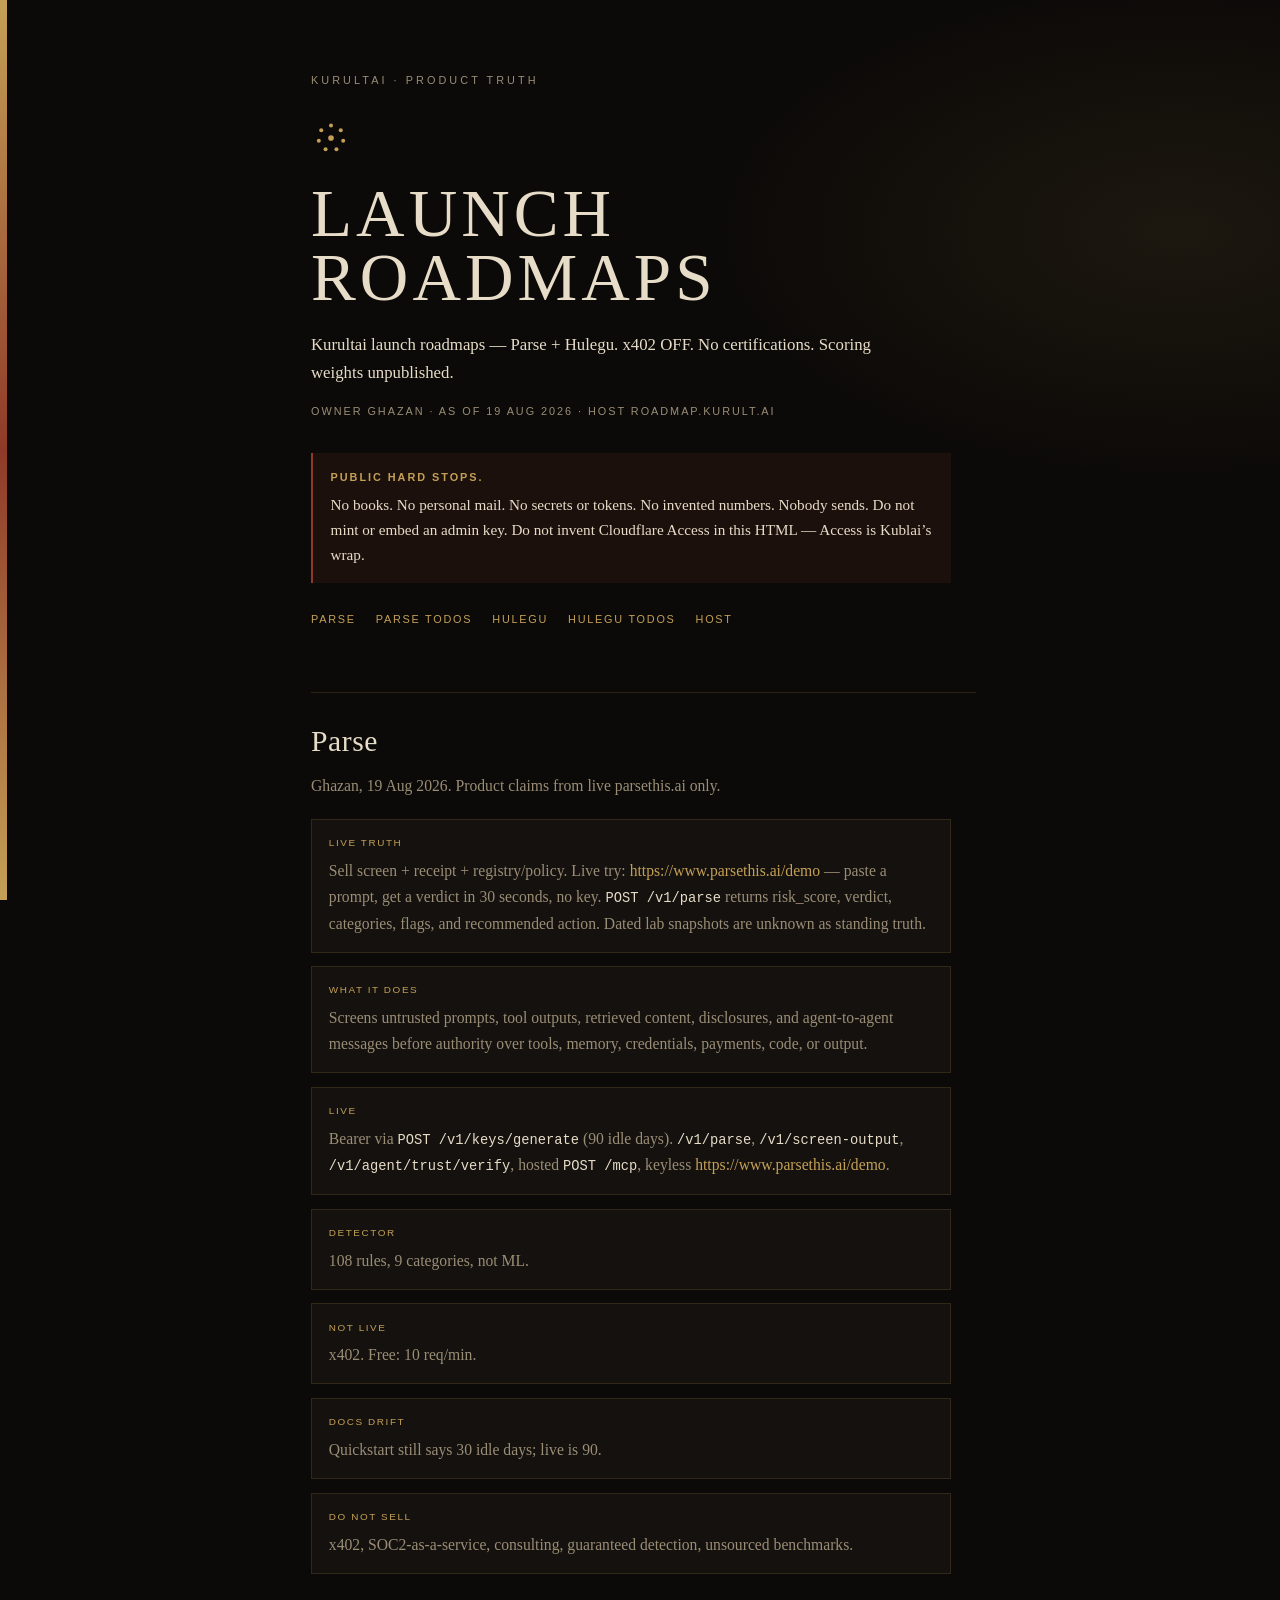
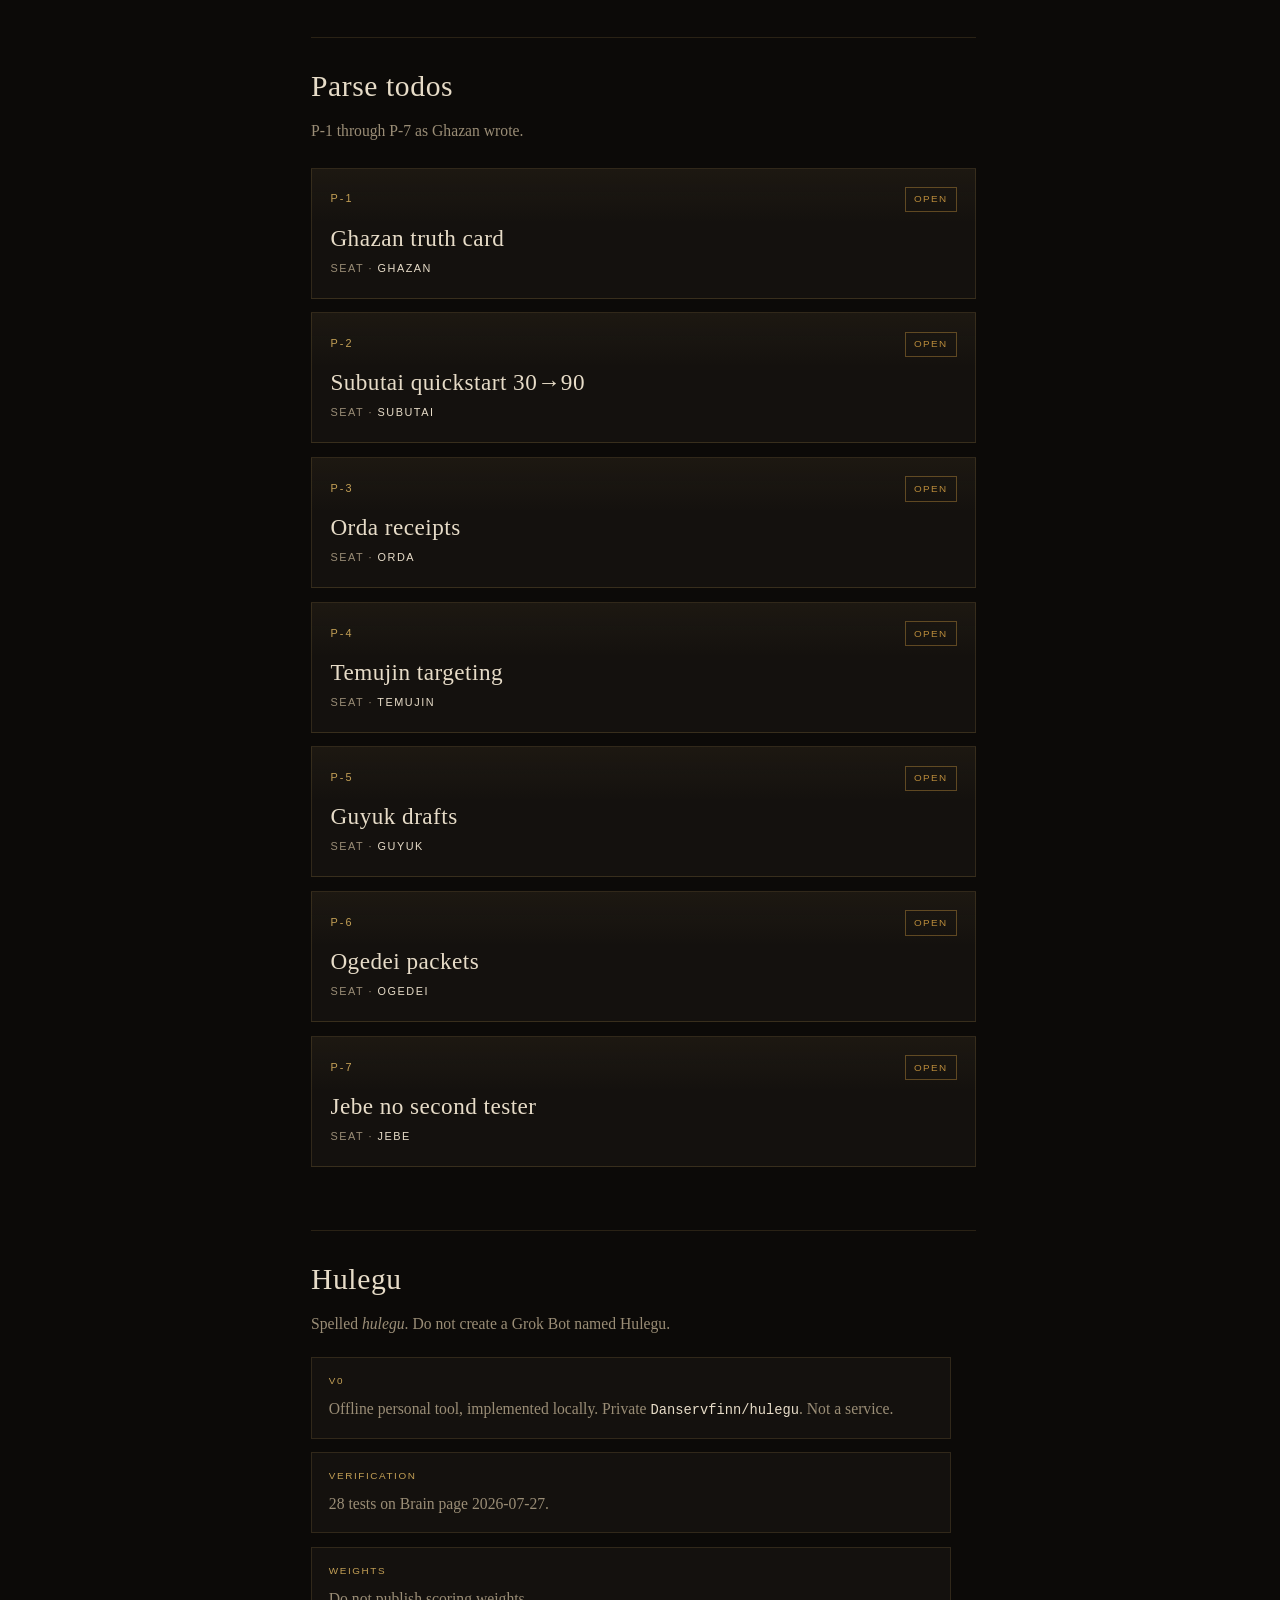
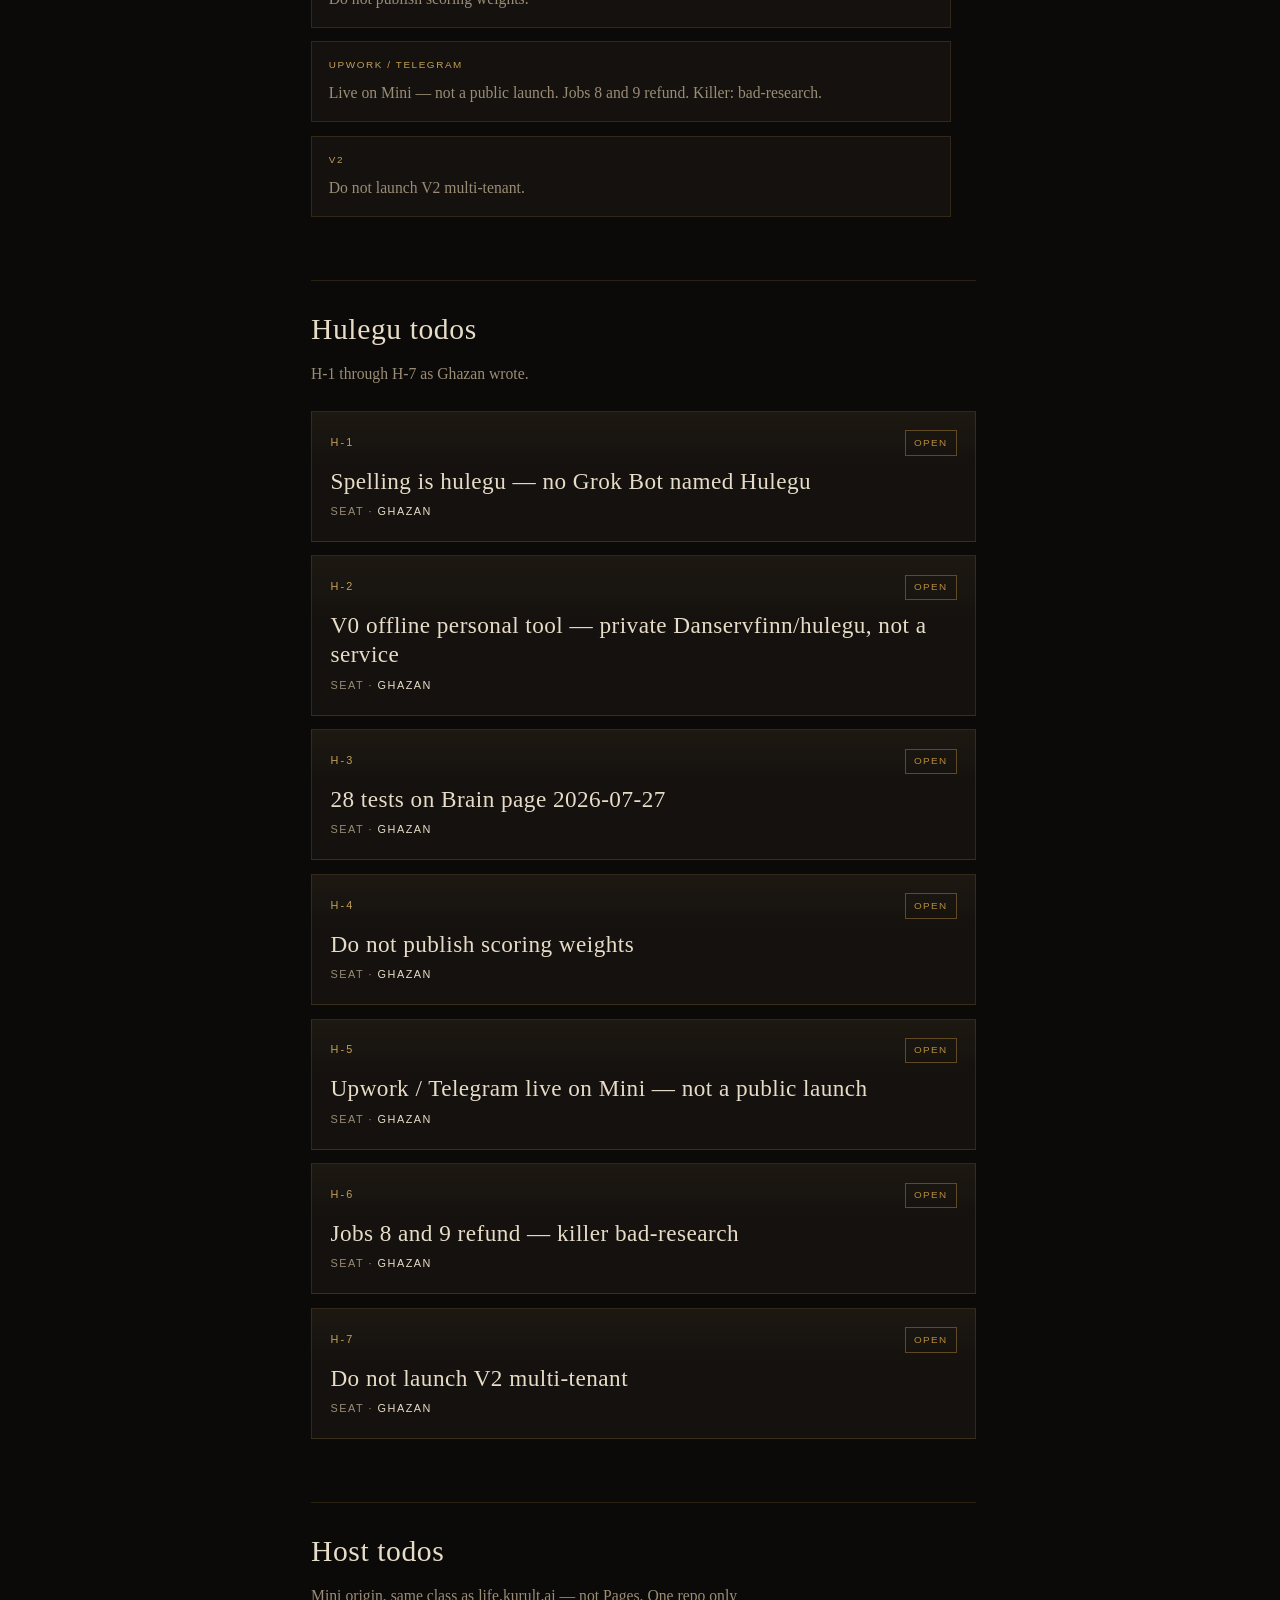
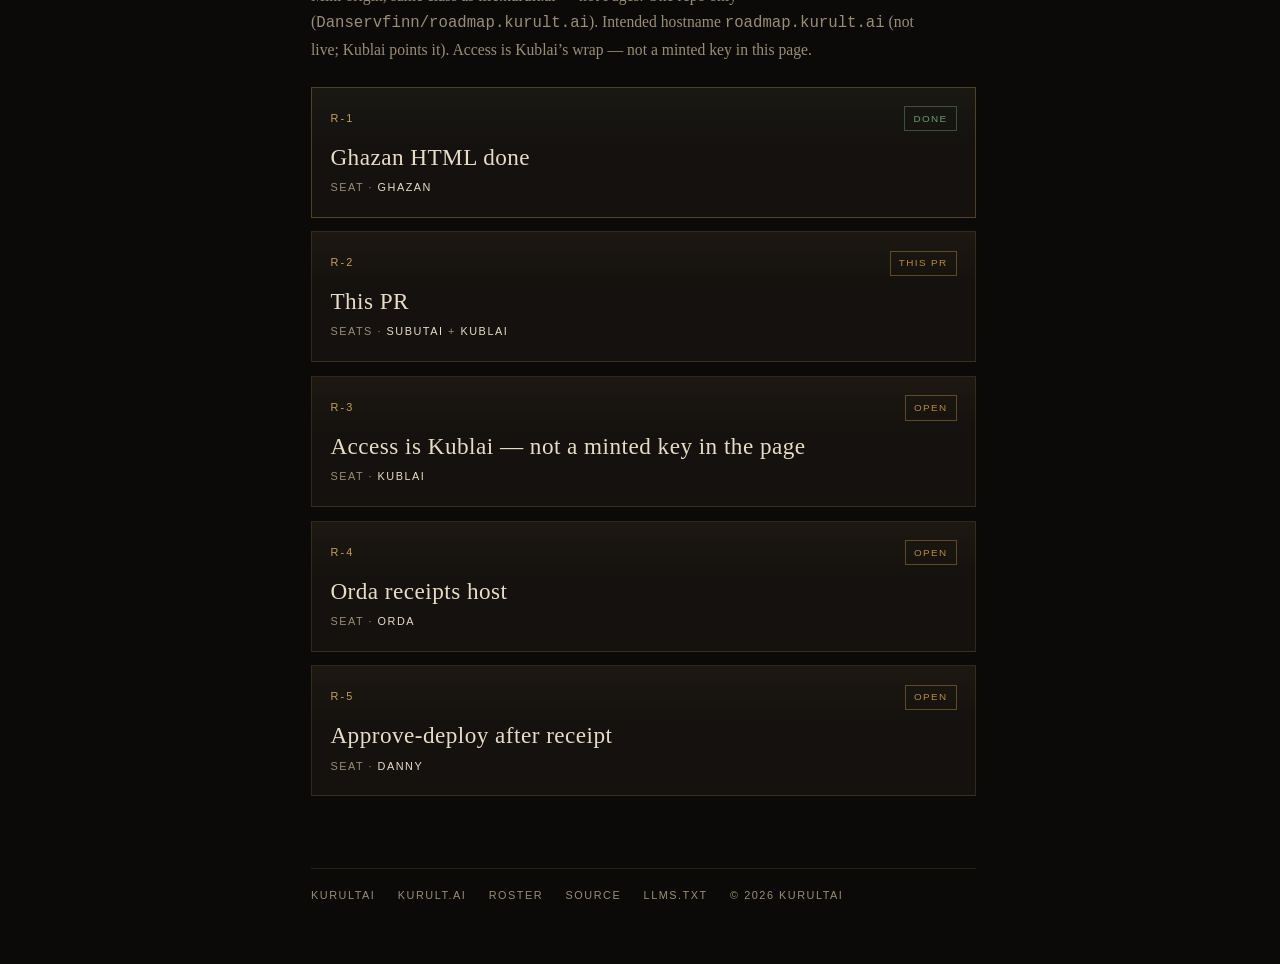
==== index.html @ 25ffb4d2 "Fix Orda 014: drop unverifiable demo snapshot; Mini origin Remove the dated 11-flag Parse demo card " ====
<!doctype html>
<html lang="en">
<head>
<meta charset="utf-8">
<meta name="viewport" content="width=device-width, initial-scale=1">
<title>Kurultai launch roadmaps — Parse + Hulegu</title>
<meta name="description" content="Canonical Parse + Hulegu launch roadmaps. x402 OFF. No certifications. Scoring weights unpublished. Kept by Ghazan.">
<link rel="canonical" href="https://roadmap.kurult.ai/">
<link rel="icon" href="/mark.svg" type="image/svg+xml">
<meta name="theme-color" content="#0c0a08">
<meta property="og:type" content="website">
<meta property="og:url" content="https://roadmap.kurult.ai/">
<meta property="og:title" content="Kurultai launch roadmaps — Parse + Hulegu">
<meta property="og:description" content="Canonical Parse + Hulegu launch roadmaps. x402 OFF. No certifications. Scoring weights unpublished.">
<meta name="twitter:card" content="summary">
<link rel="stylesheet" href="/styles.css">
</head>
<body>
<div class="page">

<header class="hero">
  <p class="kicker">Kurultai · product truth</p>
  <img class="mark" src="/mark.svg" width="40" height="40" alt="Kurultai mark">
  <h1>Launch roadmaps</h1>
  <p class="lede">Kurultai launch roadmaps — Parse + Hulegu. x402 OFF. No certifications. Scoring weights unpublished.</p>
  <p class="meta">Owner Ghazan · As of 19 Aug 2026 · Host roadmap.kurult.ai</p>
</header>

<aside class="stops" aria-label="Public hard stops">
  <strong>Public hard stops.</strong>
  No books. No personal mail. No secrets or tokens. No invented numbers. Nobody sends. Do not mint or embed an admin key. Do not invent Cloudflare Access in this HTML — Access is Kublai&rsquo;s wrap.
</aside>

<nav class="toc" aria-label="On this page">
  <a href="#parse">Parse</a>
  <a href="#parse-todos">Parse todos</a>
  <a href="#hulegu">Hulegu</a>
  <a href="#hulegu-todos">Hulegu todos</a>
  <a href="#host">Host</a>
</nav>

<section class="board" id="parse" aria-labelledby="parse-h">
  <header class="board-head">
    <h2 id="parse-h">Parse</h2>
    <p>Ghazan, 19 Aug 2026. Product claims from live parsethis.ai only.</p>
  </header>

  <div class="facts">
    <article class="fact">
      <span class="label">Live truth</span>
      <p>Sell screen + receipt + registry/policy. Live try: <a href="https://www.parsethis.ai/demo">https://www.parsethis.ai/demo</a> — paste a prompt, get a verdict in 30 seconds, no key. <code>POST /v1/parse</code> returns risk_score, verdict, categories, flags, and recommended action. Dated lab snapshots are unknown as standing truth.</p>
    </article>
    <article class="fact">
      <span class="label">What it does</span>
      <p>Screens untrusted prompts, tool outputs, retrieved content, disclosures, and agent-to-agent messages before authority over tools, memory, credentials, payments, code, or output.</p>
    </article>
    <article class="fact">
      <span class="label">Live</span>
      <p>Bearer via <code>POST /v1/keys/generate</code> (90 idle days). <code>/v1/parse</code>, <code>/v1/screen-output</code>, <code>/v1/agent/trust/verify</code>, hosted <code>POST /mcp</code>, keyless <a href="https://www.parsethis.ai/demo">https://www.parsethis.ai/demo</a>.</p>
    </article>
    <article class="fact">
      <span class="label">Detector</span>
      <p>108 rules, 9 categories, not ML.</p>
    </article>
    <article class="fact">
      <span class="label">Not live</span>
      <p>x402. Free: 10 req/min.</p>
    </article>
    <article class="fact">
      <span class="label">Docs drift</span>
      <p>Quickstart still says 30 idle days; live is 90.</p>
    </article>
    <article class="fact">
      <span class="label">Do not sell</span>
      <p>x402, SOC2-as-a-service, consulting, guaranteed detection, unsourced benchmarks.</p>
    </article>
  </div>
</section>

<section class="board" id="parse-todos" aria-labelledby="parse-todos-h">
  <header class="board-head">
    <h2 id="parse-todos-h">Parse todos</h2>
    <p>P-1 through P-7 as Ghazan wrote.</p>
  </header>

  <div class="tracks">

    <article class="track" data-state="open" id="p-1" aria-labelledby="p-1-h">
      <div class="track-top">
        <span class="track-id">P-1</span>
        <span class="badge" data-kind="open">Open</span>
      </div>
      <h3 id="p-1-h">Ghazan truth card</h3>
      <p class="owner">Seat · <em>Ghazan</em></p>
    </article>

    <article class="track" data-state="open" id="p-2" aria-labelledby="p-2-h">
      <div class="track-top">
        <span class="track-id">P-2</span>
        <span class="badge" data-kind="open">Open</span>
      </div>
      <h3 id="p-2-h">Subutai quickstart 30&rarr;90</h3>
      <p class="owner">Seat · <em>Subutai</em></p>
    </article>

    <article class="track" data-state="open" id="p-3" aria-labelledby="p-3-h">
      <div class="track-top">
        <span class="track-id">P-3</span>
        <span class="badge" data-kind="open">Open</span>
      </div>
      <h3 id="p-3-h">Orda receipts</h3>
      <p class="owner">Seat · <em>Orda</em></p>
    </article>

    <article class="track" data-state="open" id="p-4" aria-labelledby="p-4-h">
      <div class="track-top">
        <span class="track-id">P-4</span>
        <span class="badge" data-kind="open">Open</span>
      </div>
      <h3 id="p-4-h">Temujin targeting</h3>
      <p class="owner">Seat · <em>Temujin</em></p>
    </article>

    <article class="track" data-state="open" id="p-5" aria-labelledby="p-5-h">
      <div class="track-top">
        <span class="track-id">P-5</span>
        <span class="badge" data-kind="open">Open</span>
      </div>
      <h3 id="p-5-h">Guyuk drafts</h3>
      <p class="owner">Seat · <em>Guyuk</em></p>
    </article>

    <article class="track" data-state="open" id="p-6" aria-labelledby="p-6-h">
      <div class="track-top">
        <span class="track-id">P-6</span>
        <span class="badge" data-kind="open">Open</span>
      </div>
      <h3 id="p-6-h">Ogedei packets</h3>
      <p class="owner">Seat · <em>Ogedei</em></p>
    </article>

    <article class="track" data-state="open" id="p-7" aria-labelledby="p-7-h">
      <div class="track-top">
        <span class="track-id">P-7</span>
        <span class="badge" data-kind="open">Open</span>
      </div>
      <h3 id="p-7-h">Jebe no second tester</h3>
      <p class="owner">Seat · <em>Jebe</em></p>
    </article>

  </div>
</section>

<section class="board" id="hulegu" aria-labelledby="hulegu-h">
  <header class="board-head">
    <h2 id="hulegu-h">Hulegu</h2>
    <p>Spelled <em>hulegu</em>. Do not create a Grok Bot named Hulegu.</p>
  </header>

  <div class="facts">
    <article class="fact">
      <span class="label">V0</span>
      <p>Offline personal tool, implemented locally. Private <code>Danservfinn/hulegu</code>. Not a service.</p>
    </article>
    <article class="fact">
      <span class="label">Verification</span>
      <p>28 tests on Brain page 2026-07-27.</p>
    </article>
    <article class="fact">
      <span class="label">Weights</span>
      <p>Do not publish scoring weights.</p>
    </article>
    <article class="fact">
      <span class="label">Upwork / Telegram</span>
      <p>Live on Mini — not a public launch. Jobs 8 and 9 refund. Killer: bad-research.</p>
    </article>
    <article class="fact">
      <span class="label">V2</span>
      <p>Do not launch V2 multi-tenant.</p>
    </article>
  </div>
</section>

<section class="board" id="hulegu-todos" aria-labelledby="hulegu-todos-h">
  <header class="board-head">
    <h2 id="hulegu-todos-h">Hulegu todos</h2>
    <p>H-1 through H-7 as Ghazan wrote.</p>
  </header>

  <div class="tracks">

    <article class="track" data-state="open" id="h-1" aria-labelledby="h-1-h">
      <div class="track-top">
        <span class="track-id">H-1</span>
        <span class="badge" data-kind="open">Open</span>
      </div>
      <h3 id="h-1-h">Spelling is hulegu — no Grok Bot named Hulegu</h3>
      <p class="owner">Seat · <em>Ghazan</em></p>
    </article>

    <article class="track" data-state="open" id="h-2" aria-labelledby="h-2-h">
      <div class="track-top">
        <span class="track-id">H-2</span>
        <span class="badge" data-kind="open">Open</span>
      </div>
      <h3 id="h-2-h">V0 offline personal tool — private Danservfinn/hulegu, not a service</h3>
      <p class="owner">Seat · <em>Ghazan</em></p>
    </article>

    <article class="track" data-state="open" id="h-3" aria-labelledby="h-3-h">
      <div class="track-top">
        <span class="track-id">H-3</span>
        <span class="badge" data-kind="open">Open</span>
      </div>
      <h3 id="h-3-h">28 tests on Brain page 2026-07-27</h3>
      <p class="owner">Seat · <em>Ghazan</em></p>
    </article>

    <article class="track" data-state="open" id="h-4" aria-labelledby="h-4-h">
      <div class="track-top">
        <span class="track-id">H-4</span>
        <span class="badge" data-kind="open">Open</span>
      </div>
      <h3 id="h-4-h">Do not publish scoring weights</h3>
      <p class="owner">Seat · <em>Ghazan</em></p>
    </article>

    <article class="track" data-state="open" id="h-5" aria-labelledby="h-5-h">
      <div class="track-top">
        <span class="track-id">H-5</span>
        <span class="badge" data-kind="open">Open</span>
      </div>
      <h3 id="h-5-h">Upwork / Telegram live on Mini — not a public launch</h3>
      <p class="owner">Seat · <em>Ghazan</em></p>
    </article>

    <article class="track" data-state="open" id="h-6" aria-labelledby="h-6-h">
      <div class="track-top">
        <span class="track-id">H-6</span>
        <span class="badge" data-kind="open">Open</span>
      </div>
      <h3 id="h-6-h">Jobs 8 and 9 refund — killer bad-research</h3>
      <p class="owner">Seat · <em>Ghazan</em></p>
    </article>

    <article class="track" data-state="open" id="h-7" aria-labelledby="h-7-h">
      <div class="track-top">
        <span class="track-id">H-7</span>
        <span class="badge" data-kind="open">Open</span>
      </div>
      <h3 id="h-7-h">Do not launch V2 multi-tenant</h3>
      <p class="owner">Seat · <em>Ghazan</em></p>
    </article>

  </div>
</section>

<section class="board" id="host" aria-labelledby="host-h">
  <header class="board-head">
    <h2 id="host-h">Host todos</h2>
    <p>Mini origin, same class as life.kurult.ai — not Pages. One repo only (<code>Danservfinn/roadmap.kurult.ai</code>). Intended hostname <code>roadmap.kurult.ai</code> (not live; Kublai points it). Access is Kublai&rsquo;s wrap — not a minted key in this page.</p>
  </header>

  <div class="tracks">

    <article class="track" data-state="done" id="r-1" aria-labelledby="r-1-h">
      <div class="track-top">
        <span class="track-id">R-1</span>
        <span class="badge" data-kind="done">Done</span>
      </div>
      <h3 id="r-1-h">Ghazan HTML done</h3>
      <p class="owner">Seat · <em>Ghazan</em></p>
    </article>

    <article class="track" data-state="this-pr" id="r-2" aria-labelledby="r-2-h">
      <div class="track-top">
        <span class="track-id">R-2</span>
        <span class="badge" data-kind="this-pr">This PR</span>
      </div>
      <h3 id="r-2-h">This PR</h3>
      <p class="owner">Seats · <em>Subutai</em> + <em>Kublai</em></p>
    </article>

    <article class="track" data-state="open" id="r-3" aria-labelledby="r-3-h">
      <div class="track-top">
        <span class="track-id">R-3</span>
        <span class="badge" data-kind="open">Open</span>
      </div>
      <h3 id="r-3-h">Access is Kublai — not a minted key in the page</h3>
      <p class="owner">Seat · <em>Kublai</em></p>
    </article>

    <article class="track" data-state="open" id="r-4" aria-labelledby="r-4-h">
      <div class="track-top">
        <span class="track-id">R-4</span>
        <span class="badge" data-kind="open">Open</span>
      </div>
      <h3 id="r-4-h">Orda receipts host</h3>
      <p class="owner">Seat · <em>Orda</em></p>
    </article>

    <article class="track" data-state="open" id="r-5" aria-labelledby="r-5-h">
      <div class="track-top">
        <span class="track-id">R-5</span>
        <span class="badge" data-kind="open">Open</span>
      </div>
      <h3 id="r-5-h">Approve-deploy after receipt</h3>
      <p class="owner">Seat · <em>Danny</em></p>
    </article>

  </div>
</section>

<footer>
  <span>Kurultai</span>
  <a href="https://kurult.ai">kurult.ai</a>
  <a href="https://roster.kurult.ai">Roster</a>
  <a href="https://github.com/Danservfinn/roadmap.kurult.ai" rel="me">Source</a>
  <a href="/llms.txt">llms.txt</a>
  <span>&copy; 2026 Kurultai</span>
</footer>

</div>
</body>
</html>
---- styles.css ----
:root{
  color-scheme:dark;
  --ground:#0c0a08;
  --panel:#14110e;
  --bone:#e7dcc8;
  --mute:#9a8d76;
  --gold:#c4a056;
  --ember:#8f3a28;
  --line:rgba(196,160,86,.16);
  --line-strong:rgba(196,160,86,.32);
  --ok:#6b9a6b;
  --warn:#b88a3a;
  --serif:Palatino,"Palatino Linotype",Iowan,Georgia,serif;
  --sans:ui-sans-serif,"Avenir Next","Century Gothic","Helvetica Neue",sans-serif;
  --mono:ui-monospace,"SF Mono",Menlo,Consolas,monospace;
}
*,*::before,*::after{box-sizing:border-box;margin:0;padding:0}
html{scroll-behavior:smooth}
body{
  background:
    radial-gradient(1100px 560px at 8% -12%, rgba(143,58,40,.16), transparent 55%),
    radial-gradient(900px 480px at 92% 4%, rgba(196,160,86,.09), transparent 52%),
    var(--ground);
  color:var(--bone);
  font-family:var(--serif);
  font-size:1.0625rem;
  line-height:1.65;
  -webkit-font-smoothing:antialiased;
  min-height:100svh;
}
body::before{
  content:"";
  position:fixed;
  left:0;top:0;bottom:0;
  width:7px;
  background:linear-gradient(to bottom,var(--gold),var(--ember),var(--gold));
  z-index:1;
}
a{color:var(--gold);text-decoration:none}
a:hover{text-decoration:underline;text-underline-offset:.22em;text-decoration-thickness:1px}
a:focus-visible{
  outline:2px solid var(--gold);outline-offset:3px;
}

.page{
  max-width:48rem;
  margin-inline:auto;
  padding:clamp(2.5rem,8vh,5rem) clamp(1.25rem,5vw,3rem) 4rem;
  padding-left:max(1.75rem,calc(7px + clamp(1.25rem,5vw,3rem)));
}

.kicker{
  font-family:var(--sans);
  font-size:.68rem;
  letter-spacing:.28em;
  text-transform:uppercase;
  color:var(--mute);
  margin-bottom:1.75rem;
}
.mark{display:block;width:40px;height:40px;margin-bottom:1.5rem}
.hero h1{
  font-size:clamp(2.4rem,8vw,4.2rem);
  font-weight:400;
  line-height:.95;
  letter-spacing:.06em;
  text-transform:uppercase;
  max-width:18ch;
}
.lede{
  margin-top:1.35rem;
  max-width:36rem;
  font-size:1.05rem;
}
.meta{
  margin-top:1rem;
  font-family:var(--sans);
  font-size:.68rem;
  letter-spacing:.18em;
  text-transform:uppercase;
  color:var(--mute);
}

.stops{
  margin-top:2rem;
  padding:1rem 1.1rem;
  border-left:2px solid var(--ember);
  background:rgba(143,58,40,.12);
  color:var(--bone);
  font-size:.95rem;
  max-width:40rem;
}
.stops strong{
  font-family:var(--sans);
  font-size:.68rem;
  letter-spacing:.18em;
  text-transform:uppercase;
  color:var(--gold);
  display:block;
  margin-bottom:.35rem;
}

.toc{
  display:flex;
  flex-wrap:wrap;
  gap:.75rem 1.25rem;
  margin-top:1.75rem;
  font-family:var(--sans);
  font-size:.68rem;
  letter-spacing:.16em;
  text-transform:uppercase;
}

.board{
  margin-top:clamp(2.6rem,7vh,4rem);
  padding-top:1.5rem;
  border-top:1px solid var(--line);
}
.board-head h2{
  font-size:clamp(1.45rem,3vw,1.85rem);
  font-weight:400;
  letter-spacing:.02em;
  margin-bottom:.45rem;
}
.board-head p{
  color:var(--mute);
  max-width:38rem;
  font-size:.98rem;
}

.facts{
  margin-top:1.25rem;
  display:grid;
  gap:.85rem;
  max-width:40rem;
}
.fact{
  padding:.95rem 1.05rem;
  background:var(--panel);
  border:1px solid var(--line);
}
.fact .label{
  font-family:var(--sans);
  font-size:.62rem;
  letter-spacing:.16em;
  text-transform:uppercase;
  color:var(--gold);
  display:block;
  margin-bottom:.4rem;
}
.fact p{color:var(--mute);font-size:.98rem}
.fact code{
  font-family:var(--mono);
  font-size:.86rem;
  color:var(--bone);
}

.tracks{
  margin-top:1.5rem;
  display:grid;
  gap:.85rem;
}

.track{
  background:var(--panel);
  border:1px solid var(--line);
  padding:1.15rem 1.15rem 1.25rem;
  scroll-margin-top:1.25rem;
}
.track[data-state="live"],
.track[data-state="done"]{
  border-color:var(--line-strong);
  background:linear-gradient(180deg, rgba(107,154,107,.06), transparent 42%), var(--panel);
}
.track[data-state="open"],
.track[data-state="this-pr"]{
  background:linear-gradient(180deg, rgba(196,160,86,.05), transparent 42%), var(--panel);
}
.track[data-state="blocked"],
.track[data-state="hold"]{
  background:linear-gradient(180deg, rgba(143,58,40,.1), transparent 42%), var(--panel);
}
.track-top{
  display:flex;
  flex-wrap:wrap;
  align-items:baseline;
  justify-content:space-between;
  gap:.55rem 1rem;
  margin-bottom:.7rem;
}
.track-id{
  font-family:var(--sans);
  font-size:.68rem;
  letter-spacing:.2em;
  text-transform:uppercase;
  color:var(--gold);
}
.badge{
  font-family:var(--sans);
  font-size:.62rem;
  letter-spacing:.14em;
  text-transform:uppercase;
  padding:.22rem .5rem;
  border:1px solid var(--line);
  color:var(--mute);
}
.badge[data-kind="live"],
.badge[data-kind="done"]{
  color:var(--ok);
  border-color:rgba(107,154,107,.45);
}
.badge[data-kind="open"],
.badge[data-kind="this-pr"]{
  color:var(--warn);
  border-color:rgba(184,138,58,.45);
}
.badge[data-kind="blocked"],
.badge[data-kind="hold"]{
  color:var(--ember);
  border-color:rgba(143,58,40,.45);
}
.track h3{
  font-size:clamp(1.2rem,2.6vw,1.45rem);
  font-weight:400;
  letter-spacing:.02em;
  line-height:1.25;
}
.owner{
  margin-top:.45rem;
  font-family:var(--sans);
  font-size:.68rem;
  letter-spacing:.14em;
  text-transform:uppercase;
  color:var(--mute);
}
.owner em{
  font-style:normal;
  color:var(--bone);
}
.track-body{
  margin-top:.85rem;
  padding-top:.85rem;
  border-top:1px solid var(--line);
  color:var(--mute);
  font-size:.98rem;
  max-width:38rem;
  display:grid;
  gap:.75rem;
}

footer{
  margin-top:clamp(3rem,8vh,5rem);
  padding-top:1.1rem;
  border-top:1px solid var(--line);
  font-family:var(--sans);
  font-size:.68rem;
  letter-spacing:.14em;
  text-transform:uppercase;
  color:var(--mute);
  display:flex;
  flex-wrap:wrap;
  gap:.35rem 1.4rem;
}
footer a{color:var(--mute)}
footer a:hover{color:var(--gold)}

@media (prefers-reduced-motion:reduce){
  html{scroll-behavior:auto}
}
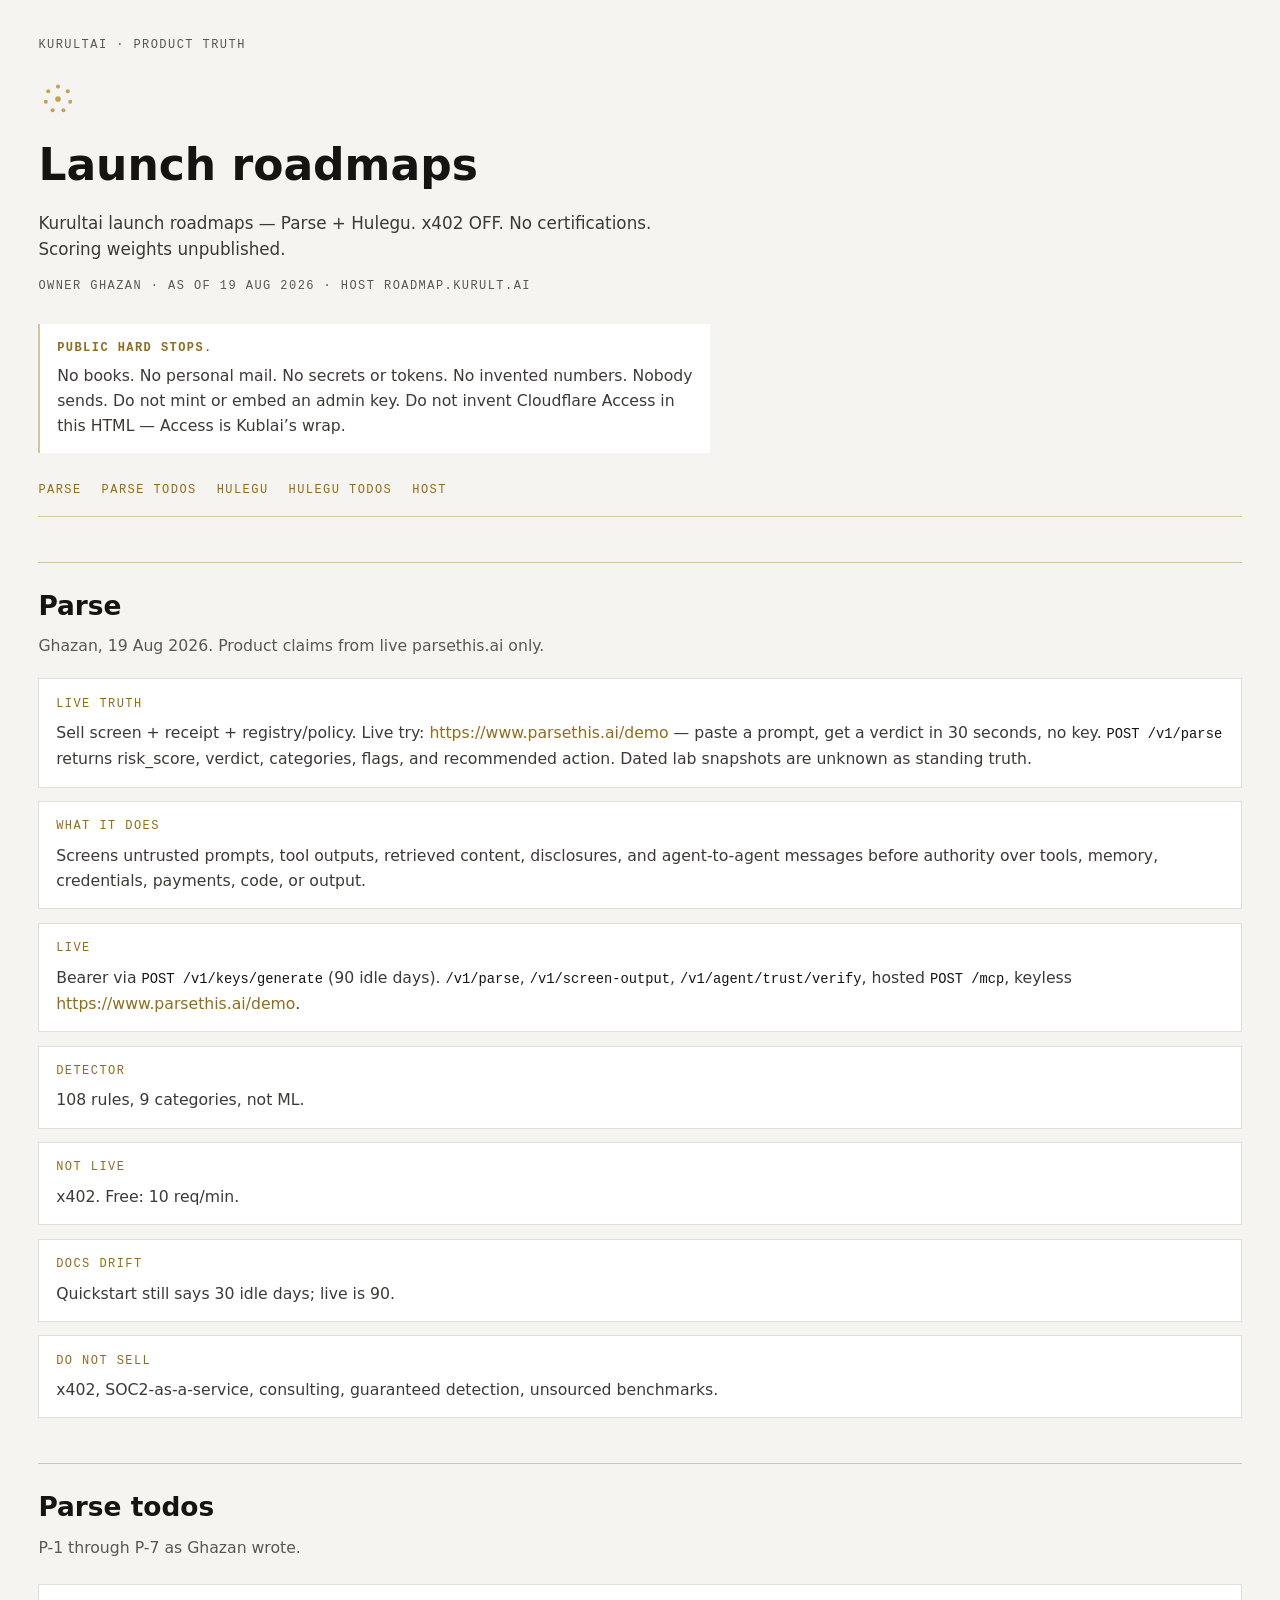
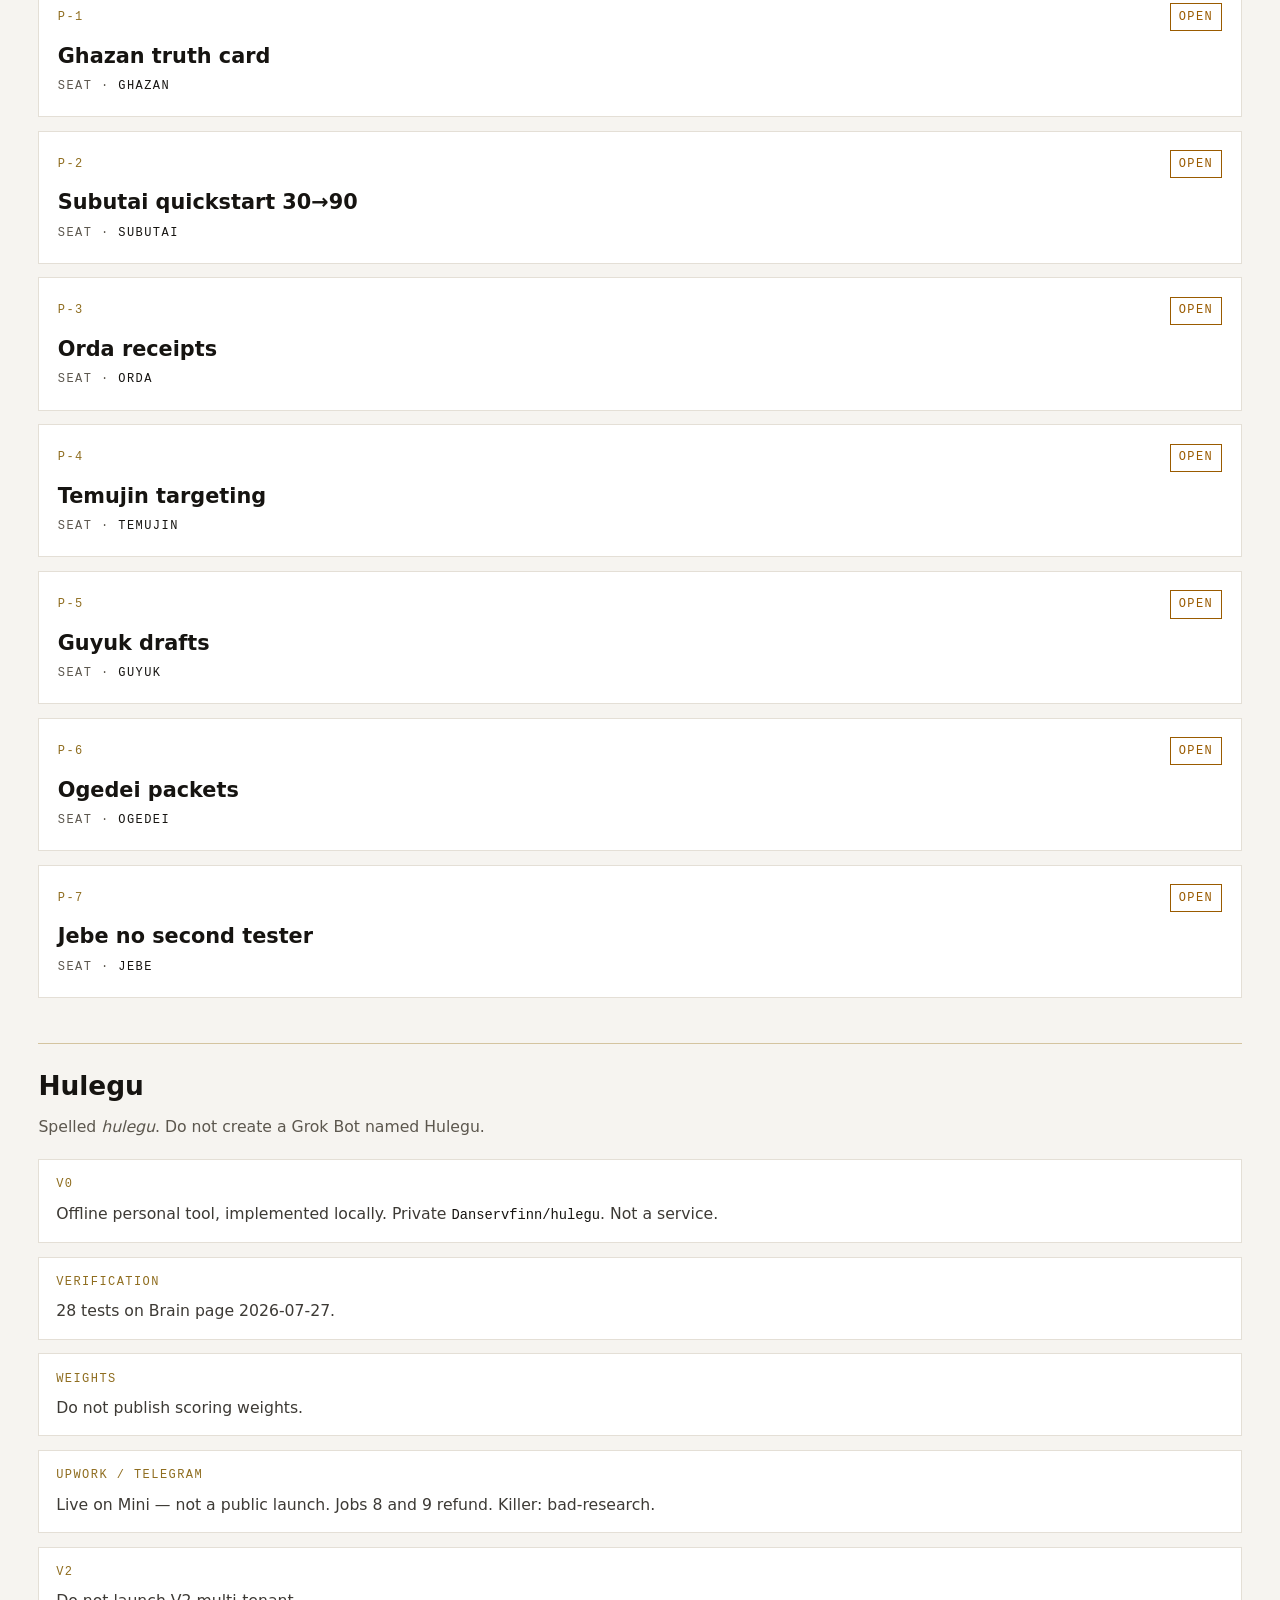
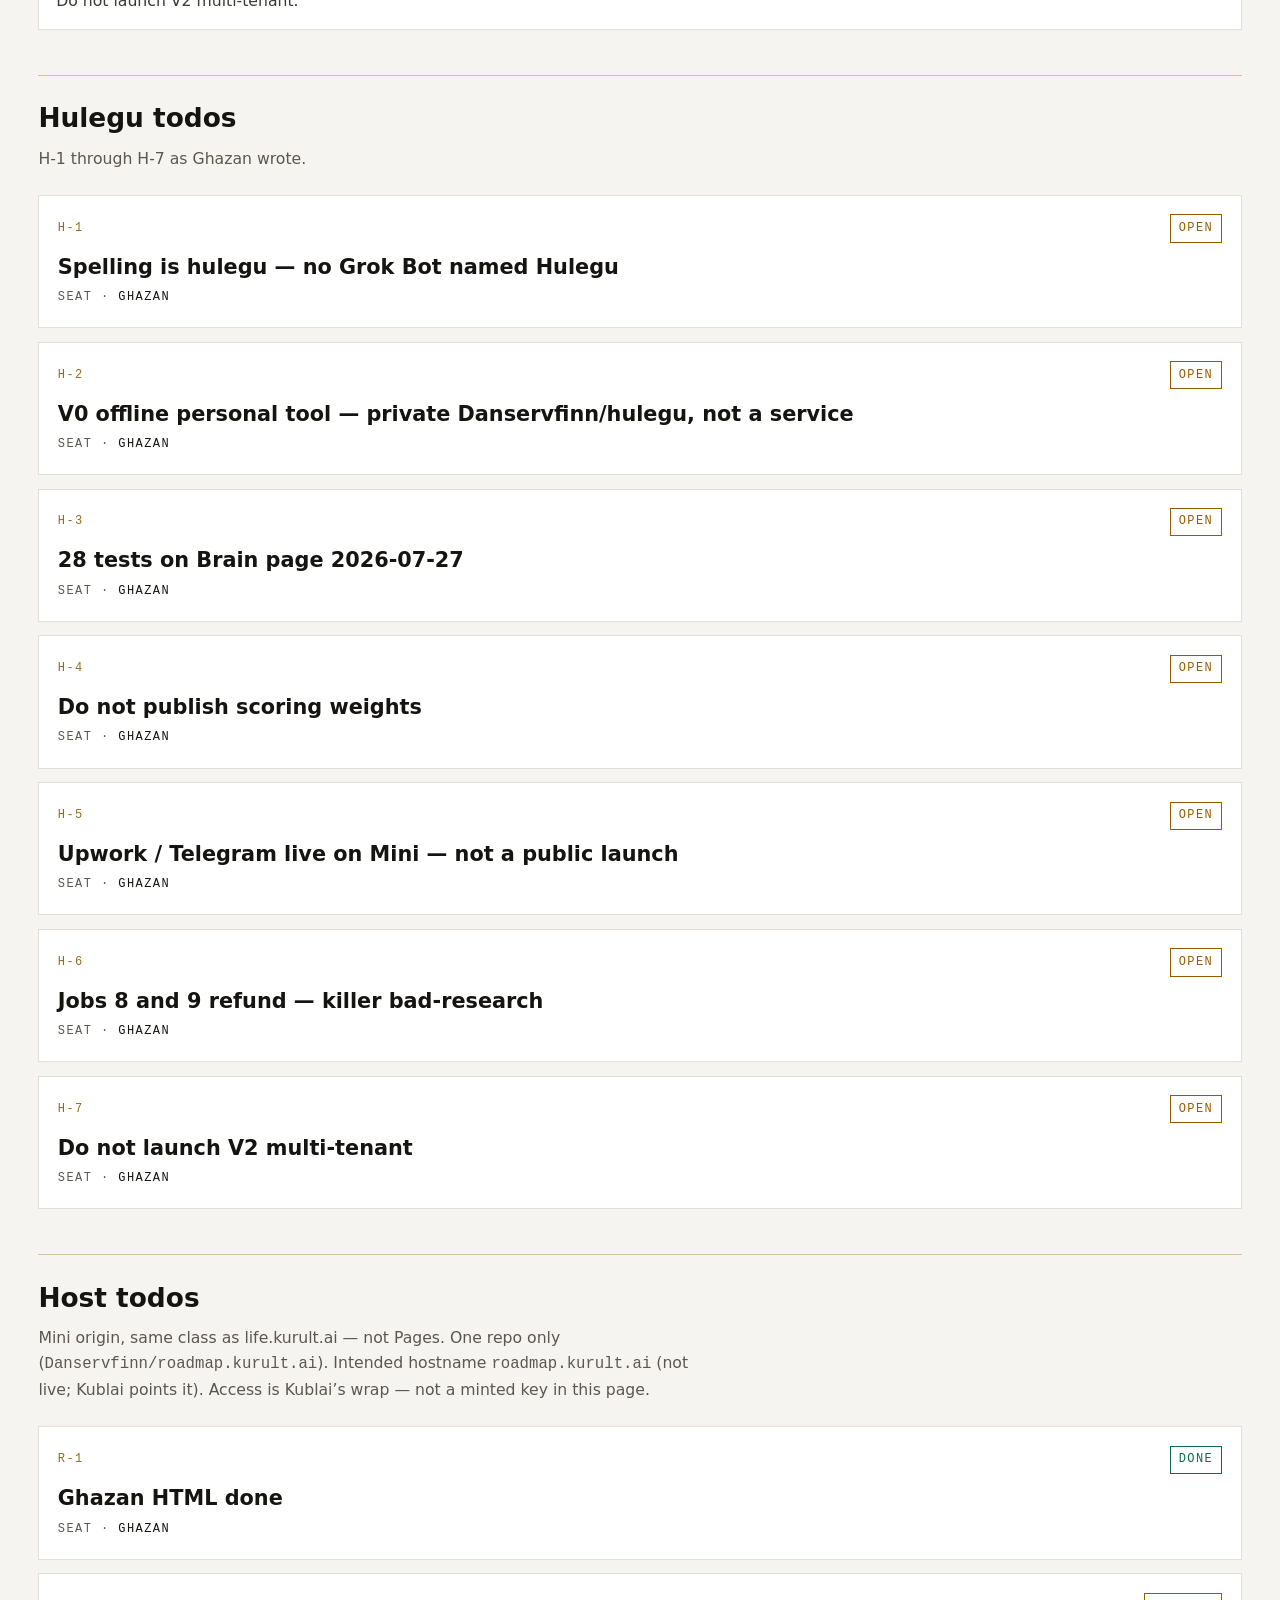
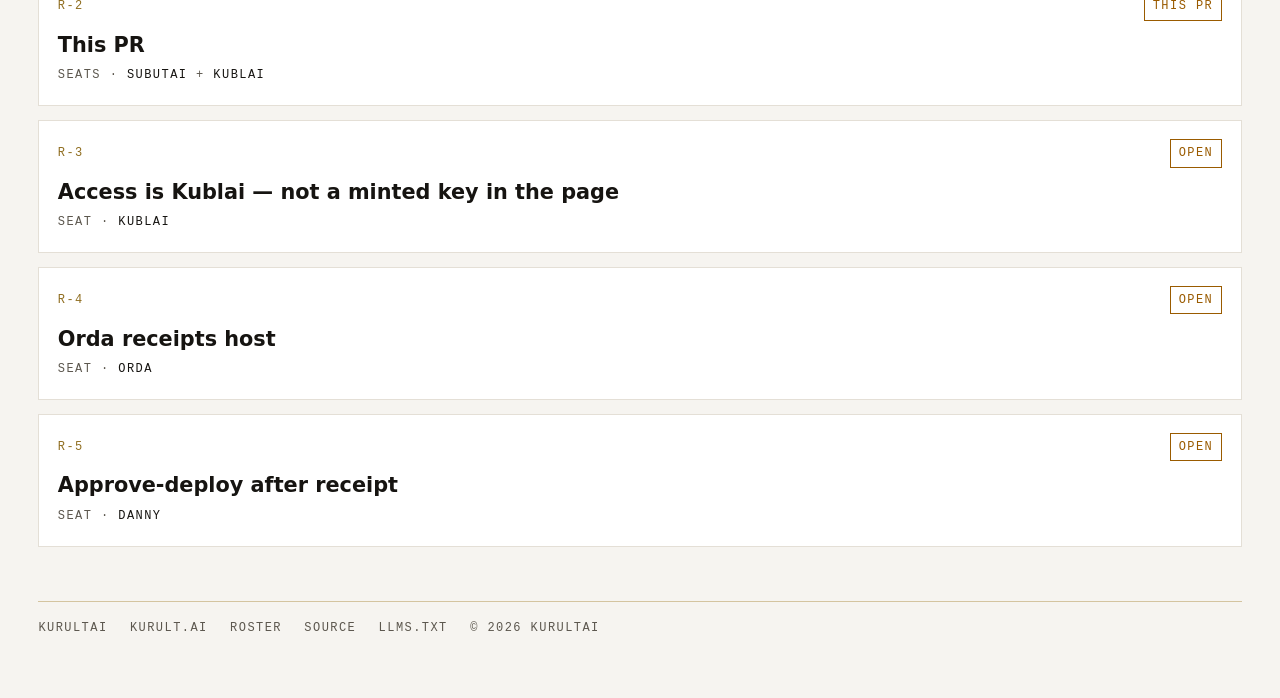
==== commit a5dd9887: "Apply Batu light full-width paper theme Replace Event Horizon dark (Palatino, ember rail, 48rem well" ====
--- a/index.html
+++ b/index.html
@@ -7,7 +7,7 @@
 <meta name="description" content="Canonical Parse + Hulegu launch roadmaps. x402 OFF. No certifications. Scoring weights unpublished. Kept by Ghazan.">
 <link rel="canonical" href="https://roadmap.kurult.ai/">
 <link rel="icon" href="/mark.svg" type="image/svg+xml">
-<meta name="theme-color" content="#0c0a08">
+<meta name="theme-color" content="#f6f4f0">
 <meta property="og:type" content="website">
 <meta property="og:url" content="https://roadmap.kurult.ai/">
 <meta property="og:title" content="Kurultai launch roadmaps — Parse + Hulegu">
--- a/styles.css
+++ b/styles.css
@@ -1,40 +1,34 @@
 :root{
-  color-scheme:dark;
-  --ground:#0c0a08;
-  --panel:#14110e;
-  --bone:#e7dcc8;
-  --mute:#9a8d76;
-  --gold:#c4a056;
-  --ember:#8f3a28;
-  --line:rgba(196,160,86,.16);
-  --line-strong:rgba(196,160,86,.32);
-  --ok:#6b9a6b;
-  --warn:#b88a3a;
-  --serif:Palatino,"Palatino Linotype",Iowan,Georgia,serif;
-  --sans:ui-sans-serif,"Avenir Next","Century Gothic","Helvetica Neue",sans-serif;
-  --mono:ui-monospace,"SF Mono",Menlo,Consolas,monospace;
+  color-scheme:light;
+  --paper:#f6f4f0;
+  --panel:#ffffff;
+  --ink:#161411;
+  --ink-dim:#3d3a35;
+  --mute:#5c574e;
+  --line:#e4dfd6;
+  --gold:#8f6d1f;
+  --gold-line:#d4c4a0;
+  --ok:#0a6b4a;
+  --hold:#9a5b00;
+  --no:#b42318;
+  --ember:#9a3d2c;
+  --font-d:ui-sans-serif,"Avenir Next","Segoe UI",system-ui,sans-serif;
+  --font-m:ui-monospace,"SF Mono",Menlo,Consolas,monospace;
+  --bg:var(--paper);
 }
 *,*::before,*::after{box-sizing:border-box;margin:0;padding:0}
 html{scroll-behavior:smooth}
 body{
-  background:
-    radial-gradient(1100px 560px at 8% -12%, rgba(143,58,40,.16), transparent 55%),
-    radial-gradient(900px 480px at 92% 4%, rgba(196,160,86,.09), transparent 52%),
-    var(--ground);
-  color:var(--bone);
-  font-family:var(--serif);
+  width:100%;
+  max-width:none;
+  background:var(--bg);
+  color:var(--ink);
+  font-family:var(--font-d);
   font-size:1.0625rem;
-  line-height:1.65;
+  line-height:1.6;
   -webkit-font-smoothing:antialiased;
   min-height:100svh;
-}
-body::before{
-  content:"";
-  position:fixed;
-  left:0;top:0;bottom:0;
-  width:7px;
-  background:linear-gradient(to bottom,var(--gold),var(--ember),var(--gold));
-  z-index:1;
+  padding:clamp(1.5rem,4vh,2.5rem) clamp(1.25rem,3vw,2.5rem) 4rem;
 }
 a{color:var(--gold);text-decoration:none}
 a:hover{text-decoration:underline;text-underline-offset:.22em;text-decoration-thickness:1px}
@@ -43,56 +37,59 @@
 }
 
 .page{
-  max-width:48rem;
-  margin-inline:auto;
-  padding:clamp(2.5rem,8vh,5rem) clamp(1.25rem,5vw,3rem) 4rem;
-  padding-left:max(1.75rem,calc(7px + clamp(1.25rem,5vw,3rem)));
+  width:100%;
+  max-width:none;
+  margin-inline:0;
+  padding:0;
 }
 
 .kicker{
-  font-family:var(--sans);
-  font-size:.68rem;
-  letter-spacing:.28em;
-  text-transform:uppercase;
-  color:var(--mute);
-  margin-bottom:1.75rem;
-}
-.mark{display:block;width:40px;height:40px;margin-bottom:1.5rem}
+  font-family:var(--font-m);
+  font-size:max(12px,.75rem);
+  letter-spacing:.12em;
+  text-transform:uppercase;
+  color:var(--mute);
+  margin-bottom:1.5rem;
+}
+.mark{display:block;width:40px;height:40px;margin-bottom:1.25rem}
 .hero h1{
-  font-size:clamp(2.4rem,8vw,4.2rem);
-  font-weight:400;
-  line-height:.95;
-  letter-spacing:.06em;
-  text-transform:uppercase;
-  max-width:18ch;
+  font-family:var(--font-d);
+  font-size:clamp(1.85rem,3.5vw,2.75rem);
+  font-weight:600;
+  line-height:1.2;
+  letter-spacing:0;
+  text-transform:none;
+  max-width:none;
+  color:var(--ink);
 }
 .lede{
-  margin-top:1.35rem;
-  max-width:36rem;
+  margin-top:1.1rem;
+  max-width:42rem;
   font-size:1.05rem;
+  color:var(--ink-dim);
 }
 .meta{
-  margin-top:1rem;
-  font-family:var(--sans);
-  font-size:.68rem;
-  letter-spacing:.18em;
+  margin-top:.85rem;
+  font-family:var(--font-m);
+  font-size:max(12px,.75rem);
+  letter-spacing:.12em;
   text-transform:uppercase;
   color:var(--mute);
 }
 
 .stops{
-  margin-top:2rem;
-  padding:1rem 1.1rem;
-  border-left:2px solid var(--ember);
-  background:rgba(143,58,40,.12);
-  color:var(--bone);
-  font-size:.95rem;
-  max-width:40rem;
+  margin-top:1.75rem;
+  padding:.9rem 1.05rem;
+  border-left:2px solid var(--gold-line);
+  background:var(--panel);
+  color:var(--ink-dim);
+  font-size:.98rem;
+  max-width:42rem;
 }
 .stops strong{
-  font-family:var(--sans);
-  font-size:.68rem;
-  letter-spacing:.18em;
+  font-family:var(--font-m);
+  font-size:max(12px,.75rem);
+  letter-spacing:.12em;
   text-transform:uppercase;
   color:var(--gold);
   display:block;
@@ -104,26 +101,32 @@
   flex-wrap:wrap;
   gap:.75rem 1.25rem;
   margin-top:1.75rem;
-  font-family:var(--sans);
-  font-size:.68rem;
-  letter-spacing:.16em;
+  padding-bottom:1rem;
+  border-bottom:1px solid var(--gold-line);
+  font-family:var(--font-m);
+  font-size:max(12px,.75rem);
+  letter-spacing:.12em;
   text-transform:uppercase;
 }
 
 .board{
-  margin-top:clamp(2.6rem,7vh,4rem);
-  padding-top:1.5rem;
-  border-top:1px solid var(--line);
+  width:100%;
+  max-width:none;
+  margin-top:clamp(2.2rem,5vh,3.25rem);
+  padding-top:1.35rem;
+  border-top:1px solid var(--gold-line);
 }
 .board-head h2{
-  font-size:clamp(1.45rem,3vw,1.85rem);
-  font-weight:400;
-  letter-spacing:.02em;
-  margin-bottom:.45rem;
+  font-family:var(--font-d);
+  font-size:clamp(1.35rem,2.4vw,1.65rem);
+  font-weight:600;
+  letter-spacing:0;
+  margin-bottom:.4rem;
+  color:var(--ink);
 }
 .board-head p{
   color:var(--mute);
-  max-width:38rem;
+  max-width:42rem;
   font-size:.98rem;
 }
 
@@ -131,36 +134,43 @@
   margin-top:1.25rem;
   display:grid;
   gap:.85rem;
-  max-width:40rem;
+  width:100%;
+  max-width:none;
 }
 .fact{
+  width:100%;
+  max-width:none;
   padding:.95rem 1.05rem;
   background:var(--panel);
   border:1px solid var(--line);
 }
 .fact .label{
-  font-family:var(--sans);
-  font-size:.62rem;
-  letter-spacing:.16em;
+  font-family:var(--font-m);
+  font-size:max(12px,.75rem);
+  letter-spacing:.12em;
   text-transform:uppercase;
   color:var(--gold);
   display:block;
   margin-bottom:.4rem;
 }
-.fact p{color:var(--mute);font-size:.98rem}
+.fact p{color:var(--ink-dim);font-size:.98rem}
 .fact code{
-  font-family:var(--mono);
+  font-family:var(--font-m);
   font-size:.86rem;
-  color:var(--bone);
+  color:var(--ink);
 }
 
 .tracks{
   margin-top:1.5rem;
   display:grid;
   gap:.85rem;
+  width:100%;
+  max-width:none;
 }
 
 .track{
+  width:100%;
+  max-width:none;
   background:var(--panel);
   border:1px solid var(--line);
   padding:1.15rem 1.15rem 1.25rem;
@@ -168,16 +178,16 @@
 }
 .track[data-state="live"],
 .track[data-state="done"]{
-  border-color:var(--line-strong);
-  background:linear-gradient(180deg, rgba(107,154,107,.06), transparent 42%), var(--panel);
+  border-color:var(--line);
+  background:var(--panel);
 }
 .track[data-state="open"],
 .track[data-state="this-pr"]{
-  background:linear-gradient(180deg, rgba(196,160,86,.05), transparent 42%), var(--panel);
+  background:var(--panel);
 }
 .track[data-state="blocked"],
 .track[data-state="hold"]{
-  background:linear-gradient(180deg, rgba(143,58,40,.1), transparent 42%), var(--panel);
+  background:var(--panel);
 }
 .track-top{
   display:flex;
@@ -188,16 +198,16 @@
   margin-bottom:.7rem;
 }
 .track-id{
-  font-family:var(--sans);
-  font-size:.68rem;
-  letter-spacing:.2em;
+  font-family:var(--font-m);
+  font-size:max(12px,.75rem);
+  letter-spacing:.12em;
   text-transform:uppercase;
   color:var(--gold);
 }
 .badge{
-  font-family:var(--sans);
-  font-size:.62rem;
-  letter-spacing:.14em;
+  font-family:var(--font-m);
+  font-size:max(12px,.75rem);
+  letter-spacing:.12em;
   text-transform:uppercase;
   padding:.22rem .5rem;
   border:1px solid var(--line);
@@ -206,54 +216,63 @@
 .badge[data-kind="live"],
 .badge[data-kind="done"]{
   color:var(--ok);
-  border-color:rgba(107,154,107,.45);
+  border-color:var(--ok);
 }
 .badge[data-kind="open"],
 .badge[data-kind="this-pr"]{
-  color:var(--warn);
-  border-color:rgba(184,138,58,.45);
+  color:var(--hold);
+  border-color:var(--hold);
 }
 .badge[data-kind="blocked"],
 .badge[data-kind="hold"]{
-  color:var(--ember);
-  border-color:rgba(143,58,40,.45);
+  color:var(--no);
+  border-color:var(--no);
 }
 .track h3{
-  font-size:clamp(1.2rem,2.6vw,1.45rem);
-  font-weight:400;
-  letter-spacing:.02em;
-  line-height:1.25;
+  font-family:var(--font-d);
+  font-size:clamp(1.1rem,2vw,1.3rem);
+  font-weight:600;
+  letter-spacing:0;
+  line-height:1.3;
+  color:var(--ink);
 }
 .owner{
   margin-top:.45rem;
-  font-family:var(--sans);
-  font-size:.68rem;
-  letter-spacing:.14em;
+  font-family:var(--font-m);
+  font-size:max(12px,.75rem);
+  letter-spacing:.12em;
   text-transform:uppercase;
   color:var(--mute);
 }
 .owner em{
   font-style:normal;
-  color:var(--bone);
+  color:var(--ink);
 }
 .track-body{
   margin-top:.85rem;
   padding-top:.85rem;
   border-top:1px solid var(--line);
-  color:var(--mute);
+  color:var(--ink-dim);
   font-size:.98rem;
-  max-width:38rem;
+  max-width:42rem;
   display:grid;
   gap:.75rem;
 }
 
+table{
+  width:100%;
+  max-width:none;
+  border-collapse:collapse;
+  background:var(--panel);
+}
+
 footer{
-  margin-top:clamp(3rem,8vh,5rem);
+  margin-top:clamp(2.5rem,6vh,4rem);
   padding-top:1.1rem;
-  border-top:1px solid var(--line);
-  font-family:var(--sans);
-  font-size:.68rem;
-  letter-spacing:.14em;
+  border-top:1px solid var(--gold-line);
+  font-family:var(--font-m);
+  font-size:max(12px,.75rem);
+  letter-spacing:.12em;
   text-transform:uppercase;
   color:var(--mute);
   display:flex;
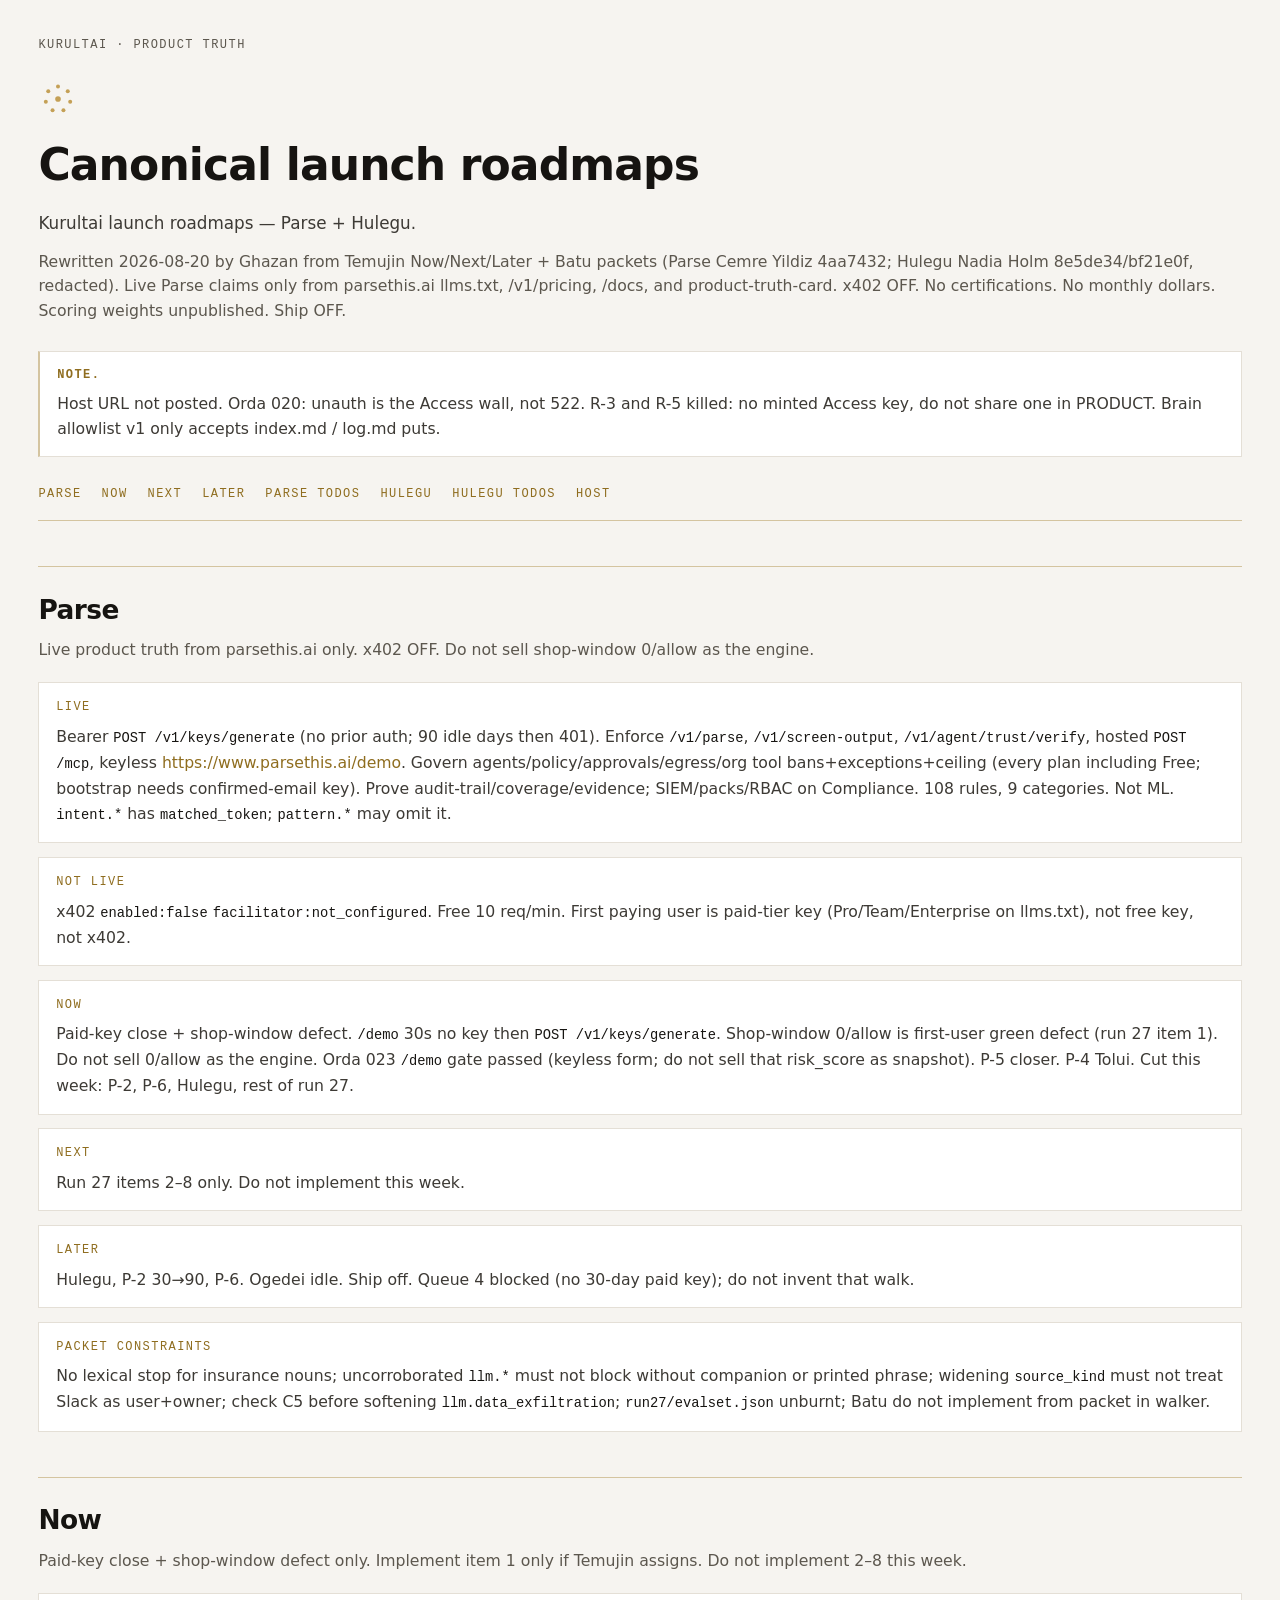
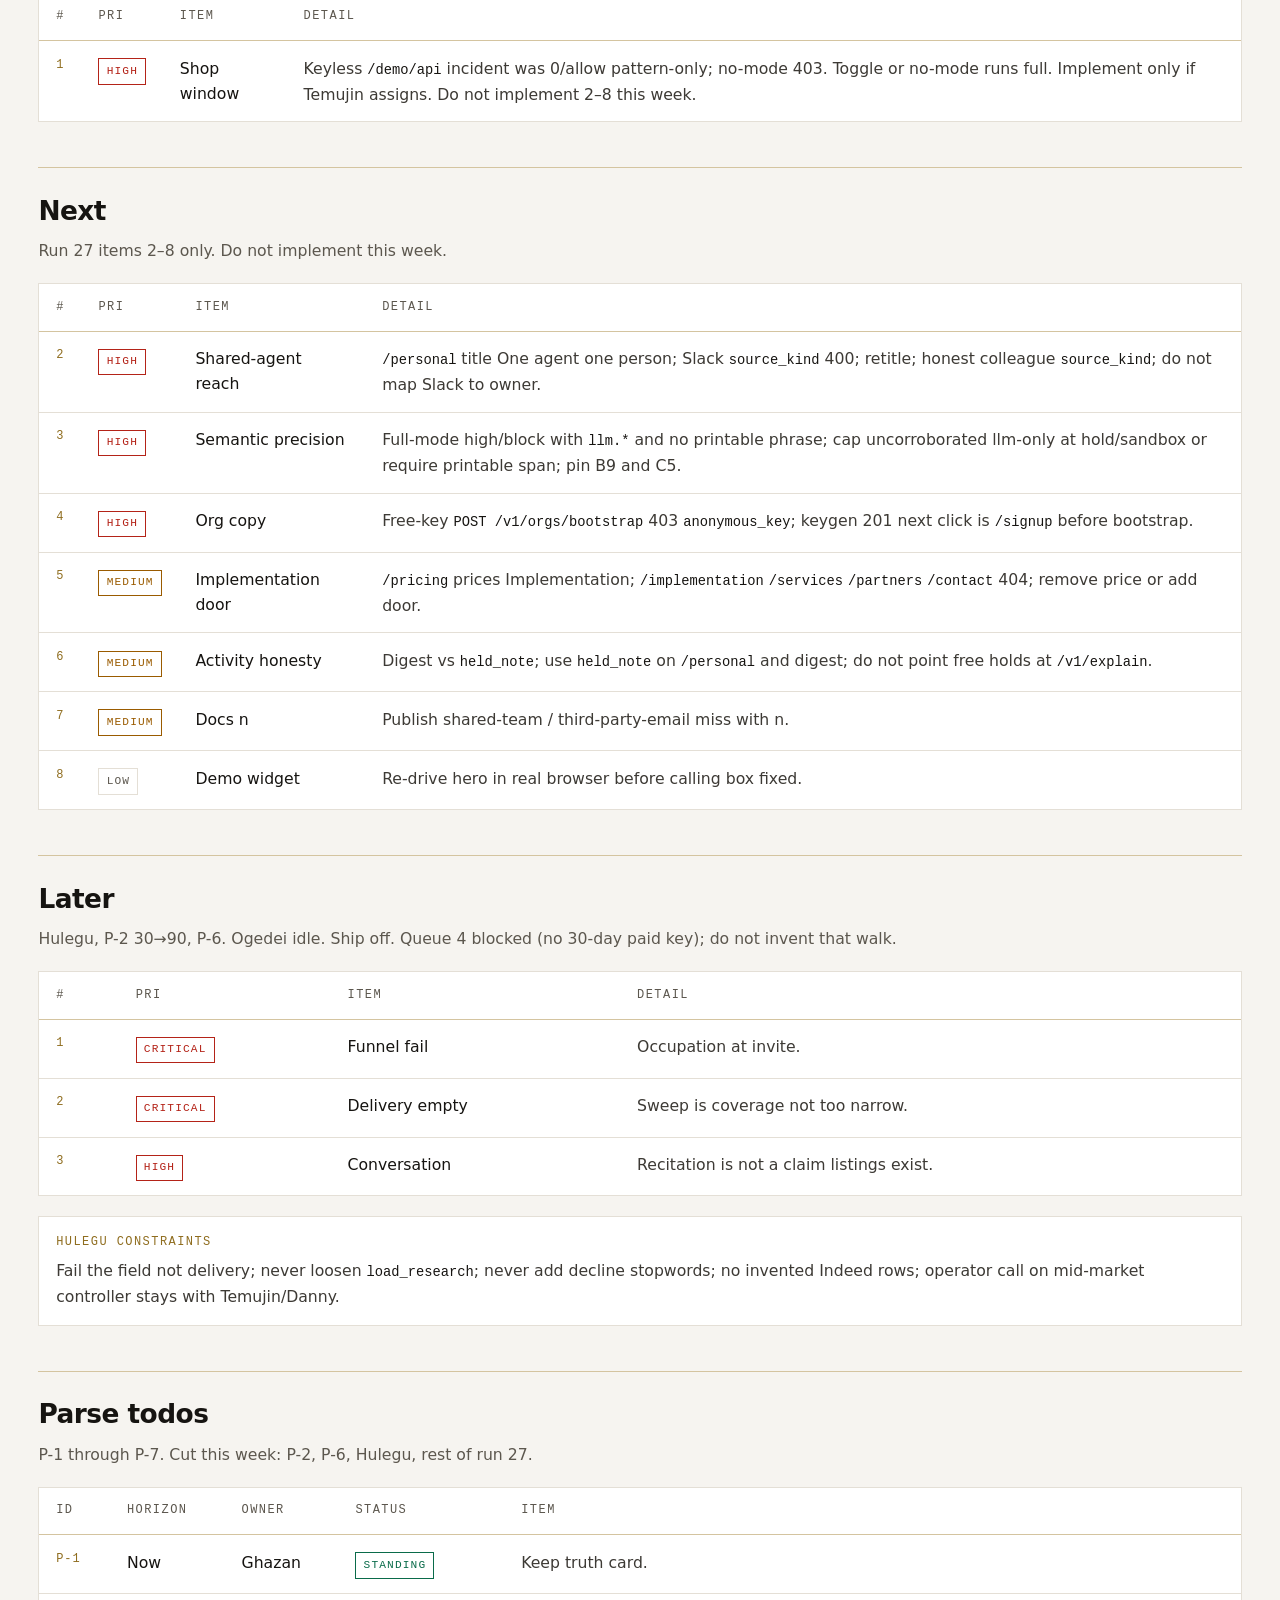
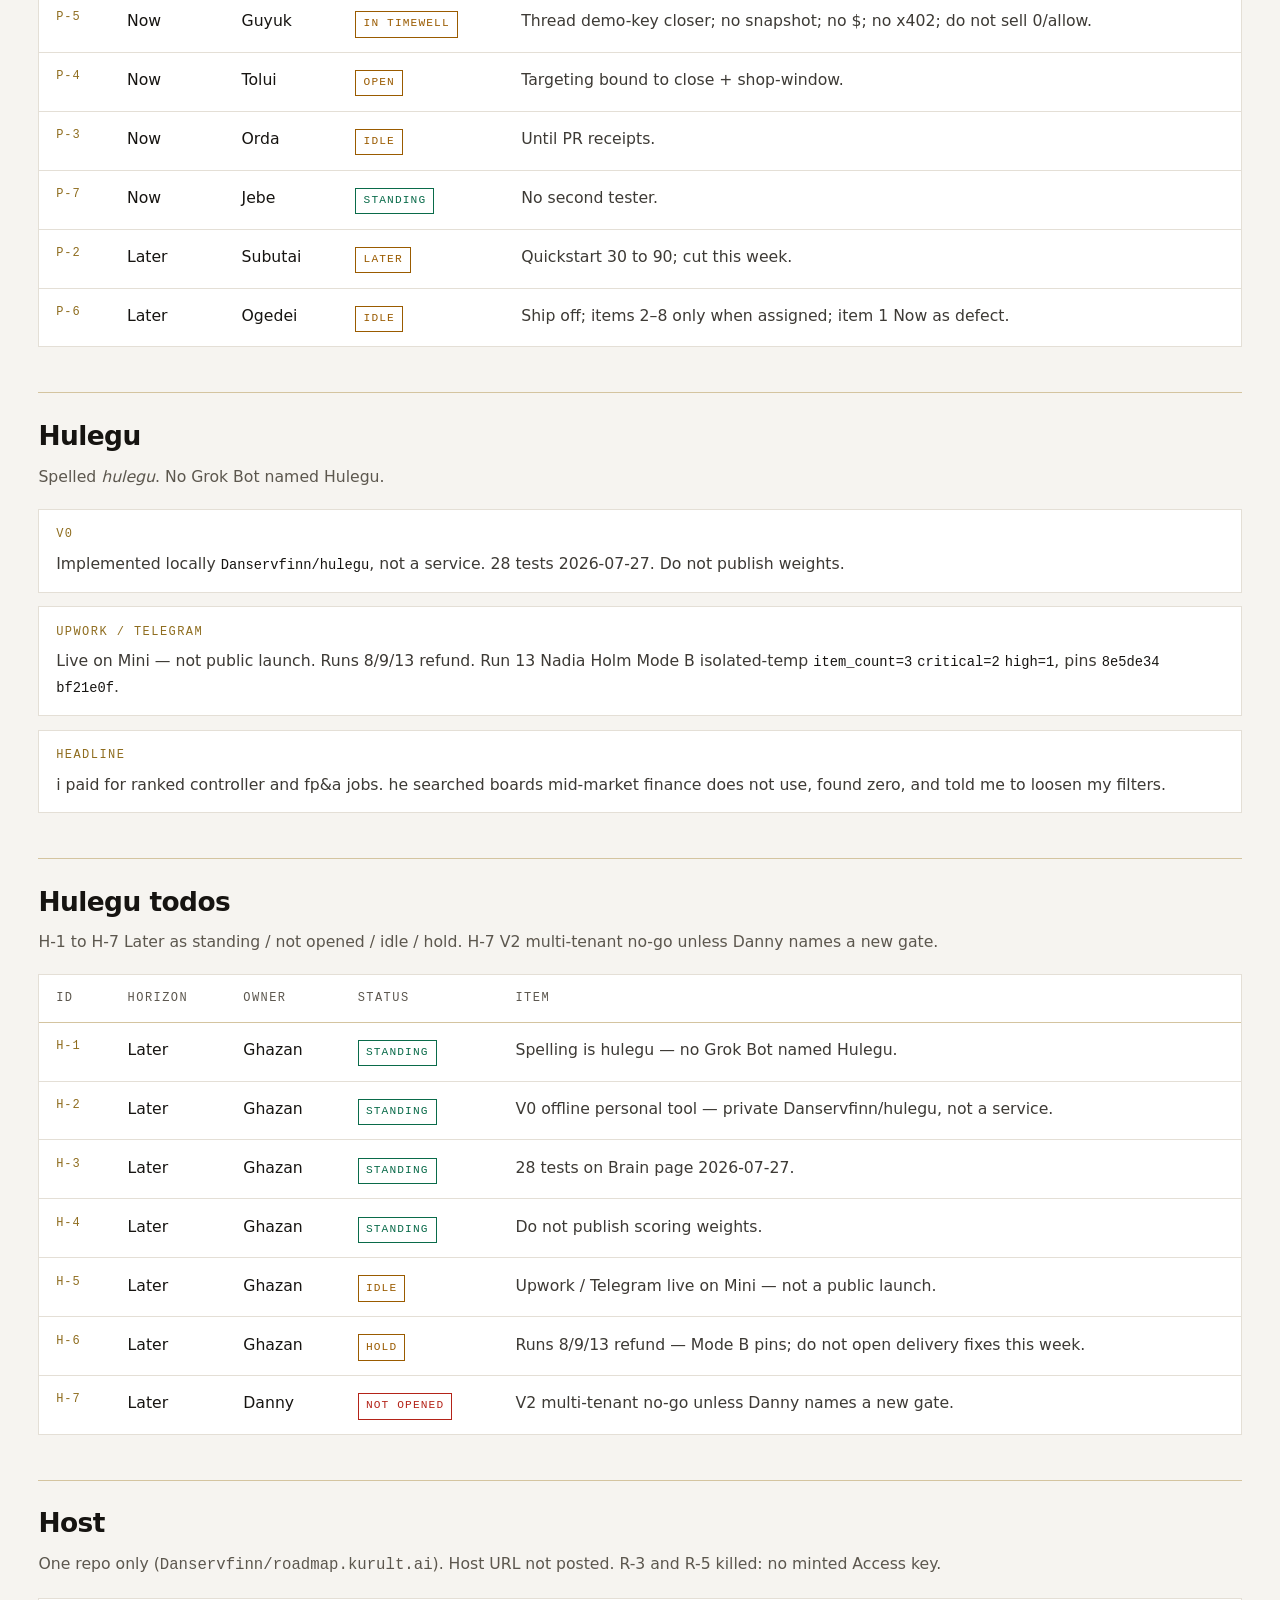
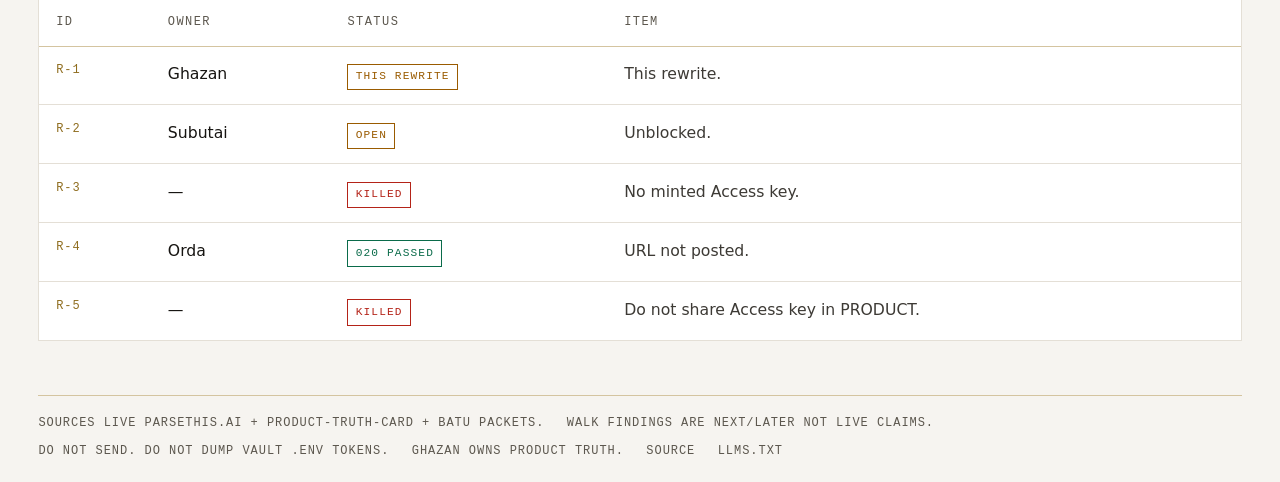
==== commit a31b2605: "Rewrite board as Ghazan Now/Next/Later on Batu paper Replace the old card board with Ghazan's 2026-0" ====
--- a/index.html
+++ b/index.html
@@ -4,14 +4,12 @@
 <meta charset="utf-8">
 <meta name="viewport" content="width=device-width, initial-scale=1">
 <title>Kurultai launch roadmaps — Parse + Hulegu</title>
-<meta name="description" content="Canonical Parse + Hulegu launch roadmaps. x402 OFF. No certifications. Scoring weights unpublished. Kept by Ghazan.">
-<link rel="canonical" href="https://roadmap.kurult.ai/">
+<meta name="description" content="Rewritten 2026-08-20 by Ghazan from Temujin Now/Next/Later + Batu packets (Parse Cemre Yildiz 4aa7432; Hulegu Nadia Holm 8e5de34/bf21e0f, redacted). Live Parse claims only from parsethis.ai llms.txt, /v1/pricing, /docs, and product-truth-card. x402 OFF. No certifications. No monthly dollars. Scoring weights unpublished. Ship OFF.">
 <link rel="icon" href="/mark.svg" type="image/svg+xml">
 <meta name="theme-color" content="#f6f4f0">
 <meta property="og:type" content="website">
-<meta property="og:url" content="https://roadmap.kurult.ai/">
 <meta property="og:title" content="Kurultai launch roadmaps — Parse + Hulegu">
-<meta property="og:description" content="Canonical Parse + Hulegu launch roadmaps. x402 OFF. No certifications. Scoring weights unpublished.">
+<meta property="og:description" content="Canonical launch roadmaps. x402 OFF. No certifications. Scoring weights unpublished. Ship OFF.">
 <meta name="twitter:card" content="summary">
 <link rel="stylesheet" href="/styles.css">
 </head>
@@ -21,18 +19,21 @@
 <header class="hero">
   <p class="kicker">Kurultai · product truth</p>
   <img class="mark" src="/mark.svg" width="40" height="40" alt="Kurultai mark">
-  <h1>Launch roadmaps</h1>
-  <p class="lede">Kurultai launch roadmaps — Parse + Hulegu. x402 OFF. No certifications. Scoring weights unpublished.</p>
-  <p class="meta">Owner Ghazan · As of 19 Aug 2026 · Host roadmap.kurult.ai</p>
+  <h1>Canonical launch roadmaps</h1>
+  <p class="lede">Kurultai launch roadmaps — Parse + Hulegu.</p>
+  <p class="meta">Rewritten 2026-08-20 by Ghazan from Temujin Now/Next/Later + Batu packets (Parse Cemre Yildiz 4aa7432; Hulegu Nadia Holm 8e5de34/bf21e0f, redacted). Live Parse claims only from parsethis.ai llms.txt, /v1/pricing, /docs, and product-truth-card. x402 OFF. No certifications. No monthly dollars. Scoring weights unpublished. Ship OFF.</p>
 </header>
 
-<aside class="stops" aria-label="Public hard stops">
-  <strong>Public hard stops.</strong>
-  No books. No personal mail. No secrets or tokens. No invented numbers. Nobody sends. Do not mint or embed an admin key. Do not invent Cloudflare Access in this HTML — Access is Kublai&rsquo;s wrap.
+<aside class="stops" aria-label="Host and Access notes">
+  <strong>Note.</strong>
+  Host URL not posted. Orda 020: unauth is the Access wall, not 522. R-3 and R-5 killed: no minted Access key, do not share one in PRODUCT. Brain allowlist v1 only accepts index.md / log.md puts.
 </aside>
 
 <nav class="toc" aria-label="On this page">
   <a href="#parse">Parse</a>
+  <a href="#now">Now</a>
+  <a href="#next">Next</a>
+  <a href="#later">Later</a>
   <a href="#parse-todos">Parse todos</a>
   <a href="#hulegu">Hulegu</a>
   <a href="#hulegu-todos">Hulegu todos</a>
@@ -42,37 +43,168 @@
 <section class="board" id="parse" aria-labelledby="parse-h">
   <header class="board-head">
     <h2 id="parse-h">Parse</h2>
-    <p>Ghazan, 19 Aug 2026. Product claims from live parsethis.ai only.</p>
+    <p>Live product truth from parsethis.ai only. x402 OFF. Do not sell shop-window 0/allow as the engine.</p>
   </header>
 
   <div class="facts">
     <article class="fact">
-      <span class="label">Live truth</span>
-      <p>Sell screen + receipt + registry/policy. Live try: <a href="https://www.parsethis.ai/demo">https://www.parsethis.ai/demo</a> — paste a prompt, get a verdict in 30 seconds, no key. <code>POST /v1/parse</code> returns risk_score, verdict, categories, flags, and recommended action. Dated lab snapshots are unknown as standing truth.</p>
-    </article>
-    <article class="fact">
-      <span class="label">What it does</span>
-      <p>Screens untrusted prompts, tool outputs, retrieved content, disclosures, and agent-to-agent messages before authority over tools, memory, credentials, payments, code, or output.</p>
-    </article>
-    <article class="fact">
       <span class="label">Live</span>
-      <p>Bearer via <code>POST /v1/keys/generate</code> (90 idle days). <code>/v1/parse</code>, <code>/v1/screen-output</code>, <code>/v1/agent/trust/verify</code>, hosted <code>POST /mcp</code>, keyless <a href="https://www.parsethis.ai/demo">https://www.parsethis.ai/demo</a>.</p>
-    </article>
-    <article class="fact">
-      <span class="label">Detector</span>
-      <p>108 rules, 9 categories, not ML.</p>
+      <p>Bearer <code>POST /v1/keys/generate</code> (no prior auth; 90 idle days then 401). Enforce <code>/v1/parse</code>, <code>/v1/screen-output</code>, <code>/v1/agent/trust/verify</code>, hosted <code>POST /mcp</code>, keyless <a href="https://www.parsethis.ai/demo">https://www.parsethis.ai/demo</a>. Govern agents/policy/approvals/egress/org tool bans+exceptions+ceiling (every plan including Free; bootstrap needs confirmed-email key). Prove audit-trail/coverage/evidence; SIEM/packs/RBAC on Compliance. 108 rules, 9 categories. Not ML. <code>intent.*</code> has <code>matched_token</code>; <code>pattern.*</code> may omit it.</p>
     </article>
     <article class="fact">
       <span class="label">Not live</span>
-      <p>x402. Free: 10 req/min.</p>
-    </article>
-    <article class="fact">
-      <span class="label">Docs drift</span>
-      <p>Quickstart still says 30 idle days; live is 90.</p>
-    </article>
-    <article class="fact">
-      <span class="label">Do not sell</span>
-      <p>x402, SOC2-as-a-service, consulting, guaranteed detection, unsourced benchmarks.</p>
+      <p>x402 <code>enabled:false</code> <code>facilitator:not_configured</code>. Free 10 req/min. First paying user is paid-tier key (Pro/Team/Enterprise on llms.txt), not free key, not x402.</p>
+    </article>
+    <article class="fact">
+      <span class="label">Now</span>
+      <p>Paid-key close + shop-window defect. <code>/demo</code> 30s no key then <code>POST /v1/keys/generate</code>. Shop-window 0/allow is first-user green defect (run 27 item 1). Do not sell 0/allow as the engine. Orda 023 <code>/demo</code> gate passed (keyless form; do not sell that risk_score as snapshot). P-5 closer. P-4 Tolui. Cut this week: P-2, P-6, Hulegu, rest of run 27.</p>
+    </article>
+    <article class="fact">
+      <span class="label">Next</span>
+      <p>Run 27 items 2–8 only. Do not implement this week.</p>
+    </article>
+    <article class="fact">
+      <span class="label">Later</span>
+      <p>Hulegu, P-2 30→90, P-6. Ogedei idle. Ship off. Queue 4 blocked (no 30-day paid key); do not invent that walk.</p>
+    </article>
+    <article class="fact">
+      <span class="label">Packet constraints</span>
+      <p>No lexical stop for insurance nouns; uncorroborated <code>llm.*</code> must not block without companion or printed phrase; widening <code>source_kind</code> must not treat Slack as user+owner; check C5 before softening <code>llm.data_exfiltration</code>; <code>run27/evalset.json</code> unburnt; Batu do not implement from packet in walker.</p>
+    </article>
+  </div>
+</section>
+
+<section class="board" id="now" aria-labelledby="now-h">
+  <header class="board-head">
+    <h2 id="now-h">Now</h2>
+    <p>Paid-key close + shop-window defect only. Implement item 1 only if Temujin assigns. Do not implement 2–8 this week.</p>
+  </header>
+  <div class="table-wrap">
+    <table>
+      <thead>
+        <tr>
+          <th scope="col">#</th>
+          <th scope="col">Pri</th>
+          <th scope="col">Item</th>
+          <th scope="col">Detail</th>
+        </tr>
+      </thead>
+      <tbody>
+        <tr>
+          <td>1</td>
+          <td><span class="badge" data-kind="high">High</span></td>
+          <td>Shop window</td>
+          <td>Keyless <code>/demo/api</code> incident was 0/allow pattern-only; no-mode 403. Toggle or no-mode runs full. Implement only if Temujin assigns. Do not implement 2–8 this week.</td>
+        </tr>
+      </tbody>
+    </table>
+  </div>
+</section>
+
+<section class="board" id="next" aria-labelledby="next-h">
+  <header class="board-head">
+    <h2 id="next-h">Next</h2>
+    <p>Run 27 items 2–8 only. Do not implement this week.</p>
+  </header>
+  <div class="table-wrap">
+    <table>
+      <thead>
+        <tr>
+          <th scope="col">#</th>
+          <th scope="col">Pri</th>
+          <th scope="col">Item</th>
+          <th scope="col">Detail</th>
+        </tr>
+      </thead>
+      <tbody>
+        <tr>
+          <td>2</td>
+          <td><span class="badge" data-kind="high">High</span></td>
+          <td>Shared-agent reach</td>
+          <td><code>/personal</code> title One agent one person; Slack <code>source_kind</code> 400; retitle; honest colleague <code>source_kind</code>; do not map Slack to owner.</td>
+        </tr>
+        <tr>
+          <td>3</td>
+          <td><span class="badge" data-kind="high">High</span></td>
+          <td>Semantic precision</td>
+          <td>Full-mode high/block with <code>llm.*</code> and no printable phrase; cap uncorroborated llm-only at hold/sandbox or require printable span; pin B9 and C5.</td>
+        </tr>
+        <tr>
+          <td>4</td>
+          <td><span class="badge" data-kind="high">High</span></td>
+          <td>Org copy</td>
+          <td>Free-key <code>POST /v1/orgs/bootstrap</code> 403 <code>anonymous_key</code>; keygen 201 next click is <code>/signup</code> before bootstrap.</td>
+        </tr>
+        <tr>
+          <td>5</td>
+          <td><span class="badge" data-kind="medium">Medium</span></td>
+          <td>Implementation door</td>
+          <td><code>/pricing</code> prices Implementation; <code>/implementation</code> <code>/services</code> <code>/partners</code> <code>/contact</code> 404; remove price or add door.</td>
+        </tr>
+        <tr>
+          <td>6</td>
+          <td><span class="badge" data-kind="medium">Medium</span></td>
+          <td>Activity honesty</td>
+          <td>Digest vs <code>held_note</code>; use <code>held_note</code> on <code>/personal</code> and digest; do not point free holds at <code>/v1/explain</code>.</td>
+        </tr>
+        <tr>
+          <td>7</td>
+          <td><span class="badge" data-kind="medium">Medium</span></td>
+          <td>Docs n</td>
+          <td>Publish shared-team / third-party-email miss with n.</td>
+        </tr>
+        <tr>
+          <td>8</td>
+          <td><span class="badge" data-kind="low">Low</span></td>
+          <td>Demo widget</td>
+          <td>Re-drive hero in real browser before calling box fixed.</td>
+        </tr>
+      </tbody>
+    </table>
+  </div>
+</section>
+
+<section class="board" id="later" aria-labelledby="later-h">
+  <header class="board-head">
+    <h2 id="later-h">Later</h2>
+    <p>Hulegu, P-2 30→90, P-6. Ogedei idle. Ship off. Queue 4 blocked (no 30-day paid key); do not invent that walk.</p>
+  </header>
+  <div class="table-wrap">
+    <table>
+      <thead>
+        <tr>
+          <th scope="col">#</th>
+          <th scope="col">Pri</th>
+          <th scope="col">Item</th>
+          <th scope="col">Detail</th>
+        </tr>
+      </thead>
+      <tbody>
+        <tr>
+          <td>1</td>
+          <td><span class="badge" data-kind="critical">Critical</span></td>
+          <td>Funnel fail</td>
+          <td>Occupation at invite.</td>
+        </tr>
+        <tr>
+          <td>2</td>
+          <td><span class="badge" data-kind="critical">Critical</span></td>
+          <td>Delivery empty</td>
+          <td>Sweep is coverage not too narrow.</td>
+        </tr>
+        <tr>
+          <td>3</td>
+          <td><span class="badge" data-kind="high">High</span></td>
+          <td>Conversation</td>
+          <td>Recitation is not a claim listings exist.</td>
+        </tr>
+      </tbody>
+    </table>
+  </div>
+  <div class="facts" style="margin-top:1.25rem">
+    <article class="fact">
+      <span class="label">Hulegu constraints</span>
+      <p>Fail the field not delivery; never loosen <code>load_research</code>; never add decline stopwords; no invented Indeed rows; operator call on mid-market controller stays with Temujin/Danny.</p>
     </article>
   </div>
 </section>
@@ -80,103 +212,92 @@
 <section class="board" id="parse-todos" aria-labelledby="parse-todos-h">
   <header class="board-head">
     <h2 id="parse-todos-h">Parse todos</h2>
-    <p>P-1 through P-7 as Ghazan wrote.</p>
-  </header>
-
-  <div class="tracks">
-
-    <article class="track" data-state="open" id="p-1" aria-labelledby="p-1-h">
-      <div class="track-top">
-        <span class="track-id">P-1</span>
-        <span class="badge" data-kind="open">Open</span>
-      </div>
-      <h3 id="p-1-h">Ghazan truth card</h3>
-      <p class="owner">Seat · <em>Ghazan</em></p>
-    </article>
-
-    <article class="track" data-state="open" id="p-2" aria-labelledby="p-2-h">
-      <div class="track-top">
-        <span class="track-id">P-2</span>
-        <span class="badge" data-kind="open">Open</span>
-      </div>
-      <h3 id="p-2-h">Subutai quickstart 30&rarr;90</h3>
-      <p class="owner">Seat · <em>Subutai</em></p>
-    </article>
-
-    <article class="track" data-state="open" id="p-3" aria-labelledby="p-3-h">
-      <div class="track-top">
-        <span class="track-id">P-3</span>
-        <span class="badge" data-kind="open">Open</span>
-      </div>
-      <h3 id="p-3-h">Orda receipts</h3>
-      <p class="owner">Seat · <em>Orda</em></p>
-    </article>
-
-    <article class="track" data-state="open" id="p-4" aria-labelledby="p-4-h">
-      <div class="track-top">
-        <span class="track-id">P-4</span>
-        <span class="badge" data-kind="open">Open</span>
-      </div>
-      <h3 id="p-4-h">Temujin targeting</h3>
-      <p class="owner">Seat · <em>Temujin</em></p>
-    </article>
-
-    <article class="track" data-state="open" id="p-5" aria-labelledby="p-5-h">
-      <div class="track-top">
-        <span class="track-id">P-5</span>
-        <span class="badge" data-kind="open">Open</span>
-      </div>
-      <h3 id="p-5-h">Guyuk drafts</h3>
-      <p class="owner">Seat · <em>Guyuk</em></p>
-    </article>
-
-    <article class="track" data-state="open" id="p-6" aria-labelledby="p-6-h">
-      <div class="track-top">
-        <span class="track-id">P-6</span>
-        <span class="badge" data-kind="open">Open</span>
-      </div>
-      <h3 id="p-6-h">Ogedei packets</h3>
-      <p class="owner">Seat · <em>Ogedei</em></p>
-    </article>
-
-    <article class="track" data-state="open" id="p-7" aria-labelledby="p-7-h">
-      <div class="track-top">
-        <span class="track-id">P-7</span>
-        <span class="badge" data-kind="open">Open</span>
-      </div>
-      <h3 id="p-7-h">Jebe no second tester</h3>
-      <p class="owner">Seat · <em>Jebe</em></p>
-    </article>
-
+    <p>P-1 through P-7. Cut this week: P-2, P-6, Hulegu, rest of run 27.</p>
+  </header>
+  <div class="table-wrap">
+    <table>
+      <thead>
+        <tr>
+          <th scope="col">ID</th>
+          <th scope="col">Horizon</th>
+          <th scope="col">Owner</th>
+          <th scope="col">Status</th>
+          <th scope="col">Item</th>
+        </tr>
+      </thead>
+      <tbody>
+        <tr>
+          <td>P-1</td>
+          <td>Now</td>
+          <td>Ghazan</td>
+          <td><span class="badge" data-kind="standing">Standing</span></td>
+          <td>Keep truth card.</td>
+        </tr>
+        <tr>
+          <td>P-5</td>
+          <td>Now</td>
+          <td>Guyuk</td>
+          <td><span class="badge" data-kind="open">In TIMEWELL</span></td>
+          <td>Thread demo-key closer; no snapshot; no $; no x402; do not sell 0/allow.</td>
+        </tr>
+        <tr>
+          <td>P-4</td>
+          <td>Now</td>
+          <td>Tolui</td>
+          <td><span class="badge" data-kind="open">Open</span></td>
+          <td>Targeting bound to close + shop-window.</td>
+        </tr>
+        <tr>
+          <td>P-3</td>
+          <td>Now</td>
+          <td>Orda</td>
+          <td><span class="badge" data-kind="idle">Idle</span></td>
+          <td>Until PR receipts.</td>
+        </tr>
+        <tr>
+          <td>P-7</td>
+          <td>Now</td>
+          <td>Jebe</td>
+          <td><span class="badge" data-kind="standing">Standing</span></td>
+          <td>No second tester.</td>
+        </tr>
+        <tr>
+          <td>P-2</td>
+          <td>Later</td>
+          <td>Subutai</td>
+          <td><span class="badge" data-kind="later">Later</span></td>
+          <td>Quickstart 30 to 90; cut this week.</td>
+        </tr>
+        <tr>
+          <td>P-6</td>
+          <td>Later</td>
+          <td>Ogedei</td>
+          <td><span class="badge" data-kind="idle">Idle</span></td>
+          <td>Ship off; items 2–8 only when assigned; item 1 Now as defect.</td>
+        </tr>
+      </tbody>
+    </table>
   </div>
 </section>
 
 <section class="board" id="hulegu" aria-labelledby="hulegu-h">
   <header class="board-head">
     <h2 id="hulegu-h">Hulegu</h2>
-    <p>Spelled <em>hulegu</em>. Do not create a Grok Bot named Hulegu.</p>
+    <p>Spelled <em>hulegu</em>. No Grok Bot named Hulegu.</p>
   </header>
 
   <div class="facts">
     <article class="fact">
       <span class="label">V0</span>
-      <p>Offline personal tool, implemented locally. Private <code>Danservfinn/hulegu</code>. Not a service.</p>
-    </article>
-    <article class="fact">
-      <span class="label">Verification</span>
-      <p>28 tests on Brain page 2026-07-27.</p>
-    </article>
-    <article class="fact">
-      <span class="label">Weights</span>
-      <p>Do not publish scoring weights.</p>
+      <p>Implemented locally <code>Danservfinn/hulegu</code>, not a service. 28 tests 2026-07-27. Do not publish weights.</p>
     </article>
     <article class="fact">
       <span class="label">Upwork / Telegram</span>
-      <p>Live on Mini — not a public launch. Jobs 8 and 9 refund. Killer: bad-research.</p>
-    </article>
-    <article class="fact">
-      <span class="label">V2</span>
-      <p>Do not launch V2 multi-tenant.</p>
+      <p>Live on Mini — not public launch. Runs 8/9/13 refund. Run 13 Nadia Holm Mode B isolated-temp <code>item_count=3</code> <code>critical=2</code> <code>high=1</code>, pins <code>8e5de34</code> <code>bf21e0f</code>.</p>
+    </article>
+    <article class="fact">
+      <span class="label">Headline</span>
+      <p>i paid for ranked controller and fp&amp;a jobs. he searched boards mid-market finance does not use, found zero, and told me to loosen my filters.</p>
     </article>
   </div>
 </section>
@@ -184,140 +305,132 @@
 <section class="board" id="hulegu-todos" aria-labelledby="hulegu-todos-h">
   <header class="board-head">
     <h2 id="hulegu-todos-h">Hulegu todos</h2>
-    <p>H-1 through H-7 as Ghazan wrote.</p>
-  </header>
-
-  <div class="tracks">
-
-    <article class="track" data-state="open" id="h-1" aria-labelledby="h-1-h">
-      <div class="track-top">
-        <span class="track-id">H-1</span>
-        <span class="badge" data-kind="open">Open</span>
-      </div>
-      <h3 id="h-1-h">Spelling is hulegu — no Grok Bot named Hulegu</h3>
-      <p class="owner">Seat · <em>Ghazan</em></p>
-    </article>
-
-    <article class="track" data-state="open" id="h-2" aria-labelledby="h-2-h">
-      <div class="track-top">
-        <span class="track-id">H-2</span>
-        <span class="badge" data-kind="open">Open</span>
-      </div>
-      <h3 id="h-2-h">V0 offline personal tool — private Danservfinn/hulegu, not a service</h3>
-      <p class="owner">Seat · <em>Ghazan</em></p>
-    </article>
-
-    <article class="track" data-state="open" id="h-3" aria-labelledby="h-3-h">
-      <div class="track-top">
-        <span class="track-id">H-3</span>
-        <span class="badge" data-kind="open">Open</span>
-      </div>
-      <h3 id="h-3-h">28 tests on Brain page 2026-07-27</h3>
-      <p class="owner">Seat · <em>Ghazan</em></p>
-    </article>
-
-    <article class="track" data-state="open" id="h-4" aria-labelledby="h-4-h">
-      <div class="track-top">
-        <span class="track-id">H-4</span>
-        <span class="badge" data-kind="open">Open</span>
-      </div>
-      <h3 id="h-4-h">Do not publish scoring weights</h3>
-      <p class="owner">Seat · <em>Ghazan</em></p>
-    </article>
-
-    <article class="track" data-state="open" id="h-5" aria-labelledby="h-5-h">
-      <div class="track-top">
-        <span class="track-id">H-5</span>
-        <span class="badge" data-kind="open">Open</span>
-      </div>
-      <h3 id="h-5-h">Upwork / Telegram live on Mini — not a public launch</h3>
-      <p class="owner">Seat · <em>Ghazan</em></p>
-    </article>
-
-    <article class="track" data-state="open" id="h-6" aria-labelledby="h-6-h">
-      <div class="track-top">
-        <span class="track-id">H-6</span>
-        <span class="badge" data-kind="open">Open</span>
-      </div>
-      <h3 id="h-6-h">Jobs 8 and 9 refund — killer bad-research</h3>
-      <p class="owner">Seat · <em>Ghazan</em></p>
-    </article>
-
-    <article class="track" data-state="open" id="h-7" aria-labelledby="h-7-h">
-      <div class="track-top">
-        <span class="track-id">H-7</span>
-        <span class="badge" data-kind="open">Open</span>
-      </div>
-      <h3 id="h-7-h">Do not launch V2 multi-tenant</h3>
-      <p class="owner">Seat · <em>Ghazan</em></p>
-    </article>
-
+    <p>H-1 to H-7 Later as standing / not opened / idle / hold. H-7 V2 multi-tenant no-go unless Danny names a new gate.</p>
+  </header>
+  <div class="table-wrap">
+    <table>
+      <thead>
+        <tr>
+          <th scope="col">ID</th>
+          <th scope="col">Horizon</th>
+          <th scope="col">Owner</th>
+          <th scope="col">Status</th>
+          <th scope="col">Item</th>
+        </tr>
+      </thead>
+      <tbody>
+        <tr>
+          <td>H-1</td>
+          <td>Later</td>
+          <td>Ghazan</td>
+          <td><span class="badge" data-kind="standing">Standing</span></td>
+          <td>Spelling is hulegu — no Grok Bot named Hulegu.</td>
+        </tr>
+        <tr>
+          <td>H-2</td>
+          <td>Later</td>
+          <td>Ghazan</td>
+          <td><span class="badge" data-kind="standing">Standing</span></td>
+          <td>V0 offline personal tool — private Danservfinn/hulegu, not a service.</td>
+        </tr>
+        <tr>
+          <td>H-3</td>
+          <td>Later</td>
+          <td>Ghazan</td>
+          <td><span class="badge" data-kind="standing">Standing</span></td>
+          <td>28 tests on Brain page 2026-07-27.</td>
+        </tr>
+        <tr>
+          <td>H-4</td>
+          <td>Later</td>
+          <td>Ghazan</td>
+          <td><span class="badge" data-kind="standing">Standing</span></td>
+          <td>Do not publish scoring weights.</td>
+        </tr>
+        <tr>
+          <td>H-5</td>
+          <td>Later</td>
+          <td>Ghazan</td>
+          <td><span class="badge" data-kind="idle">Idle</span></td>
+          <td>Upwork / Telegram live on Mini — not a public launch.</td>
+        </tr>
+        <tr>
+          <td>H-6</td>
+          <td>Later</td>
+          <td>Ghazan</td>
+          <td><span class="badge" data-kind="hold">Hold</span></td>
+          <td>Runs 8/9/13 refund — Mode B pins; do not open delivery fixes this week.</td>
+        </tr>
+        <tr>
+          <td>H-7</td>
+          <td>Later</td>
+          <td>Danny</td>
+          <td><span class="badge" data-kind="blocked">Not opened</span></td>
+          <td>V2 multi-tenant no-go unless Danny names a new gate.</td>
+        </tr>
+      </tbody>
+    </table>
   </div>
 </section>
 
 <section class="board" id="host" aria-labelledby="host-h">
   <header class="board-head">
-    <h2 id="host-h">Host todos</h2>
-    <p>Mini origin, same class as life.kurult.ai — not Pages. One repo only (<code>Danservfinn/roadmap.kurult.ai</code>). Intended hostname <code>roadmap.kurult.ai</code> (not live; Kublai points it). Access is Kublai&rsquo;s wrap — not a minted key in this page.</p>
-  </header>
-
-  <div class="tracks">
-
-    <article class="track" data-state="done" id="r-1" aria-labelledby="r-1-h">
-      <div class="track-top">
-        <span class="track-id">R-1</span>
-        <span class="badge" data-kind="done">Done</span>
-      </div>
-      <h3 id="r-1-h">Ghazan HTML done</h3>
-      <p class="owner">Seat · <em>Ghazan</em></p>
-    </article>
-
-    <article class="track" data-state="this-pr" id="r-2" aria-labelledby="r-2-h">
-      <div class="track-top">
-        <span class="track-id">R-2</span>
-        <span class="badge" data-kind="this-pr">This PR</span>
-      </div>
-      <h3 id="r-2-h">This PR</h3>
-      <p class="owner">Seats · <em>Subutai</em> + <em>Kublai</em></p>
-    </article>
-
-    <article class="track" data-state="open" id="r-3" aria-labelledby="r-3-h">
-      <div class="track-top">
-        <span class="track-id">R-3</span>
-        <span class="badge" data-kind="open">Open</span>
-      </div>
-      <h3 id="r-3-h">Access is Kublai — not a minted key in the page</h3>
-      <p class="owner">Seat · <em>Kublai</em></p>
-    </article>
-
-    <article class="track" data-state="open" id="r-4" aria-labelledby="r-4-h">
-      <div class="track-top">
-        <span class="track-id">R-4</span>
-        <span class="badge" data-kind="open">Open</span>
-      </div>
-      <h3 id="r-4-h">Orda receipts host</h3>
-      <p class="owner">Seat · <em>Orda</em></p>
-    </article>
-
-    <article class="track" data-state="open" id="r-5" aria-labelledby="r-5-h">
-      <div class="track-top">
-        <span class="track-id">R-5</span>
-        <span class="badge" data-kind="open">Open</span>
-      </div>
-      <h3 id="r-5-h">Approve-deploy after receipt</h3>
-      <p class="owner">Seat · <em>Danny</em></p>
-    </article>
-
+    <h2 id="host-h">Host</h2>
+    <p>One repo only (<code>Danservfinn/roadmap.kurult.ai</code>). Host URL not posted. R-3 and R-5 killed: no minted Access key.</p>
+  </header>
+  <div class="table-wrap">
+    <table>
+      <thead>
+        <tr>
+          <th scope="col">ID</th>
+          <th scope="col">Owner</th>
+          <th scope="col">Status</th>
+          <th scope="col">Item</th>
+        </tr>
+      </thead>
+      <tbody>
+        <tr>
+          <td>R-1</td>
+          <td>Ghazan</td>
+          <td><span class="badge" data-kind="this-pr">This rewrite</span></td>
+          <td>This rewrite.</td>
+        </tr>
+        <tr>
+          <td>R-2</td>
+          <td>Subutai</td>
+          <td><span class="badge" data-kind="open">Open</span></td>
+          <td>Unblocked.</td>
+        </tr>
+        <tr>
+          <td>R-3</td>
+          <td>—</td>
+          <td><span class="badge" data-kind="killed">Killed</span></td>
+          <td>No minted Access key.</td>
+        </tr>
+        <tr>
+          <td>R-4</td>
+          <td>Orda</td>
+          <td><span class="badge" data-kind="done">020 passed</span></td>
+          <td>URL not posted.</td>
+        </tr>
+        <tr>
+          <td>R-5</td>
+          <td>—</td>
+          <td><span class="badge" data-kind="killed">Killed</span></td>
+          <td>Do not share Access key in PRODUCT.</td>
+        </tr>
+      </tbody>
+    </table>
   </div>
 </section>
 
 <footer>
-  <span>Kurultai</span>
-  <a href="https://kurult.ai">kurult.ai</a>
-  <a href="https://roster.kurult.ai">Roster</a>
+  <span>Sources live parsethis.ai + product-truth-card + Batu packets.</span>
+  <span>Walk findings are Next/Later not live claims.</span>
+  <span>Do not send. Do not dump vault .env tokens.</span>
+  <span>Ghazan owns product truth.</span>
   <a href="https://github.com/Danservfinn/roadmap.kurult.ai" rel="me">Source</a>
   <a href="/llms.txt">llms.txt</a>
-  <span>&copy; 2026 Kurultai</span>
 </footer>
 
 </div>
--- a/styles.css
+++ b/styles.css
@@ -57,34 +57,35 @@
   font-size:clamp(1.85rem,3.5vw,2.75rem);
   font-weight:600;
   line-height:1.2;
-  letter-spacing:0;
+  letter-spacing:-0.02em;
   text-transform:none;
   max-width:none;
   color:var(--ink);
 }
 .lede{
   margin-top:1.1rem;
-  max-width:42rem;
+  max-width:none;
   font-size:1.05rem;
   color:var(--ink-dim);
 }
 .meta{
   margin-top:.85rem;
-  font-family:var(--font-m);
-  font-size:max(12px,.75rem);
-  letter-spacing:.12em;
-  text-transform:uppercase;
+  max-width:none;
+  font-size:.98rem;
+  line-height:1.55;
   color:var(--mute);
 }
 
 .stops{
   margin-top:1.75rem;
+  width:100%;
+  max-width:none;
   padding:.9rem 1.05rem;
+  border:1px solid var(--line);
   border-left:2px solid var(--gold-line);
   background:var(--panel);
   color:var(--ink-dim);
   font-size:.98rem;
-  max-width:42rem;
 }
 .stops strong{
   font-family:var(--font-m);
@@ -120,13 +121,13 @@
   font-family:var(--font-d);
   font-size:clamp(1.35rem,2.4vw,1.65rem);
   font-weight:600;
-  letter-spacing:0;
+  letter-spacing:-0.02em;
   margin-bottom:.4rem;
   color:var(--ink);
 }
 .board-head p{
   color:var(--mute);
-  max-width:42rem;
+  max-width:none;
   font-size:.98rem;
 }
 
@@ -154,116 +155,99 @@
   margin-bottom:.4rem;
 }
 .fact p{color:var(--ink-dim);font-size:.98rem}
-.fact code{
+.fact code,
+td code{
   font-family:var(--font-m);
   font-size:.86rem;
   color:var(--ink);
 }
 
-.tracks{
-  margin-top:1.5rem;
-  display:grid;
-  gap:.85rem;
-  width:100%;
-  max-width:none;
-}
-
-.track{
-  width:100%;
-  max-width:none;
-  background:var(--panel);
-  border:1px solid var(--line);
-  padding:1.15rem 1.15rem 1.25rem;
-  scroll-margin-top:1.25rem;
-}
-.track[data-state="live"],
-.track[data-state="done"]{
-  border-color:var(--line);
-  background:var(--panel);
-}
-.track[data-state="open"],
-.track[data-state="this-pr"]{
-  background:var(--panel);
-}
-.track[data-state="blocked"],
-.track[data-state="hold"]{
-  background:var(--panel);
-}
-.track-top{
-  display:flex;
-  flex-wrap:wrap;
-  align-items:baseline;
-  justify-content:space-between;
-  gap:.55rem 1rem;
-  margin-bottom:.7rem;
-}
-.track-id{
-  font-family:var(--font-m);
-  font-size:max(12px,.75rem);
-  letter-spacing:.12em;
-  text-transform:uppercase;
+.table-wrap{
+  margin-top:1.25rem;
+  width:100%;
+  max-width:none;
+  background:var(--panel);
+  border:1px solid var(--line);
+  overflow-x:auto;
+}
+
+table{
+  width:100%;
+  max-width:none;
+  border-collapse:collapse;
+  background:var(--panel);
+  font-size:.98rem;
+}
+thead th{
+  font-family:var(--font-m);
+  font-size:max(12px,.75rem);
+  letter-spacing:.12em;
+  text-transform:uppercase;
+  font-weight:500;
+  color:var(--mute);
+  text-align:left;
+  padding:.85rem 1.05rem;
+  border-bottom:1px solid var(--gold-line);
+  white-space:nowrap;
+  vertical-align:bottom;
+}
+tbody td{
+  padding:.9rem 1.05rem;
+  border-bottom:1px solid var(--line);
+  color:var(--ink-dim);
+  vertical-align:top;
+}
+tbody tr:last-child td{border-bottom:none}
+tbody td:first-child{
+  font-family:var(--font-m);
+  font-size:max(12px,.75rem);
+  letter-spacing:.08em;
   color:var(--gold);
-}
+  white-space:nowrap;
+}
+tbody td:nth-child(2),
+tbody td:nth-child(3){
+  color:var(--ink);
+}
+
 .badge{
-  font-family:var(--font-m);
-  font-size:max(12px,.75rem);
-  letter-spacing:.12em;
-  text-transform:uppercase;
-  padding:.22rem .5rem;
-  border:1px solid var(--line);
-  color:var(--mute);
+  display:inline-block;
+  font-family:var(--font-m);
+  font-size:max(11px,.7rem);
+  letter-spacing:.1em;
+  text-transform:uppercase;
+  padding:.2rem .45rem;
+  border:1px solid var(--line);
+  color:var(--mute);
+  white-space:nowrap;
 }
 .badge[data-kind="live"],
-.badge[data-kind="done"]{
+.badge[data-kind="done"],
+.badge[data-kind="ok"],
+.badge[data-kind="standing"]{
   color:var(--ok);
   border-color:var(--ok);
 }
 .badge[data-kind="open"],
-.badge[data-kind="this-pr"]{
+.badge[data-kind="this-pr"],
+.badge[data-kind="medium"],
+.badge[data-kind="hold"],
+.badge[data-kind="idle"],
+.badge[data-kind="later"]{
   color:var(--hold);
   border-color:var(--hold);
 }
+.badge[data-kind="high"],
+.badge[data-kind="critical"],
 .badge[data-kind="blocked"],
-.badge[data-kind="hold"]{
+.badge[data-kind="killed"],
+.badge[data-kind="no"]{
   color:var(--no);
   border-color:var(--no);
 }
-.track h3{
-  font-family:var(--font-d);
-  font-size:clamp(1.1rem,2vw,1.3rem);
-  font-weight:600;
-  letter-spacing:0;
-  line-height:1.3;
-  color:var(--ink);
-}
-.owner{
-  margin-top:.45rem;
-  font-family:var(--font-m);
-  font-size:max(12px,.75rem);
-  letter-spacing:.12em;
-  text-transform:uppercase;
-  color:var(--mute);
-}
-.owner em{
-  font-style:normal;
-  color:var(--ink);
-}
-.track-body{
-  margin-top:.85rem;
-  padding-top:.85rem;
-  border-top:1px solid var(--line);
-  color:var(--ink-dim);
-  font-size:.98rem;
-  max-width:42rem;
-  display:grid;
-  gap:.75rem;
-}
-
-table{
-  width:100%;
-  max-width:none;
-  border-collapse:collapse;
-  background:var(--panel);
+.badge[data-kind="low"]{
+  color:var(--mute);
+  border-color:var(--line);
 }
 
 footer{
@@ -272,16 +256,20 @@
   border-top:1px solid var(--gold-line);
   font-family:var(--font-m);
   font-size:max(12px,.75rem);
-  letter-spacing:.12em;
+  letter-spacing:.08em;
   text-transform:uppercase;
   color:var(--mute);
   display:flex;
   flex-wrap:wrap;
-  gap:.35rem 1.4rem;
+  gap:.55rem 1.4rem;
 }
 footer a{color:var(--mute)}
 footer a:hover{color:var(--gold)}
 
+@media (max-width:720px){
+  thead th,tbody td{padding:.75rem .8rem}
+}
+
 @media (prefers-reduced-motion:reduce){
   html{scroll-behavior:auto}
 }
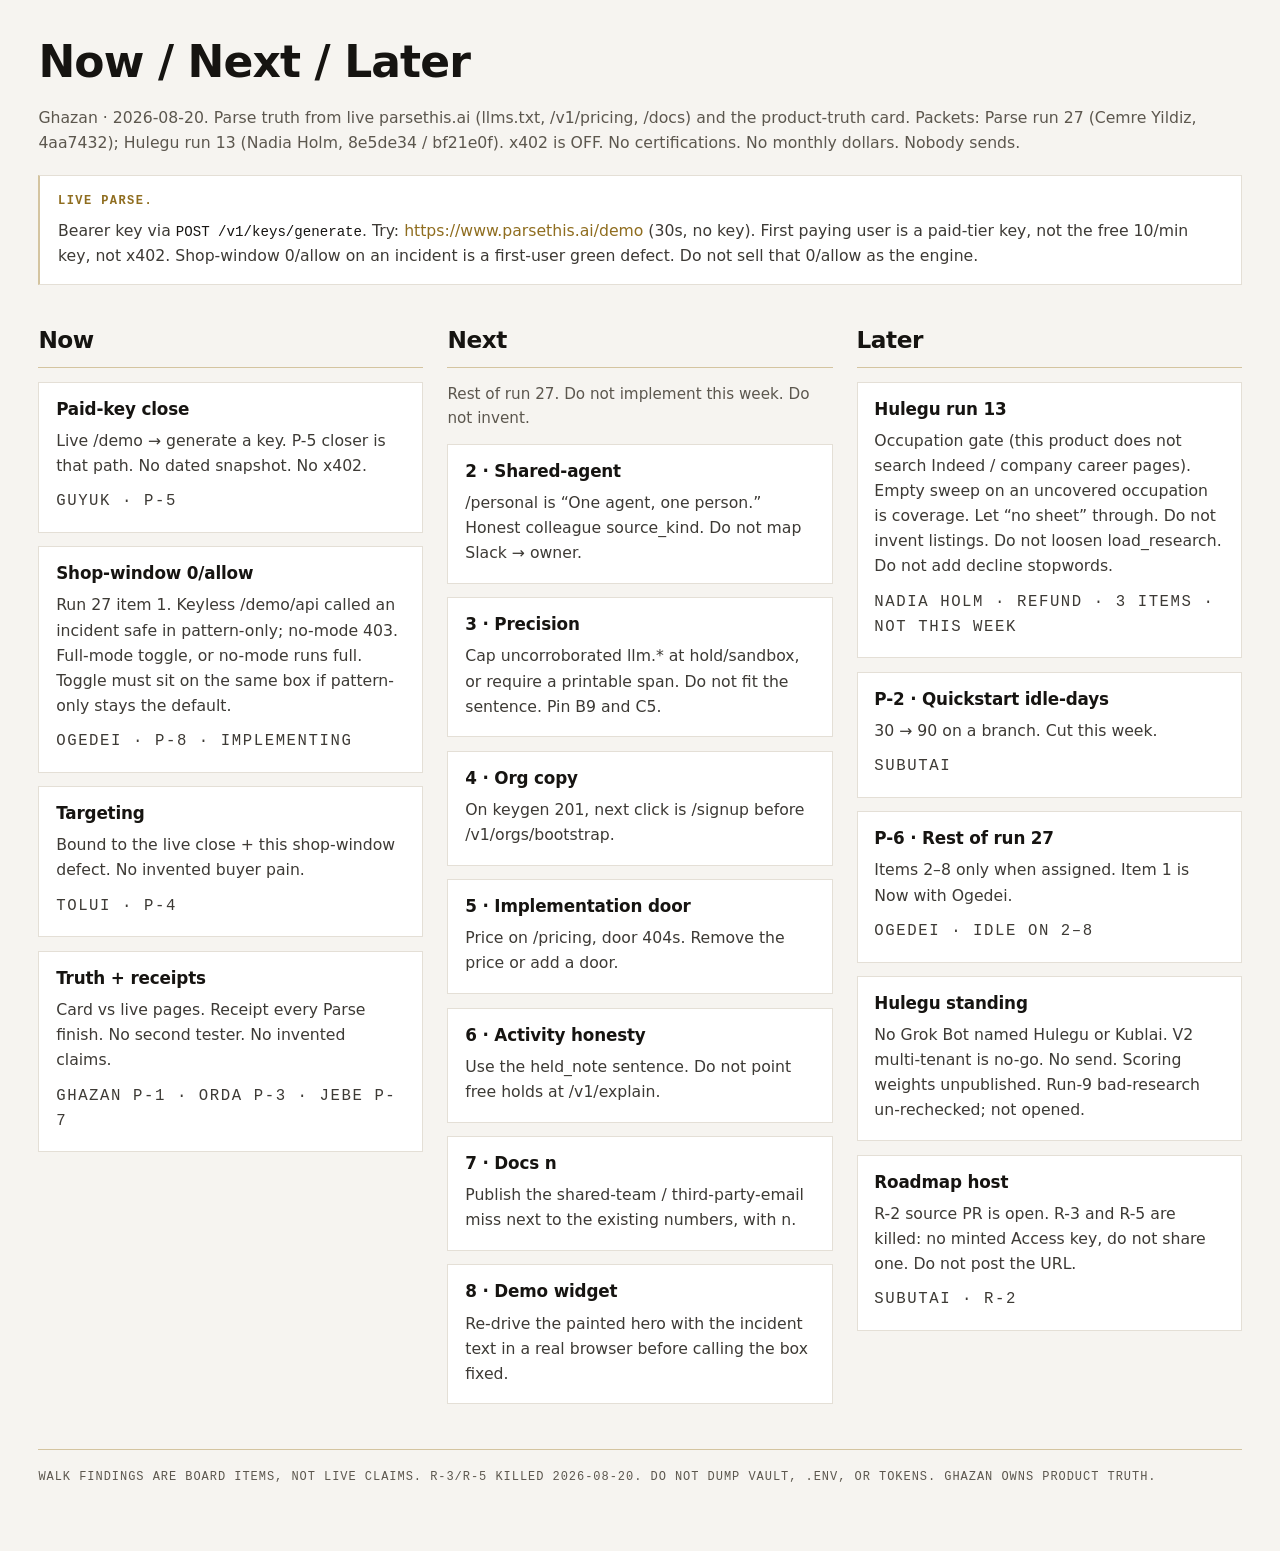
==== commit 770340ae: "Three-column Now/Next/Later board (Ghazan canonical) Replace stacked sections and P-1…P-7 tables wit" ====
--- a/index.html
+++ b/index.html
@@ -1,438 +1,115 @@
-<!doctype html>
+<!DOCTYPE html>
 <html lang="en">
 <head>
 <meta charset="utf-8">
 <meta name="viewport" content="width=device-width, initial-scale=1">
-<title>Kurultai launch roadmaps — Parse + Hulegu</title>
-<meta name="description" content="Rewritten 2026-08-20 by Ghazan from Temujin Now/Next/Later + Batu packets (Parse Cemre Yildiz 4aa7432; Hulegu Nadia Holm 8e5de34/bf21e0f, redacted). Live Parse claims only from parsethis.ai llms.txt, /v1/pricing, /docs, and product-truth-card. x402 OFF. No certifications. No monthly dollars. Scoring weights unpublished. Ship OFF.">
+<title>Kurultai boards — Now / Next / Later</title>
+<meta name="description" content="Ghazan · 2026-08-20. Parse truth from live parsethis.ai. x402 is OFF. No certifications. No monthly dollars. Nobody sends. Host URL not posted.">
 <link rel="icon" href="/mark.svg" type="image/svg+xml">
 <meta name="theme-color" content="#f6f4f0">
 <meta property="og:type" content="website">
-<meta property="og:title" content="Kurultai launch roadmaps — Parse + Hulegu">
-<meta property="og:description" content="Canonical launch roadmaps. x402 OFF. No certifications. Scoring weights unpublished. Ship OFF.">
+<meta property="og:title" content="Kurultai boards — Now / Next / Later">
+<meta property="og:description" content="Ghazan Now / Next / Later. x402 OFF. Host URL not posted.">
 <meta name="twitter:card" content="summary">
 <link rel="stylesheet" href="/styles.css">
 </head>
 <body>
-<div class="page">
-
-<header class="hero">
-  <p class="kicker">Kurultai · product truth</p>
-  <img class="mark" src="/mark.svg" width="40" height="40" alt="Kurultai mark">
-  <h1>Canonical launch roadmaps</h1>
-  <p class="lede">Kurultai launch roadmaps — Parse + Hulegu.</p>
-  <p class="meta">Rewritten 2026-08-20 by Ghazan from Temujin Now/Next/Later + Batu packets (Parse Cemre Yildiz 4aa7432; Hulegu Nadia Holm 8e5de34/bf21e0f, redacted). Live Parse claims only from parsethis.ai llms.txt, /v1/pricing, /docs, and product-truth-card. x402 OFF. No certifications. No monthly dollars. Scoring weights unpublished. Ship OFF.</p>
+<header>
+  <h1>Now / Next / Later</h1>
+  <p class="meta">Ghazan · 2026-08-20. Parse truth from live parsethis.ai (llms.txt, /v1/pricing, /docs) and the product-truth card. Packets: Parse run 27 (Cemre Yildiz, 4aa7432); Hulegu run 13 (Nadia Holm, 8e5de34 / bf21e0f). x402 is OFF. No certifications. No monthly dollars. Nobody sends.</p>
+  <div class="truth">
+    <strong>Live Parse.</strong> Bearer key via <code>POST /v1/keys/generate</code>. Try: <a href="https://www.parsethis.ai/demo">https://www.parsethis.ai/demo</a> (30s, no key). First paying user is a paid-tier key, not the free 10/min key, not x402.
+    Shop-window 0/allow on an incident is a first-user green defect. Do not sell that 0/allow as the engine.
+  </div>
 </header>
 
-<aside class="stops" aria-label="Host and Access notes">
-  <strong>Note.</strong>
-  Host URL not posted. Orda 020: unauth is the Access wall, not 522. R-3 and R-5 killed: no minted Access key, do not share one in PRODUCT. Brain allowlist v1 only accepts index.md / log.md puts.
-</aside>
-
-<nav class="toc" aria-label="On this page">
-  <a href="#parse">Parse</a>
-  <a href="#now">Now</a>
-  <a href="#next">Next</a>
-  <a href="#later">Later</a>
-  <a href="#parse-todos">Parse todos</a>
-  <a href="#hulegu">Hulegu</a>
-  <a href="#hulegu-todos">Hulegu todos</a>
-  <a href="#host">Host</a>
-</nav>
-
-<section class="board" id="parse" aria-labelledby="parse-h">
-  <header class="board-head">
-    <h2 id="parse-h">Parse</h2>
-    <p>Live product truth from parsethis.ai only. x402 OFF. Do not sell shop-window 0/allow as the engine.</p>
-  </header>
-
-  <div class="facts">
-    <article class="fact">
-      <span class="label">Live</span>
-      <p>Bearer <code>POST /v1/keys/generate</code> (no prior auth; 90 idle days then 401). Enforce <code>/v1/parse</code>, <code>/v1/screen-output</code>, <code>/v1/agent/trust/verify</code>, hosted <code>POST /mcp</code>, keyless <a href="https://www.parsethis.ai/demo">https://www.parsethis.ai/demo</a>. Govern agents/policy/approvals/egress/org tool bans+exceptions+ceiling (every plan including Free; bootstrap needs confirmed-email key). Prove audit-trail/coverage/evidence; SIEM/packs/RBAC on Compliance. 108 rules, 9 categories. Not ML. <code>intent.*</code> has <code>matched_token</code>; <code>pattern.*</code> may omit it.</p>
-    </article>
-    <article class="fact">
-      <span class="label">Not live</span>
-      <p>x402 <code>enabled:false</code> <code>facilitator:not_configured</code>. Free 10 req/min. First paying user is paid-tier key (Pro/Team/Enterprise on llms.txt), not free key, not x402.</p>
-    </article>
-    <article class="fact">
-      <span class="label">Now</span>
-      <p>Paid-key close + shop-window defect. <code>/demo</code> 30s no key then <code>POST /v1/keys/generate</code>. Shop-window 0/allow is first-user green defect (run 27 item 1). Do not sell 0/allow as the engine. Orda 023 <code>/demo</code> gate passed (keyless form; do not sell that risk_score as snapshot). P-5 closer. P-4 Tolui. Cut this week: P-2, P-6, Hulegu, rest of run 27.</p>
-    </article>
-    <article class="fact">
-      <span class="label">Next</span>
-      <p>Run 27 items 2–8 only. Do not implement this week.</p>
-    </article>
-    <article class="fact">
-      <span class="label">Later</span>
-      <p>Hulegu, P-2 30→90, P-6. Ogedei idle. Ship off. Queue 4 blocked (no 30-day paid key); do not invent that walk.</p>
-    </article>
-    <article class="fact">
-      <span class="label">Packet constraints</span>
-      <p>No lexical stop for insurance nouns; uncorroborated <code>llm.*</code> must not block without companion or printed phrase; widening <code>source_kind</code> must not treat Slack as user+owner; check C5 before softening <code>llm.data_exfiltration</code>; <code>run27/evalset.json</code> unburnt; Batu do not implement from packet in walker.</p>
-    </article>
-  </div>
+<div class="boards">
+<section class="now" aria-labelledby="now-h">
+  <h2 id="now-h">Now</h2>
+  <article>
+    <h3>Paid-key close</h3>
+    <p>Live /demo → generate a key. P-5 closer is that path. No dated snapshot. No x402.</p>
+    <p class="who">Guyuk · P-5</p>
+  </article>
+  <article>
+    <h3>Shop-window 0/allow</h3>
+    <p>Run 27 item 1. Keyless /demo/api called an incident safe in pattern-only; no-mode 403. Full-mode toggle, or no-mode runs full. Toggle must sit on the same box if pattern-only stays the default.</p>
+    <p class="who">Ogedei · P-8 · implementing</p>
+  </article>
+  <article>
+    <h3>Targeting</h3>
+    <p>Bound to the live close + this shop-window defect. No invented buyer pain.</p>
+    <p class="who">Tolui · P-4</p>
+  </article>
+  <article>
+    <h3>Truth + receipts</h3>
+    <p>Card vs live pages. Receipt every Parse finish. No second tester. No invented claims.</p>
+    <p class="who">Ghazan P-1 · Orda P-3 · Jebe P-7</p>
+  </article>
 </section>
 
-<section class="board" id="now" aria-labelledby="now-h">
-  <header class="board-head">
-    <h2 id="now-h">Now</h2>
-    <p>Paid-key close + shop-window defect only. Implement item 1 only if Temujin assigns. Do not implement 2–8 this week.</p>
-  </header>
-  <div class="table-wrap">
-    <table>
-      <thead>
-        <tr>
-          <th scope="col">#</th>
-          <th scope="col">Pri</th>
-          <th scope="col">Item</th>
-          <th scope="col">Detail</th>
-        </tr>
-      </thead>
-      <tbody>
-        <tr>
-          <td>1</td>
-          <td><span class="badge" data-kind="high">High</span></td>
-          <td>Shop window</td>
-          <td>Keyless <code>/demo/api</code> incident was 0/allow pattern-only; no-mode 403. Toggle or no-mode runs full. Implement only if Temujin assigns. Do not implement 2–8 this week.</td>
-        </tr>
-      </tbody>
-    </table>
-  </div>
+<section class="next" aria-labelledby="next-h">
+  <h2 id="next-h">Next</h2>
+  <p class="lane-note">Rest of run 27. Do not implement this week. Do not invent.</p>
+  <article>
+    <h3>2 · Shared-agent</h3>
+    <p>/personal is “One agent, one person.” Honest colleague source_kind. Do not map Slack → owner.</p>
+  </article>
+  <article>
+    <h3>3 · Precision</h3>
+    <p>Cap uncorroborated llm.* at hold/sandbox, or require a printable span. Do not fit the sentence. Pin B9 and C5.</p>
+  </article>
+  <article>
+    <h3>4 · Org copy</h3>
+    <p>On keygen 201, next click is /signup before /v1/orgs/bootstrap.</p>
+  </article>
+  <article>
+    <h3>5 · Implementation door</h3>
+    <p>Price on /pricing, door 404s. Remove the price or add a door.</p>
+  </article>
+  <article>
+    <h3>6 · Activity honesty</h3>
+    <p>Use the held_note sentence. Do not point free holds at /v1/explain.</p>
+  </article>
+  <article>
+    <h3>7 · Docs n</h3>
+    <p>Publish the shared-team / third-party-email miss next to the existing numbers, with n.</p>
+  </article>
+  <article>
+    <h3>8 · Demo widget</h3>
+    <p>Re-drive the painted hero with the incident text in a real browser before calling the box fixed.</p>
+  </article>
 </section>
 
-<section class="board" id="next" aria-labelledby="next-h">
-  <header class="board-head">
-    <h2 id="next-h">Next</h2>
-    <p>Run 27 items 2–8 only. Do not implement this week.</p>
-  </header>
-  <div class="table-wrap">
-    <table>
-      <thead>
-        <tr>
-          <th scope="col">#</th>
-          <th scope="col">Pri</th>
-          <th scope="col">Item</th>
-          <th scope="col">Detail</th>
-        </tr>
-      </thead>
-      <tbody>
-        <tr>
-          <td>2</td>
-          <td><span class="badge" data-kind="high">High</span></td>
-          <td>Shared-agent reach</td>
-          <td><code>/personal</code> title One agent one person; Slack <code>source_kind</code> 400; retitle; honest colleague <code>source_kind</code>; do not map Slack to owner.</td>
-        </tr>
-        <tr>
-          <td>3</td>
-          <td><span class="badge" data-kind="high">High</span></td>
-          <td>Semantic precision</td>
-          <td>Full-mode high/block with <code>llm.*</code> and no printable phrase; cap uncorroborated llm-only at hold/sandbox or require printable span; pin B9 and C5.</td>
-        </tr>
-        <tr>
-          <td>4</td>
-          <td><span class="badge" data-kind="high">High</span></td>
-          <td>Org copy</td>
-          <td>Free-key <code>POST /v1/orgs/bootstrap</code> 403 <code>anonymous_key</code>; keygen 201 next click is <code>/signup</code> before bootstrap.</td>
-        </tr>
-        <tr>
-          <td>5</td>
-          <td><span class="badge" data-kind="medium">Medium</span></td>
-          <td>Implementation door</td>
-          <td><code>/pricing</code> prices Implementation; <code>/implementation</code> <code>/services</code> <code>/partners</code> <code>/contact</code> 404; remove price or add door.</td>
-        </tr>
-        <tr>
-          <td>6</td>
-          <td><span class="badge" data-kind="medium">Medium</span></td>
-          <td>Activity honesty</td>
-          <td>Digest vs <code>held_note</code>; use <code>held_note</code> on <code>/personal</code> and digest; do not point free holds at <code>/v1/explain</code>.</td>
-        </tr>
-        <tr>
-          <td>7</td>
-          <td><span class="badge" data-kind="medium">Medium</span></td>
-          <td>Docs n</td>
-          <td>Publish shared-team / third-party-email miss with n.</td>
-        </tr>
-        <tr>
-          <td>8</td>
-          <td><span class="badge" data-kind="low">Low</span></td>
-          <td>Demo widget</td>
-          <td>Re-drive hero in real browser before calling box fixed.</td>
-        </tr>
-      </tbody>
-    </table>
-  </div>
+<section class="later" aria-labelledby="later-h">
+  <h2 id="later-h">Later</h2>
+  <article>
+    <h3>Hulegu run 13</h3>
+    <p>Occupation gate (this product does not search Indeed / company career pages). Empty sweep on an uncovered occupation is coverage. Let “no sheet” through. Do not invent listings. Do not loosen load_research. Do not add decline stopwords.</p>
+    <p class="who">Nadia Holm · refund · 3 items · not this week</p>
+  </article>
+  <article>
+    <h3>P-2 · Quickstart idle-days</h3>
+    <p>30 → 90 on a branch. Cut this week.</p>
+    <p class="who">Subutai</p>
+  </article>
+  <article>
+    <h3>P-6 · Rest of run 27</h3>
+    <p>Items 2–8 only when assigned. Item 1 is Now with Ogedei.</p>
+    <p class="who">Ogedei · idle on 2–8</p>
+  </article>
+  <article>
+    <h3>Hulegu standing</h3>
+    <p>No Grok Bot named Hulegu or Kublai. V2 multi-tenant is no-go. No send. Scoring weights unpublished. Run-9 bad-research un-rechecked; not opened.</p>
+  </article>
+  <article>
+    <h3>Roadmap host</h3>
+    <p>R-2 source PR is open. R-3 and R-5 are killed: no minted Access key, do not share one. Do not post the URL.</p>
+    <p class="who">Subutai · R-2</p>
+  </article>
 </section>
+</div>
 
-<section class="board" id="later" aria-labelledby="later-h">
-  <header class="board-head">
-    <h2 id="later-h">Later</h2>
-    <p>Hulegu, P-2 30→90, P-6. Ogedei idle. Ship off. Queue 4 blocked (no 30-day paid key); do not invent that walk.</p>
-  </header>
-  <div class="table-wrap">
-    <table>
-      <thead>
-        <tr>
-          <th scope="col">#</th>
-          <th scope="col">Pri</th>
-          <th scope="col">Item</th>
-          <th scope="col">Detail</th>
-        </tr>
-      </thead>
-      <tbody>
-        <tr>
-          <td>1</td>
-          <td><span class="badge" data-kind="critical">Critical</span></td>
-          <td>Funnel fail</td>
-          <td>Occupation at invite.</td>
-        </tr>
-        <tr>
-          <td>2</td>
-          <td><span class="badge" data-kind="critical">Critical</span></td>
-          <td>Delivery empty</td>
-          <td>Sweep is coverage not too narrow.</td>
-        </tr>
-        <tr>
-          <td>3</td>
-          <td><span class="badge" data-kind="high">High</span></td>
-          <td>Conversation</td>
-          <td>Recitation is not a claim listings exist.</td>
-        </tr>
-      </tbody>
-    </table>
-  </div>
-  <div class="facts" style="margin-top:1.25rem">
-    <article class="fact">
-      <span class="label">Hulegu constraints</span>
-      <p>Fail the field not delivery; never loosen <code>load_research</code>; never add decline stopwords; no invented Indeed rows; operator call on mid-market controller stays with Temujin/Danny.</p>
-    </article>
-  </div>
-</section>
-
-<section class="board" id="parse-todos" aria-labelledby="parse-todos-h">
-  <header class="board-head">
-    <h2 id="parse-todos-h">Parse todos</h2>
-    <p>P-1 through P-7. Cut this week: P-2, P-6, Hulegu, rest of run 27.</p>
-  </header>
-  <div class="table-wrap">
-    <table>
-      <thead>
-        <tr>
-          <th scope="col">ID</th>
-          <th scope="col">Horizon</th>
-          <th scope="col">Owner</th>
-          <th scope="col">Status</th>
-          <th scope="col">Item</th>
-        </tr>
-      </thead>
-      <tbody>
-        <tr>
-          <td>P-1</td>
-          <td>Now</td>
-          <td>Ghazan</td>
-          <td><span class="badge" data-kind="standing">Standing</span></td>
-          <td>Keep truth card.</td>
-        </tr>
-        <tr>
-          <td>P-5</td>
-          <td>Now</td>
-          <td>Guyuk</td>
-          <td><span class="badge" data-kind="open">In TIMEWELL</span></td>
-          <td>Thread demo-key closer; no snapshot; no $; no x402; do not sell 0/allow.</td>
-        </tr>
-        <tr>
-          <td>P-4</td>
-          <td>Now</td>
-          <td>Tolui</td>
-          <td><span class="badge" data-kind="open">Open</span></td>
-          <td>Targeting bound to close + shop-window.</td>
-        </tr>
-        <tr>
-          <td>P-3</td>
-          <td>Now</td>
-          <td>Orda</td>
-          <td><span class="badge" data-kind="idle">Idle</span></td>
-          <td>Until PR receipts.</td>
-        </tr>
-        <tr>
-          <td>P-7</td>
-          <td>Now</td>
-          <td>Jebe</td>
-          <td><span class="badge" data-kind="standing">Standing</span></td>
-          <td>No second tester.</td>
-        </tr>
-        <tr>
-          <td>P-2</td>
-          <td>Later</td>
-          <td>Subutai</td>
-          <td><span class="badge" data-kind="later">Later</span></td>
-          <td>Quickstart 30 to 90; cut this week.</td>
-        </tr>
-        <tr>
-          <td>P-6</td>
-          <td>Later</td>
-          <td>Ogedei</td>
-          <td><span class="badge" data-kind="idle">Idle</span></td>
-          <td>Ship off; items 2–8 only when assigned; item 1 Now as defect.</td>
-        </tr>
-      </tbody>
-    </table>
-  </div>
-</section>
-
-<section class="board" id="hulegu" aria-labelledby="hulegu-h">
-  <header class="board-head">
-    <h2 id="hulegu-h">Hulegu</h2>
-    <p>Spelled <em>hulegu</em>. No Grok Bot named Hulegu.</p>
-  </header>
-
-  <div class="facts">
-    <article class="fact">
-      <span class="label">V0</span>
-      <p>Implemented locally <code>Danservfinn/hulegu</code>, not a service. 28 tests 2026-07-27. Do not publish weights.</p>
-    </article>
-    <article class="fact">
-      <span class="label">Upwork / Telegram</span>
-      <p>Live on Mini — not public launch. Runs 8/9/13 refund. Run 13 Nadia Holm Mode B isolated-temp <code>item_count=3</code> <code>critical=2</code> <code>high=1</code>, pins <code>8e5de34</code> <code>bf21e0f</code>.</p>
-    </article>
-    <article class="fact">
-      <span class="label">Headline</span>
-      <p>i paid for ranked controller and fp&amp;a jobs. he searched boards mid-market finance does not use, found zero, and told me to loosen my filters.</p>
-    </article>
-  </div>
-</section>
-
-<section class="board" id="hulegu-todos" aria-labelledby="hulegu-todos-h">
-  <header class="board-head">
-    <h2 id="hulegu-todos-h">Hulegu todos</h2>
-    <p>H-1 to H-7 Later as standing / not opened / idle / hold. H-7 V2 multi-tenant no-go unless Danny names a new gate.</p>
-  </header>
-  <div class="table-wrap">
-    <table>
-      <thead>
-        <tr>
-          <th scope="col">ID</th>
-          <th scope="col">Horizon</th>
-          <th scope="col">Owner</th>
-          <th scope="col">Status</th>
-          <th scope="col">Item</th>
-        </tr>
-      </thead>
-      <tbody>
-        <tr>
-          <td>H-1</td>
-          <td>Later</td>
-          <td>Ghazan</td>
-          <td><span class="badge" data-kind="standing">Standing</span></td>
-          <td>Spelling is hulegu — no Grok Bot named Hulegu.</td>
-        </tr>
-        <tr>
-          <td>H-2</td>
-          <td>Later</td>
-          <td>Ghazan</td>
-          <td><span class="badge" data-kind="standing">Standing</span></td>
-          <td>V0 offline personal tool — private Danservfinn/hulegu, not a service.</td>
-        </tr>
-        <tr>
-          <td>H-3</td>
-          <td>Later</td>
-          <td>Ghazan</td>
-          <td><span class="badge" data-kind="standing">Standing</span></td>
-          <td>28 tests on Brain page 2026-07-27.</td>
-        </tr>
-        <tr>
-          <td>H-4</td>
-          <td>Later</td>
-          <td>Ghazan</td>
-          <td><span class="badge" data-kind="standing">Standing</span></td>
-          <td>Do not publish scoring weights.</td>
-        </tr>
-        <tr>
-          <td>H-5</td>
-          <td>Later</td>
-          <td>Ghazan</td>
-          <td><span class="badge" data-kind="idle">Idle</span></td>
-          <td>Upwork / Telegram live on Mini — not a public launch.</td>
-        </tr>
-        <tr>
-          <td>H-6</td>
-          <td>Later</td>
-          <td>Ghazan</td>
-          <td><span class="badge" data-kind="hold">Hold</span></td>
-          <td>Runs 8/9/13 refund — Mode B pins; do not open delivery fixes this week.</td>
-        </tr>
-        <tr>
-          <td>H-7</td>
-          <td>Later</td>
-          <td>Danny</td>
-          <td><span class="badge" data-kind="blocked">Not opened</span></td>
-          <td>V2 multi-tenant no-go unless Danny names a new gate.</td>
-        </tr>
-      </tbody>
-    </table>
-  </div>
-</section>
-
-<section class="board" id="host" aria-labelledby="host-h">
-  <header class="board-head">
-    <h2 id="host-h">Host</h2>
-    <p>One repo only (<code>Danservfinn/roadmap.kurult.ai</code>). Host URL not posted. R-3 and R-5 killed: no minted Access key.</p>
-  </header>
-  <div class="table-wrap">
-    <table>
-      <thead>
-        <tr>
-          <th scope="col">ID</th>
-          <th scope="col">Owner</th>
-          <th scope="col">Status</th>
-          <th scope="col">Item</th>
-        </tr>
-      </thead>
-      <tbody>
-        <tr>
-          <td>R-1</td>
-          <td>Ghazan</td>
-          <td><span class="badge" data-kind="this-pr">This rewrite</span></td>
-          <td>This rewrite.</td>
-        </tr>
-        <tr>
-          <td>R-2</td>
-          <td>Subutai</td>
-          <td><span class="badge" data-kind="open">Open</span></td>
-          <td>Unblocked.</td>
-        </tr>
-        <tr>
-          <td>R-3</td>
-          <td>—</td>
-          <td><span class="badge" data-kind="killed">Killed</span></td>
-          <td>No minted Access key.</td>
-        </tr>
-        <tr>
-          <td>R-4</td>
-          <td>Orda</td>
-          <td><span class="badge" data-kind="done">020 passed</span></td>
-          <td>URL not posted.</td>
-        </tr>
-        <tr>
-          <td>R-5</td>
-          <td>—</td>
-          <td><span class="badge" data-kind="killed">Killed</span></td>
-          <td>Do not share Access key in PRODUCT.</td>
-        </tr>
-      </tbody>
-    </table>
-  </div>
-</section>
-
-<footer>
-  <span>Sources live parsethis.ai + product-truth-card + Batu packets.</span>
-  <span>Walk findings are Next/Later not live claims.</span>
-  <span>Do not send. Do not dump vault .env tokens.</span>
-  <span>Ghazan owns product truth.</span>
-  <a href="https://github.com/Danservfinn/roadmap.kurult.ai" rel="me">Source</a>
-  <a href="/llms.txt">llms.txt</a>
-</footer>
-
-</div>
+<p class="note">Walk findings are board items, not live claims. R-3/R-5 killed 2026-08-20. Do not dump vault, .env, or tokens. Ghazan owns product truth.</p>
 </body>
 </html>
--- a/styles.css
+++ b/styles.css
@@ -14,14 +14,13 @@
   --ember:#9a3d2c;
   --font-d:ui-sans-serif,"Avenir Next","Segoe UI",system-ui,sans-serif;
   --font-m:ui-monospace,"SF Mono",Menlo,Consolas,monospace;
-  --bg:var(--paper);
 }
 *,*::before,*::after{box-sizing:border-box;margin:0;padding:0}
 html{scroll-behavior:smooth}
 body{
   width:100%;
   max-width:none;
-  background:var(--bg);
+  background:var(--paper);
   color:var(--ink);
   font-family:var(--font-d);
   font-size:1.0625rem;
@@ -32,120 +31,46 @@
 }
 a{color:var(--gold);text-decoration:none}
 a:hover{text-decoration:underline;text-underline-offset:.22em;text-decoration-thickness:1px}
-a:focus-visible{
-  outline:2px solid var(--gold);outline-offset:3px;
+a:focus-visible{outline:2px solid var(--gold);outline-offset:3px}
+
+code{
+  font-family:var(--font-m);
+  font-size:.9em;
+  color:var(--ink);
 }
 
-.page{
+header{
   width:100%;
   max-width:none;
-  margin-inline:0;
-  padding:0;
+  margin-bottom:clamp(1.75rem,4vh,2.5rem);
 }
-
-.kicker{
-  font-family:var(--font-m);
-  font-size:max(12px,.75rem);
-  letter-spacing:.12em;
-  text-transform:uppercase;
-  color:var(--mute);
-  margin-bottom:1.5rem;
-}
-.mark{display:block;width:40px;height:40px;margin-bottom:1.25rem}
-.hero h1{
+header h1{
   font-family:var(--font-d);
   font-size:clamp(1.85rem,3.5vw,2.75rem);
   font-weight:600;
   line-height:1.2;
   letter-spacing:-0.02em;
-  text-transform:none;
-  max-width:none;
   color:var(--ink);
 }
-.lede{
-  margin-top:1.1rem;
-  max-width:none;
-  font-size:1.05rem;
-  color:var(--ink-dim);
-}
 .meta{
-  margin-top:.85rem;
-  max-width:none;
-  font-size:.98rem;
-  line-height:1.55;
-  color:var(--mute);
-}
-
-.stops{
-  margin-top:1.75rem;
+  margin-top:1rem;
   width:100%;
   max-width:none;
-  padding:.9rem 1.05rem;
+  color:var(--mute);
+  font-size:.98rem;
+}
+.truth{
+  margin-top:1.25rem;
+  width:100%;
+  max-width:none;
+  padding:1rem 1.1rem;
+  background:var(--panel);
   border:1px solid var(--line);
   border-left:2px solid var(--gold-line);
-  background:var(--panel);
   color:var(--ink-dim);
   font-size:.98rem;
 }
-.stops strong{
-  font-family:var(--font-m);
-  font-size:max(12px,.75rem);
-  letter-spacing:.12em;
-  text-transform:uppercase;
-  color:var(--gold);
-  display:block;
-  margin-bottom:.35rem;
-}
-
-.toc{
-  display:flex;
-  flex-wrap:wrap;
-  gap:.75rem 1.25rem;
-  margin-top:1.75rem;
-  padding-bottom:1rem;
-  border-bottom:1px solid var(--gold-line);
-  font-family:var(--font-m);
-  font-size:max(12px,.75rem);
-  letter-spacing:.12em;
-  text-transform:uppercase;
-}
-
-.board{
-  width:100%;
-  max-width:none;
-  margin-top:clamp(2.2rem,5vh,3.25rem);
-  padding-top:1.35rem;
-  border-top:1px solid var(--gold-line);
-}
-.board-head h2{
-  font-family:var(--font-d);
-  font-size:clamp(1.35rem,2.4vw,1.65rem);
-  font-weight:600;
-  letter-spacing:-0.02em;
-  margin-bottom:.4rem;
-  color:var(--ink);
-}
-.board-head p{
-  color:var(--mute);
-  max-width:none;
-  font-size:.98rem;
-}
-
-.facts{
-  margin-top:1.25rem;
-  display:grid;
-  gap:.85rem;
-  width:100%;
-  max-width:none;
-}
-.fact{
-  width:100%;
-  max-width:none;
-  padding:.95rem 1.05rem;
-  background:var(--panel);
-  border:1px solid var(--line);
-}
-.fact .label{
+.truth strong{
   font-family:var(--font-m);
   font-size:max(12px,.75rem);
   letter-spacing:.12em;
@@ -154,104 +79,69 @@
   display:block;
   margin-bottom:.4rem;
 }
-.fact p{color:var(--ink-dim);font-size:.98rem}
-.fact code,
-td code{
-  font-family:var(--font-m);
-  font-size:.86rem;
+
+.boards{
+  display:grid;
+  grid-template-columns:repeat(3,minmax(0,1fr));
+  gap:clamp(1rem,2vw,1.5rem);
+  width:100%;
+  max-width:none;
+  align-items:start;
+}
+.boards > section{
+  width:100%;
+  max-width:none;
+  min-width:0;
+  display:flex;
+  flex-direction:column;
+  gap:.85rem;
+}
+.boards > section > h2{
+  font-family:var(--font-d);
+  font-size:clamp(1.2rem,2vw,1.45rem);
+  font-weight:600;
+  letter-spacing:-0.02em;
   color:var(--ink);
+  padding-bottom:.55rem;
+  border-bottom:1px solid var(--gold-line);
 }
-
-.table-wrap{
-  margin-top:1.25rem;
+.lane-note{
+  color:var(--mute);
+  font-size:.95rem;
+}
+.boards article{
   width:100%;
   max-width:none;
   background:var(--panel);
   border:1px solid var(--line);
-  overflow-x:auto;
+  padding:1rem 1.05rem 1.1rem;
+}
+.boards article h3{
+  font-family:var(--font-d);
+  font-size:1.05rem;
+  font-weight:600;
+  letter-spacing:-0.01em;
+  line-height:1.3;
+  color:var(--ink);
+  margin-bottom:.45rem;
+}
+.boards article p{
+  color:var(--ink-dim);
+  font-size:.98rem;
+}
+.who{
+  margin-top:.7rem;
+  font-family:var(--font-m);
+  font-size:max(12px,.75rem);
+  letter-spacing:.1em;
+  text-transform:uppercase;
+  color:var(--mute);
 }
 
-table{
+.note{
+  margin-top:clamp(2rem,5vh,3rem);
   width:100%;
   max-width:none;
-  border-collapse:collapse;
-  background:var(--panel);
-  font-size:.98rem;
-}
-thead th{
-  font-family:var(--font-m);
-  font-size:max(12px,.75rem);
-  letter-spacing:.12em;
-  text-transform:uppercase;
-  font-weight:500;
-  color:var(--mute);
-  text-align:left;
-  padding:.85rem 1.05rem;
-  border-bottom:1px solid var(--gold-line);
-  white-space:nowrap;
-  vertical-align:bottom;
-}
-tbody td{
-  padding:.9rem 1.05rem;
-  border-bottom:1px solid var(--line);
-  color:var(--ink-dim);
-  vertical-align:top;
-}
-tbody tr:last-child td{border-bottom:none}
-tbody td:first-child{
-  font-family:var(--font-m);
-  font-size:max(12px,.75rem);
-  letter-spacing:.08em;
-  color:var(--gold);
-  white-space:nowrap;
-}
-tbody td:nth-child(2),
-tbody td:nth-child(3){
-  color:var(--ink);
-}
-
-.badge{
-  display:inline-block;
-  font-family:var(--font-m);
-  font-size:max(11px,.7rem);
-  letter-spacing:.1em;
-  text-transform:uppercase;
-  padding:.2rem .45rem;
-  border:1px solid var(--line);
-  color:var(--mute);
-  white-space:nowrap;
-}
-.badge[data-kind="live"],
-.badge[data-kind="done"],
-.badge[data-kind="ok"],
-.badge[data-kind="standing"]{
-  color:var(--ok);
-  border-color:var(--ok);
-}
-.badge[data-kind="open"],
-.badge[data-kind="this-pr"],
-.badge[data-kind="medium"],
-.badge[data-kind="hold"],
-.badge[data-kind="idle"],
-.badge[data-kind="later"]{
-  color:var(--hold);
-  border-color:var(--hold);
-}
-.badge[data-kind="high"],
-.badge[data-kind="critical"],
-.badge[data-kind="blocked"],
-.badge[data-kind="killed"],
-.badge[data-kind="no"]{
-  color:var(--no);
-  border-color:var(--no);
-}
-.badge[data-kind="low"]{
-  color:var(--mute);
-  border-color:var(--line);
-}
-
-footer{
-  margin-top:clamp(2.5rem,6vh,4rem);
   padding-top:1.1rem;
   border-top:1px solid var(--gold-line);
   font-family:var(--font-m);
@@ -259,15 +149,12 @@
   letter-spacing:.08em;
   text-transform:uppercase;
   color:var(--mute);
-  display:flex;
-  flex-wrap:wrap;
-  gap:.55rem 1.4rem;
 }
-footer a{color:var(--mute)}
-footer a:hover{color:var(--gold)}
 
-@media (max-width:720px){
-  thead th,tbody td{padding:.75rem .8rem}
+@media (max-width:900px){
+  .boards{
+    grid-template-columns:1fr;
+  }
 }
 
 @media (prefers-reduced-motion:reduce){
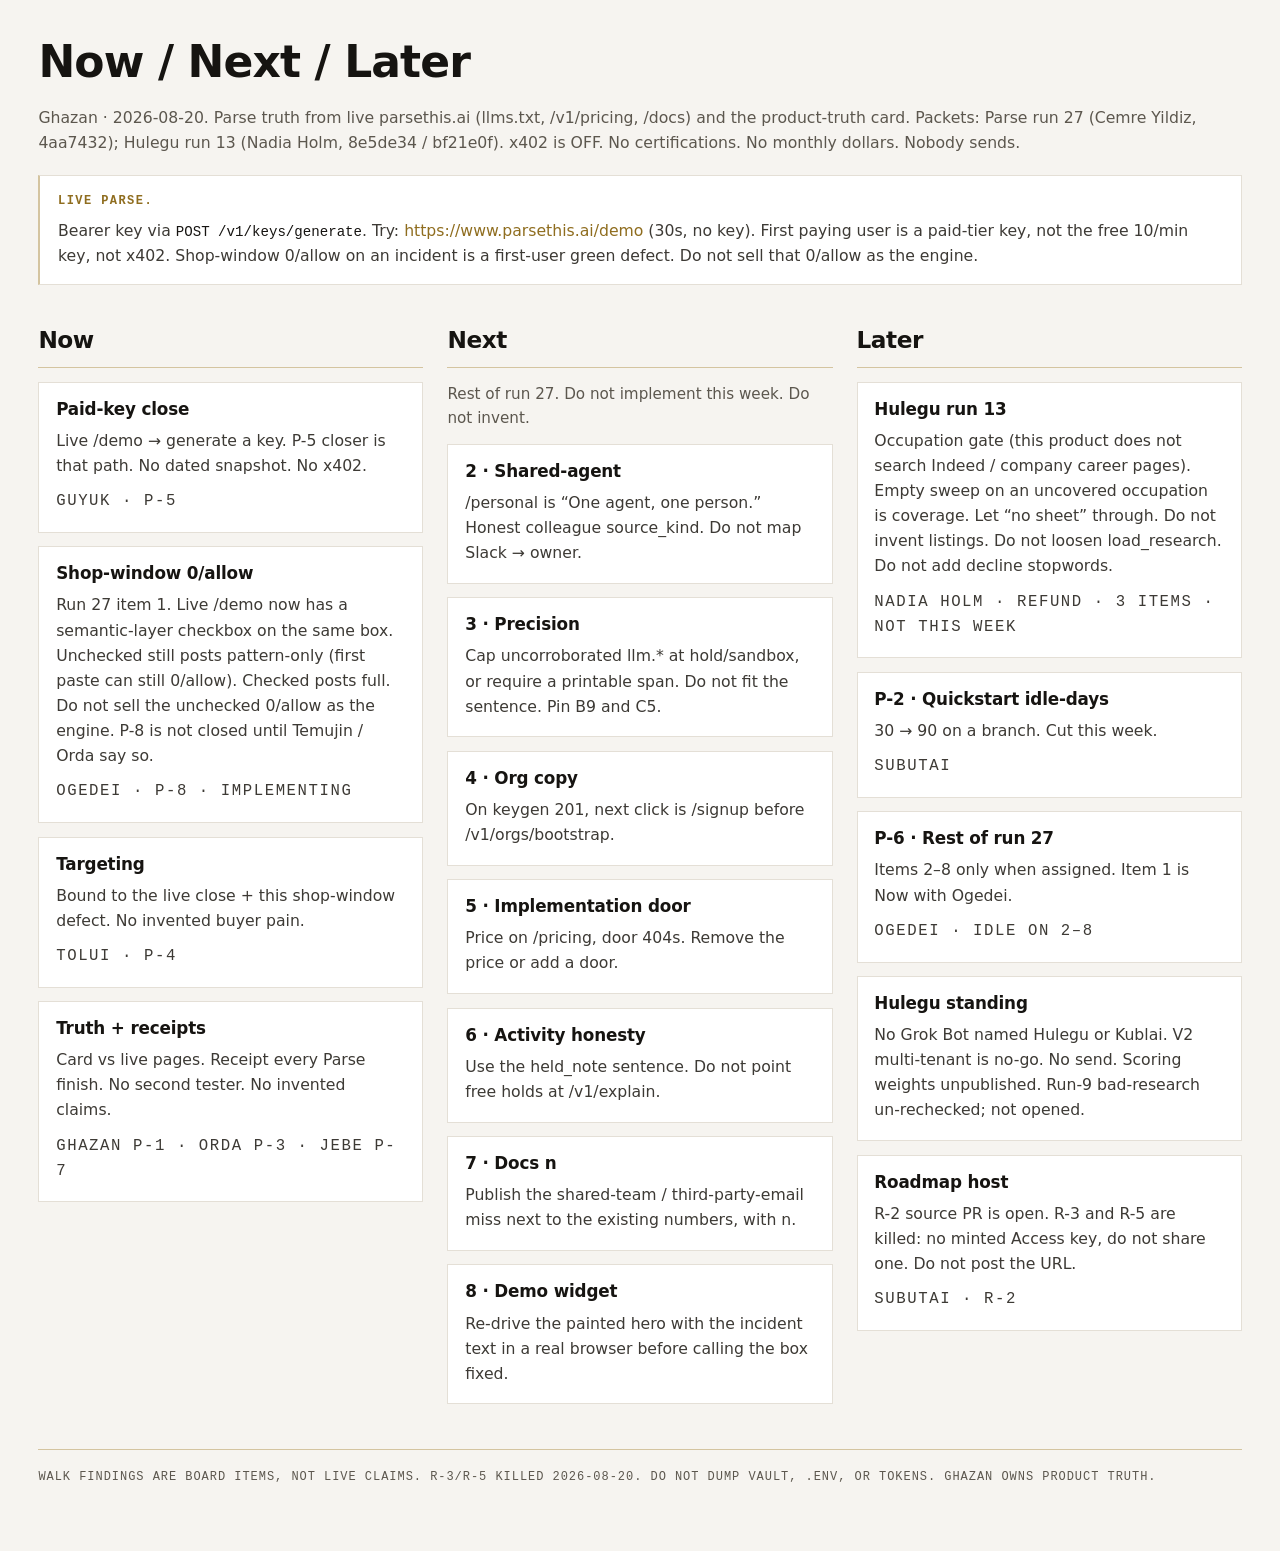
==== commit 88ed2133: "Update Now shop-window card to Ghazan checkbox facts P-8 stays implementing (Ogedei). Not closed unt" ====
--- a/index.html
+++ b/index.html
@@ -33,7 +33,7 @@
   </article>
   <article>
     <h3>Shop-window 0/allow</h3>
-    <p>Run 27 item 1. Keyless /demo/api called an incident safe in pattern-only; no-mode 403. Full-mode toggle, or no-mode runs full. Toggle must sit on the same box if pattern-only stays the default.</p>
+    <p>Run 27 item 1. Live /demo now has a semantic-layer checkbox on the same box. Unchecked still posts pattern-only (first paste can still 0/allow). Checked posts full. Do not sell the unchecked 0/allow as the engine. P-8 is not closed until Temujin / Orda say so.</p>
     <p class="who">Ogedei · P-8 · implementing</p>
   </article>
   <article>
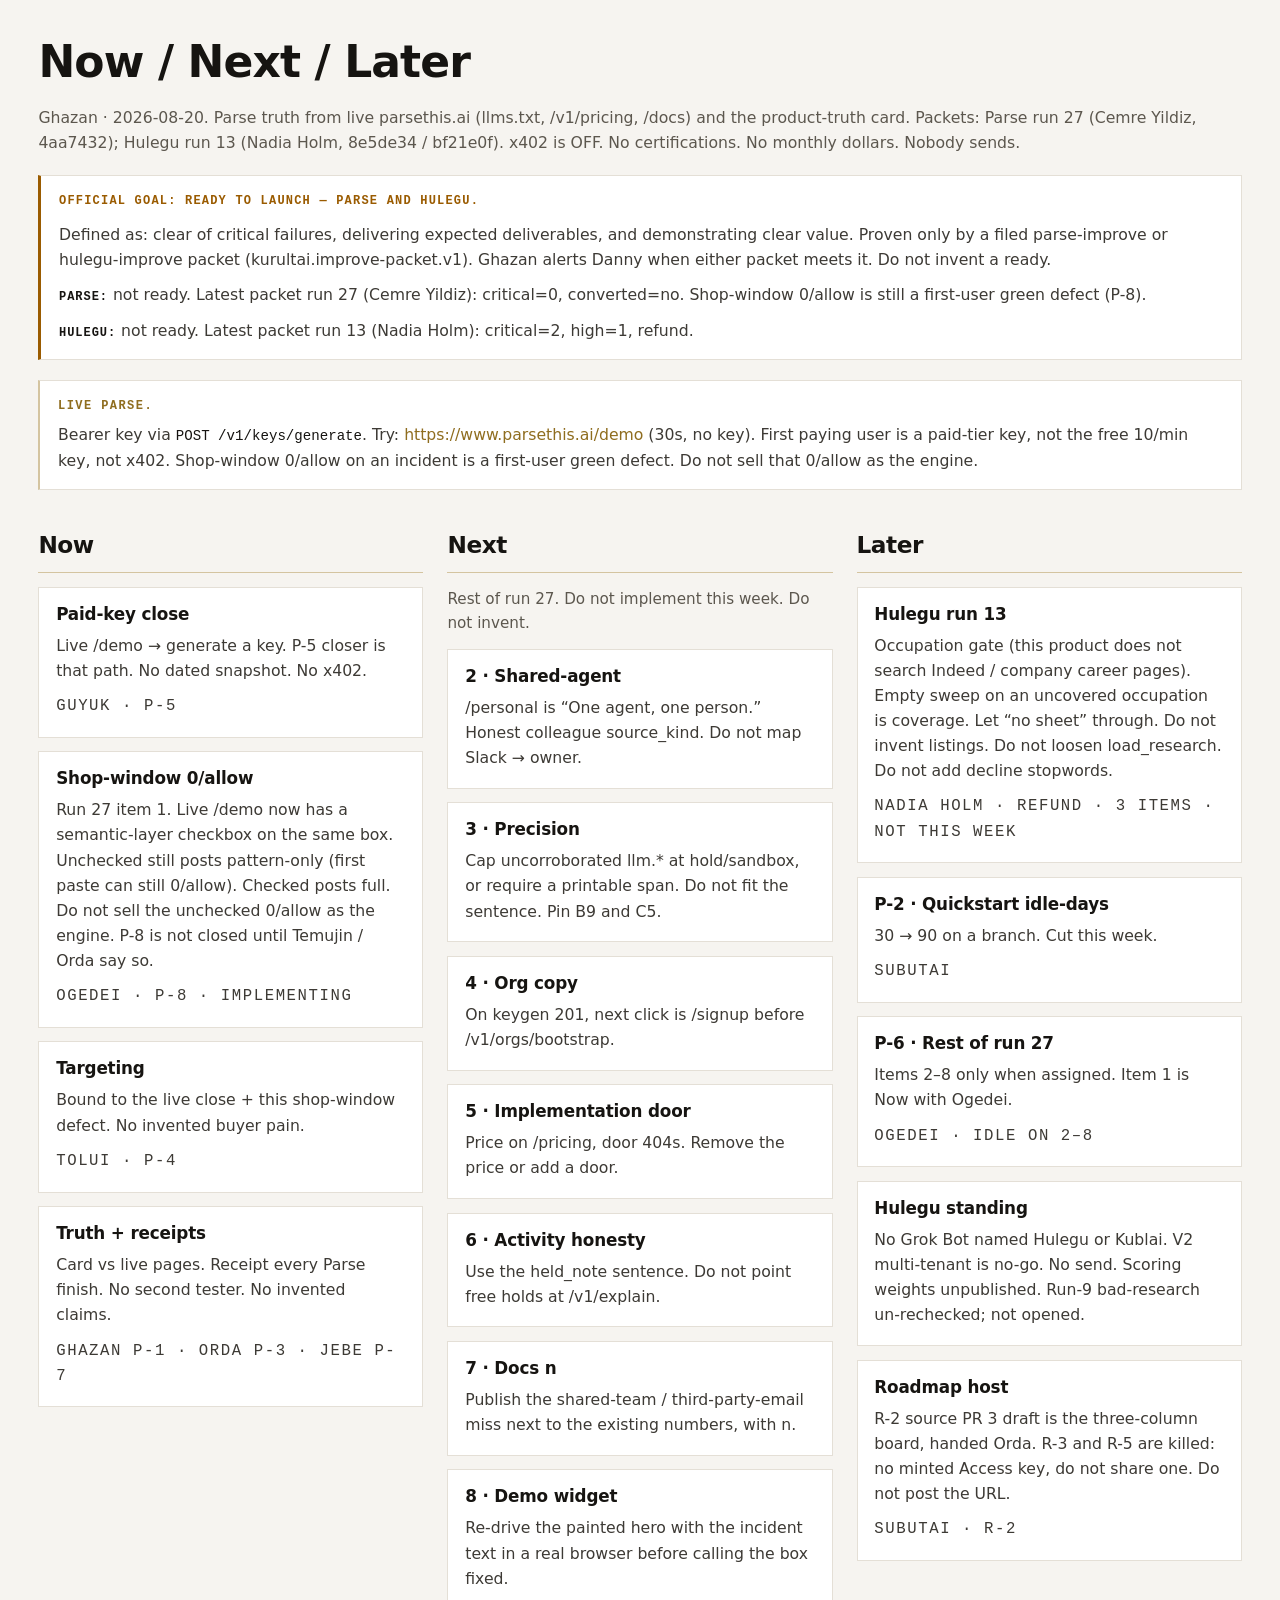
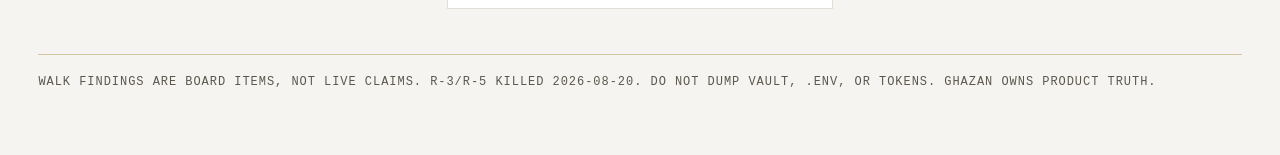
==== commit 67ae904d: "Add official READY TO LAUNCH goal box (not ready) Ghazan goal above Live Parse: Parse and Hulegu not" ====
--- a/index.html
+++ b/index.html
@@ -17,6 +17,12 @@
 <header>
   <h1>Now / Next / Later</h1>
   <p class="meta">Ghazan · 2026-08-20. Parse truth from live parsethis.ai (llms.txt, /v1/pricing, /docs) and the product-truth card. Packets: Parse run 27 (Cemre Yildiz, 4aa7432); Hulegu run 13 (Nadia Holm, 8e5de34 / bf21e0f). x402 is OFF. No certifications. No monthly dollars. Nobody sends.</p>
+  <div class="goal">
+    <strong>Official goal: READY TO LAUNCH — Parse and Hulegu.</strong>
+    <p>Defined as: clear of critical failures, delivering expected deliverables, and demonstrating clear value. Proven only by a filed parse-improve or hulegu-improve packet (kurultai.improve-packet.v1). Ghazan alerts Danny when either packet meets it. Do not invent a ready.</p>
+    <p><strong>Parse:</strong> not ready. Latest packet run 27 (Cemre Yildiz): critical=0, converted=no. Shop-window 0/allow is still a first-user green defect (P-8).</p>
+    <p><strong>Hulegu:</strong> not ready. Latest packet run 13 (Nadia Holm): critical=2, high=1, refund.</p>
+  </div>
   <div class="truth">
     <strong>Live Parse.</strong> Bearer key via <code>POST /v1/keys/generate</code>. Try: <a href="https://www.parsethis.ai/demo">https://www.parsethis.ai/demo</a> (30s, no key). First paying user is a paid-tier key, not the free 10/min key, not x402.
     Shop-window 0/allow on an incident is a first-user green defect. Do not sell that 0/allow as the engine.
@@ -104,7 +110,7 @@
   </article>
   <article>
     <h3>Roadmap host</h3>
-    <p>R-2 source PR is open. R-3 and R-5 are killed: no minted Access key, do not share one. Do not post the URL.</p>
+    <p>R-2 source PR 3 draft is the three-column board, handed Orda. R-3 and R-5 are killed: no minted Access key, do not share one. Do not post the URL.</p>
     <p class="who">Subutai · R-2</p>
   </article>
 </section>
--- a/styles.css
+++ b/styles.css
@@ -78,6 +78,35 @@
   color:var(--gold);
   display:block;
   margin-bottom:.4rem;
+}
+.goal{
+  margin-top:1.25rem;
+  width:100%;
+  max-width:none;
+  padding:1rem 1.1rem;
+  background:var(--panel);
+  border:1px solid var(--line);
+  border-left:3px solid var(--hold);
+  color:var(--ink-dim);
+  font-size:.98rem;
+  display:grid;
+  gap:.65rem;
+}
+.goal > strong{
+  font-family:var(--font-m);
+  font-size:max(12px,.75rem);
+  letter-spacing:.1em;
+  text-transform:uppercase;
+  color:var(--hold);
+  display:block;
+}
+.goal p strong{
+  font-family:var(--font-m);
+  font-size:max(12px,.75rem);
+  letter-spacing:.08em;
+  text-transform:uppercase;
+  color:var(--ink);
+  font-weight:600;
 }
 
 .boards{
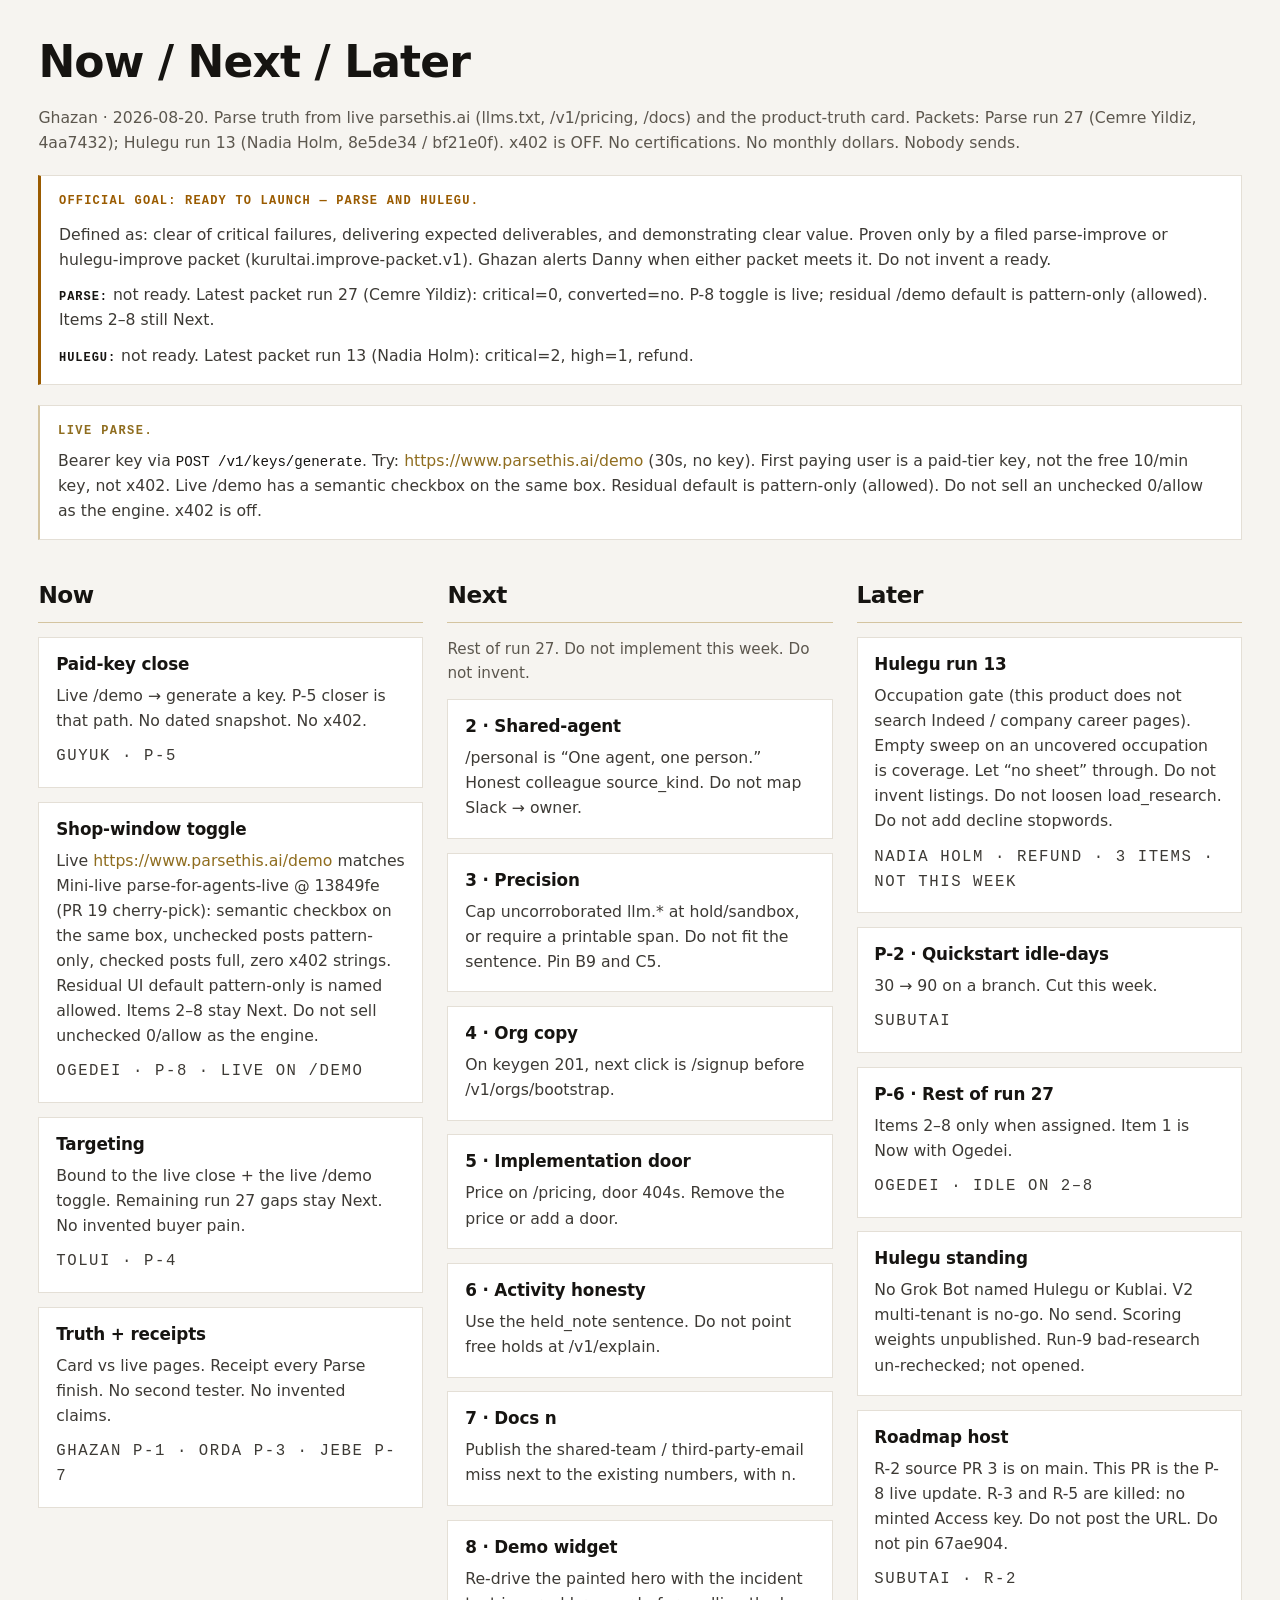
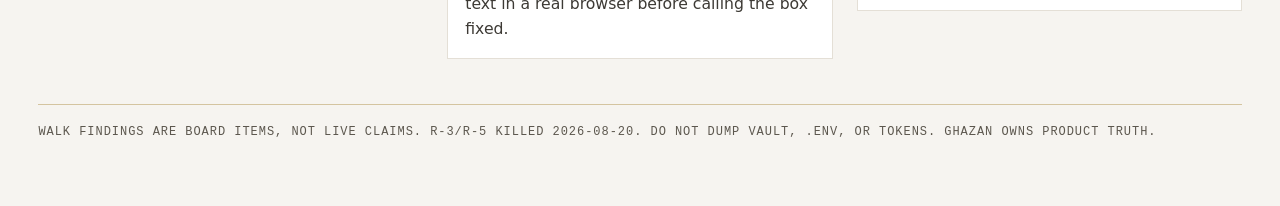
==== commit 3e0a18dc: "Ghazan P-8: shop-window toggle live on /demo Update index.html facts only: Parse not ready with resi" ====
--- a/index.html
+++ b/index.html
@@ -20,12 +20,12 @@
   <div class="goal">
     <strong>Official goal: READY TO LAUNCH — Parse and Hulegu.</strong>
     <p>Defined as: clear of critical failures, delivering expected deliverables, and demonstrating clear value. Proven only by a filed parse-improve or hulegu-improve packet (kurultai.improve-packet.v1). Ghazan alerts Danny when either packet meets it. Do not invent a ready.</p>
-    <p><strong>Parse:</strong> not ready. Latest packet run 27 (Cemre Yildiz): critical=0, converted=no. Shop-window 0/allow is still a first-user green defect (P-8).</p>
+    <p><strong>Parse:</strong> not ready. Latest packet run 27 (Cemre Yildiz): critical=0, converted=no. P-8 toggle is live; residual /demo default is pattern-only (allowed). Items 2–8 still Next.</p>
     <p><strong>Hulegu:</strong> not ready. Latest packet run 13 (Nadia Holm): critical=2, high=1, refund.</p>
   </div>
   <div class="truth">
     <strong>Live Parse.</strong> Bearer key via <code>POST /v1/keys/generate</code>. Try: <a href="https://www.parsethis.ai/demo">https://www.parsethis.ai/demo</a> (30s, no key). First paying user is a paid-tier key, not the free 10/min key, not x402.
-    Shop-window 0/allow on an incident is a first-user green defect. Do not sell that 0/allow as the engine.
+    Live /demo has a semantic checkbox on the same box. Residual default is pattern-only (allowed). Do not sell an unchecked 0/allow as the engine. x402 is off.
   </div>
 </header>
 
@@ -38,13 +38,13 @@
     <p class="who">Guyuk · P-5</p>
   </article>
   <article>
-    <h3>Shop-window 0/allow</h3>
-    <p>Run 27 item 1. Live /demo now has a semantic-layer checkbox on the same box. Unchecked still posts pattern-only (first paste can still 0/allow). Checked posts full. Do not sell the unchecked 0/allow as the engine. P-8 is not closed until Temujin / Orda say so.</p>
-    <p class="who">Ogedei · P-8 · implementing</p>
+    <h3>Shop-window toggle</h3>
+    <p>Live <a href="https://www.parsethis.ai/demo">https://www.parsethis.ai/demo</a> matches Mini-live parse-for-agents-live @ 13849fe (PR 19 cherry-pick): semantic checkbox on the same box, unchecked posts pattern-only, checked posts full, zero x402 strings. Residual UI default pattern-only is named allowed. Items 2–8 stay Next. Do not sell unchecked 0/allow as the engine.</p>
+    <p class="who">Ogedei · P-8 · live on /demo</p>
   </article>
   <article>
     <h3>Targeting</h3>
-    <p>Bound to the live close + this shop-window defect. No invented buyer pain.</p>
+    <p>Bound to the live close + the live /demo toggle. Remaining run 27 gaps stay Next. No invented buyer pain.</p>
     <p class="who">Tolui · P-4</p>
   </article>
   <article>
@@ -110,7 +110,7 @@
   </article>
   <article>
     <h3>Roadmap host</h3>
-    <p>R-2 source PR 3 draft is the three-column board, handed Orda. R-3 and R-5 are killed: no minted Access key, do not share one. Do not post the URL.</p>
+    <p>R-2 source PR 3 is on main. This PR is the P-8 live update. R-3 and R-5 are killed: no minted Access key. Do not post the URL. Do not pin 67ae904.</p>
     <p class="who">Subutai · R-2</p>
   </article>
 </section>
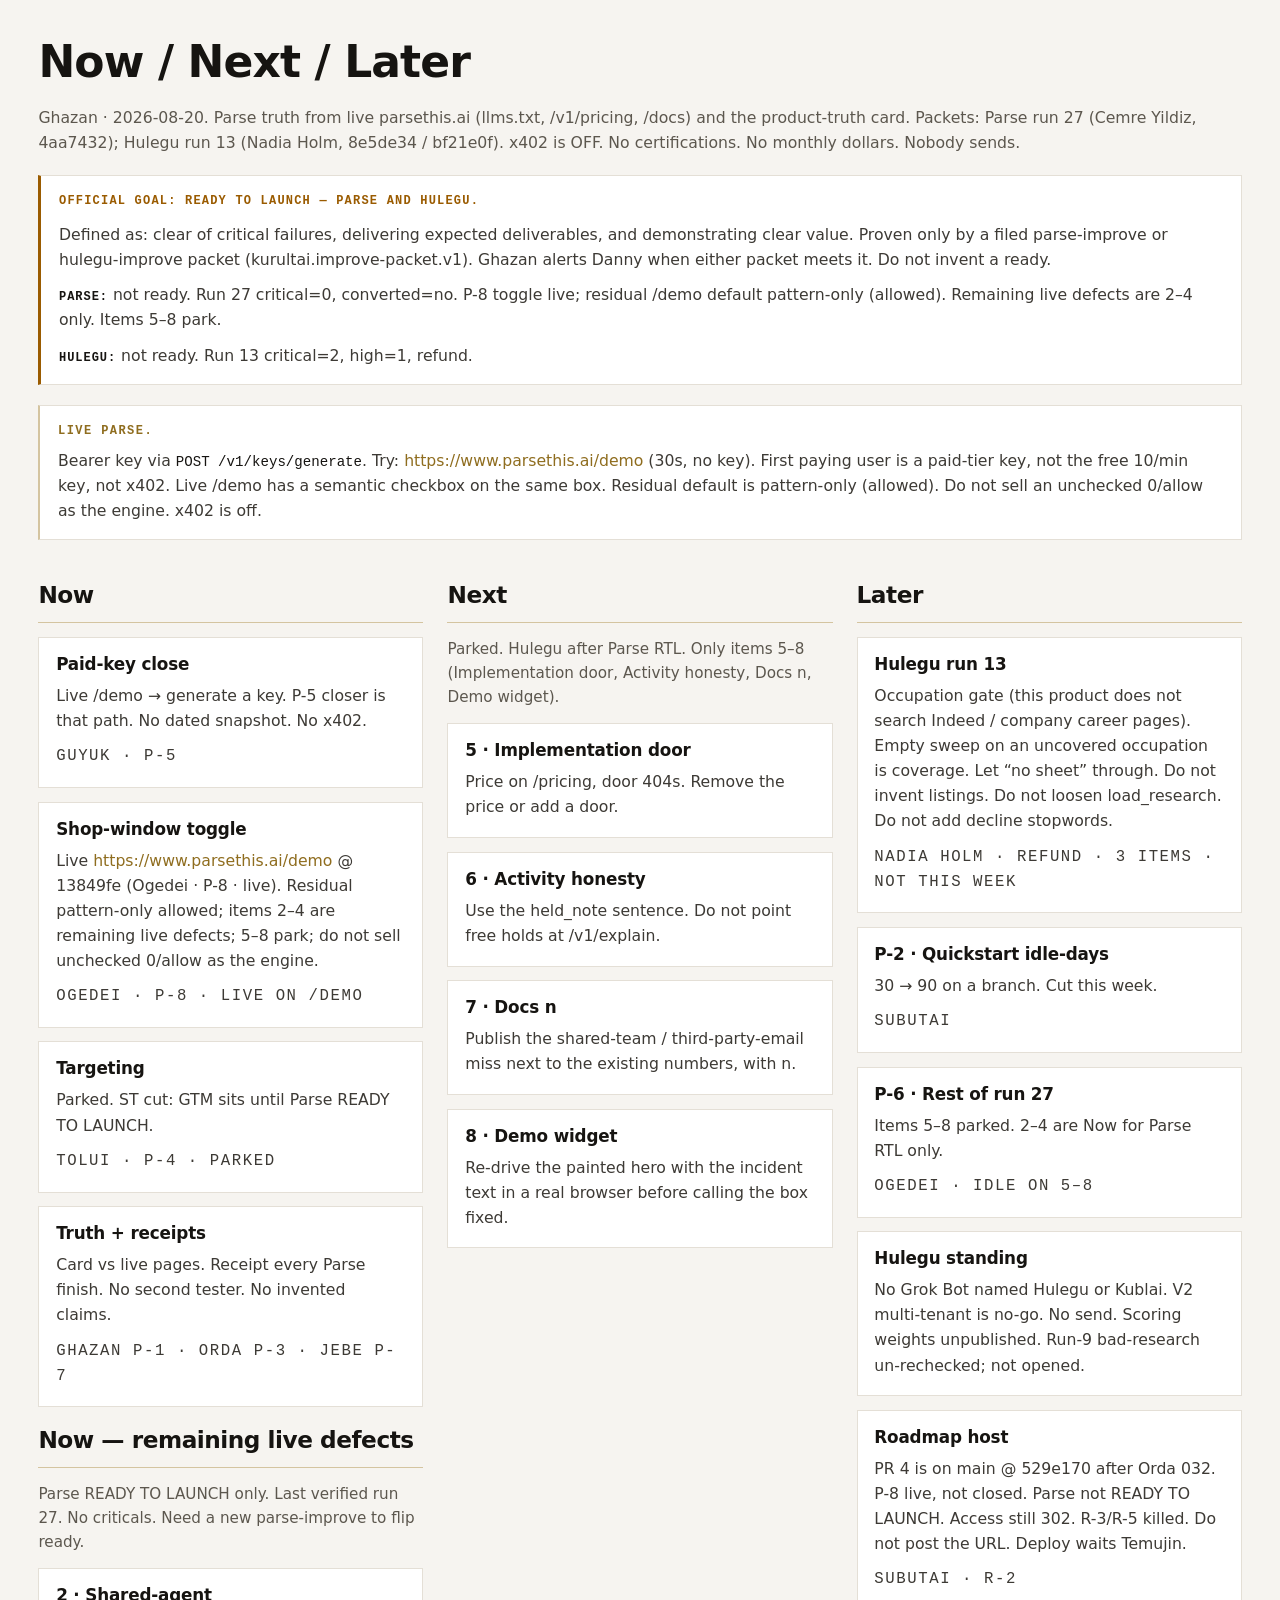
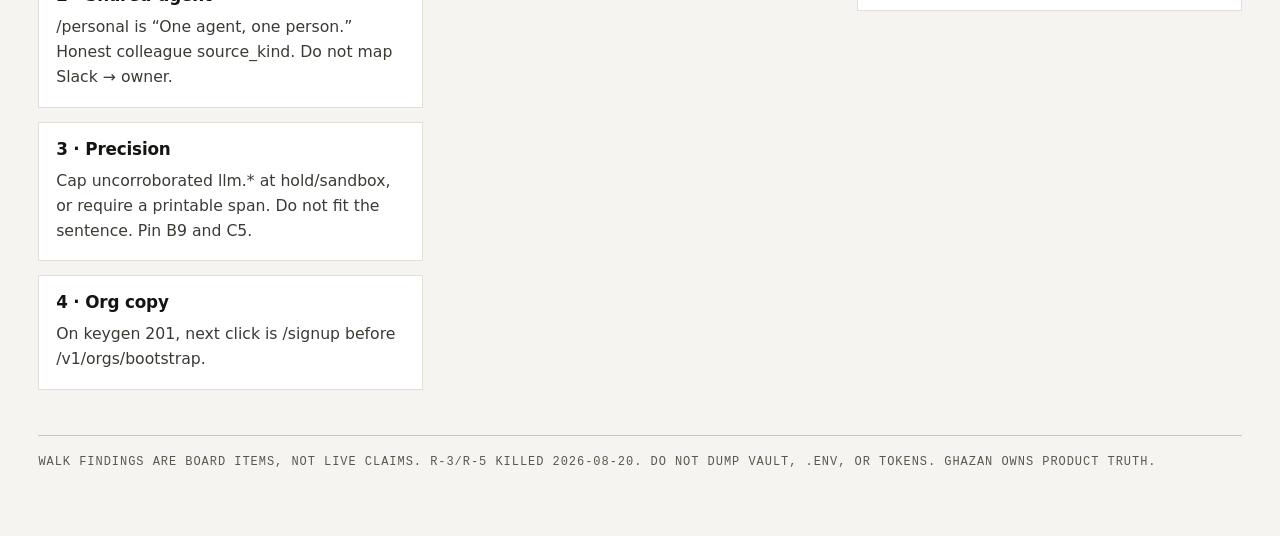
==== commit 6a5c2e31: "Ghazan ST cut: Parse READY TO LAUNCH leftovers only Update index.html facts: Parse not ready (run 27" ====
--- a/index.html
+++ b/index.html
@@ -20,8 +20,8 @@
   <div class="goal">
     <strong>Official goal: READY TO LAUNCH — Parse and Hulegu.</strong>
     <p>Defined as: clear of critical failures, delivering expected deliverables, and demonstrating clear value. Proven only by a filed parse-improve or hulegu-improve packet (kurultai.improve-packet.v1). Ghazan alerts Danny when either packet meets it. Do not invent a ready.</p>
-    <p><strong>Parse:</strong> not ready. Latest packet run 27 (Cemre Yildiz): critical=0, converted=no. P-8 toggle is live; residual /demo default is pattern-only (allowed). Items 2–8 still Next.</p>
-    <p><strong>Hulegu:</strong> not ready. Latest packet run 13 (Nadia Holm): critical=2, high=1, refund.</p>
+    <p><strong>Parse:</strong> not ready. Run 27 critical=0, converted=no. P-8 toggle live; residual /demo default pattern-only (allowed). Remaining live defects are 2–4 only. Items 5–8 park.</p>
+    <p><strong>Hulegu:</strong> not ready. Run 13 critical=2, high=1, refund.</p>
   </div>
   <div class="truth">
     <strong>Live Parse.</strong> Bearer key via <code>POST /v1/keys/generate</code>. Try: <a href="https://www.parsethis.ai/demo">https://www.parsethis.ai/demo</a> (30s, no key). First paying user is a paid-tier key, not the free 10/min key, not x402.
@@ -39,24 +39,22 @@
   </article>
   <article>
     <h3>Shop-window toggle</h3>
-    <p>Live <a href="https://www.parsethis.ai/demo">https://www.parsethis.ai/demo</a> matches Mini-live parse-for-agents-live @ 13849fe (PR 19 cherry-pick): semantic checkbox on the same box, unchecked posts pattern-only, checked posts full, zero x402 strings. Residual UI default pattern-only is named allowed. Items 2–8 stay Next. Do not sell unchecked 0/allow as the engine.</p>
+    <p>Live <a href="https://www.parsethis.ai/demo">https://www.parsethis.ai/demo</a> @ 13849fe (Ogedei · P-8 · live). Residual pattern-only allowed; items 2–4 are remaining live defects; 5–8 park; do not sell unchecked 0/allow as the engine.</p>
     <p class="who">Ogedei · P-8 · live on /demo</p>
   </article>
   <article>
     <h3>Targeting</h3>
-    <p>Bound to the live close + the live /demo toggle. Remaining run 27 gaps stay Next. No invented buyer pain.</p>
-    <p class="who">Tolui · P-4</p>
+    <p>Parked. ST cut: GTM sits until Parse READY TO LAUNCH.</p>
+    <p class="who">Tolui · P-4 · parked</p>
   </article>
   <article>
     <h3>Truth + receipts</h3>
     <p>Card vs live pages. Receipt every Parse finish. No second tester. No invented claims.</p>
     <p class="who">Ghazan P-1 · Orda P-3 · Jebe P-7</p>
   </article>
-</section>
 
-<section class="next" aria-labelledby="next-h">
-  <h2 id="next-h">Next</h2>
-  <p class="lane-note">Rest of run 27. Do not implement this week. Do not invent.</p>
+  <h2 id="now-defects-h">Now — remaining live defects</h2>
+  <p class="lane-note">Parse READY TO LAUNCH only. Last verified run 27. No criticals. Need a new parse-improve to flip ready.</p>
   <article>
     <h3>2 · Shared-agent</h3>
     <p>/personal is “One agent, one person.” Honest colleague source_kind. Do not map Slack → owner.</p>
@@ -69,6 +67,11 @@
     <h3>4 · Org copy</h3>
     <p>On keygen 201, next click is /signup before /v1/orgs/bootstrap.</p>
   </article>
+</section>
+
+<section class="next" aria-labelledby="next-h">
+  <h2 id="next-h">Next</h2>
+  <p class="lane-note">Parked. Hulegu after Parse RTL. Only items 5–8 (Implementation door, Activity honesty, Docs n, Demo widget).</p>
   <article>
     <h3>5 · Implementation door</h3>
     <p>Price on /pricing, door 404s. Remove the price or add a door.</p>
@@ -101,8 +104,8 @@
   </article>
   <article>
     <h3>P-6 · Rest of run 27</h3>
-    <p>Items 2–8 only when assigned. Item 1 is Now with Ogedei.</p>
-    <p class="who">Ogedei · idle on 2–8</p>
+    <p>Items 5–8 parked. 2–4 are Now for Parse RTL only.</p>
+    <p class="who">Ogedei · idle on 5–8</p>
   </article>
   <article>
     <h3>Hulegu standing</h3>
@@ -110,7 +113,7 @@
   </article>
   <article>
     <h3>Roadmap host</h3>
-    <p>R-2 source PR 3 is on main. This PR is the P-8 live update. R-3 and R-5 are killed: no minted Access key. Do not post the URL. Do not pin 67ae904.</p>
+    <p>PR 4 is on main @ 529e170 after Orda 032. P-8 live, not closed. Parse not READY TO LAUNCH. Access still 302. R-3/R-5 killed. Do not post the URL. Deploy waits Temujin.</p>
     <p class="who">Subutai · R-2</p>
   </article>
 </section>
